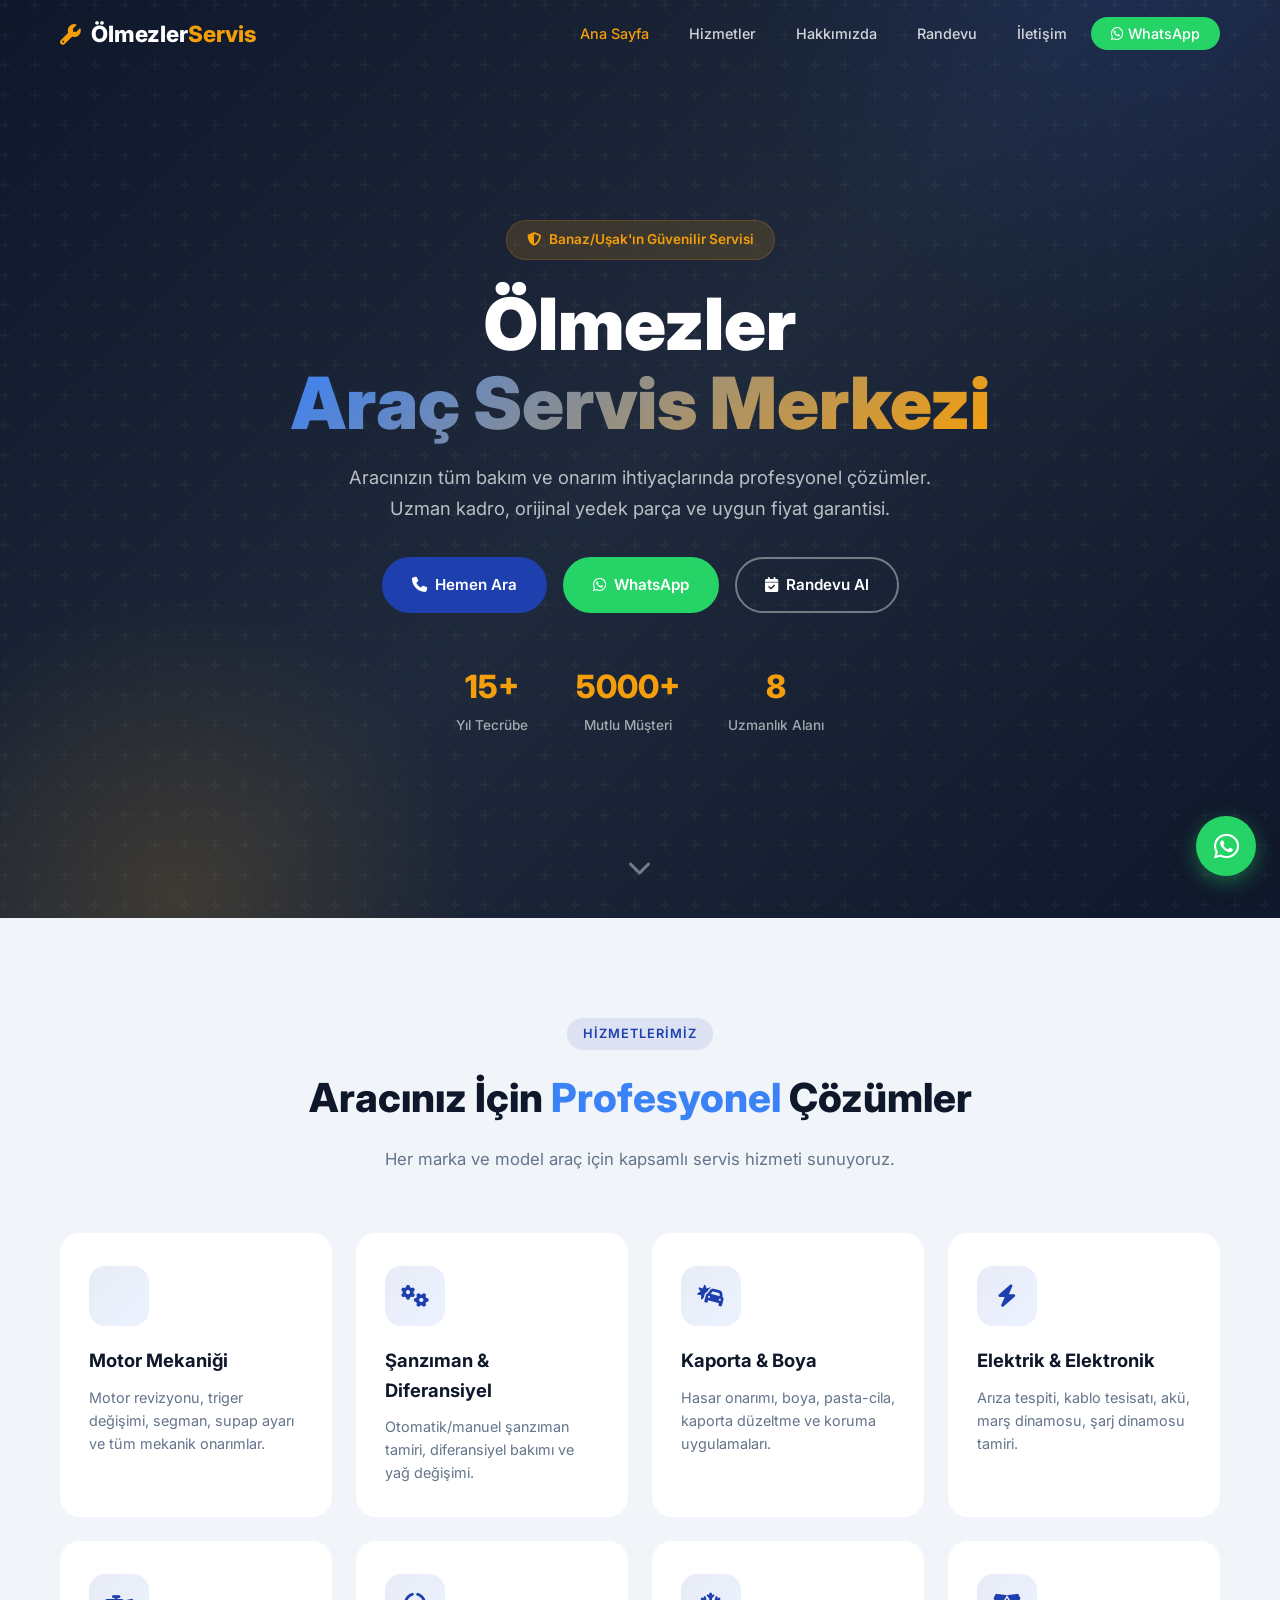
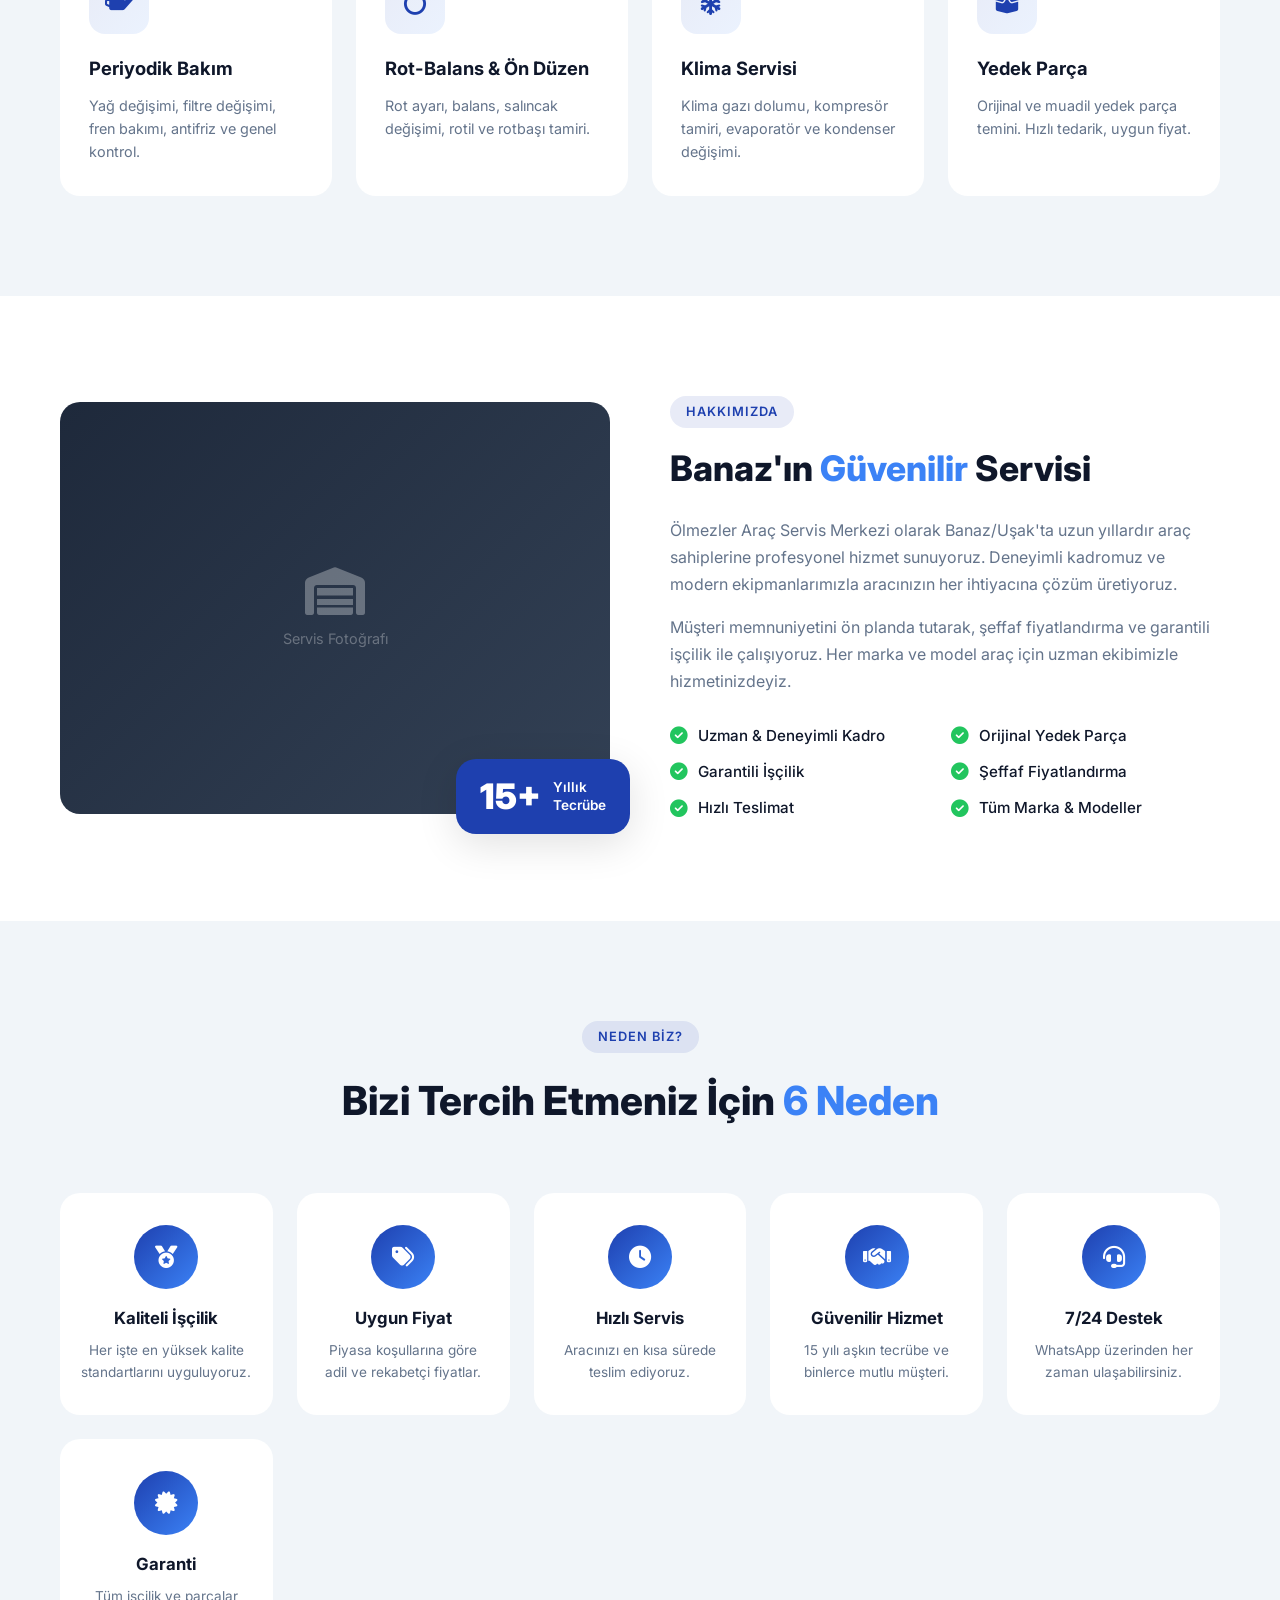
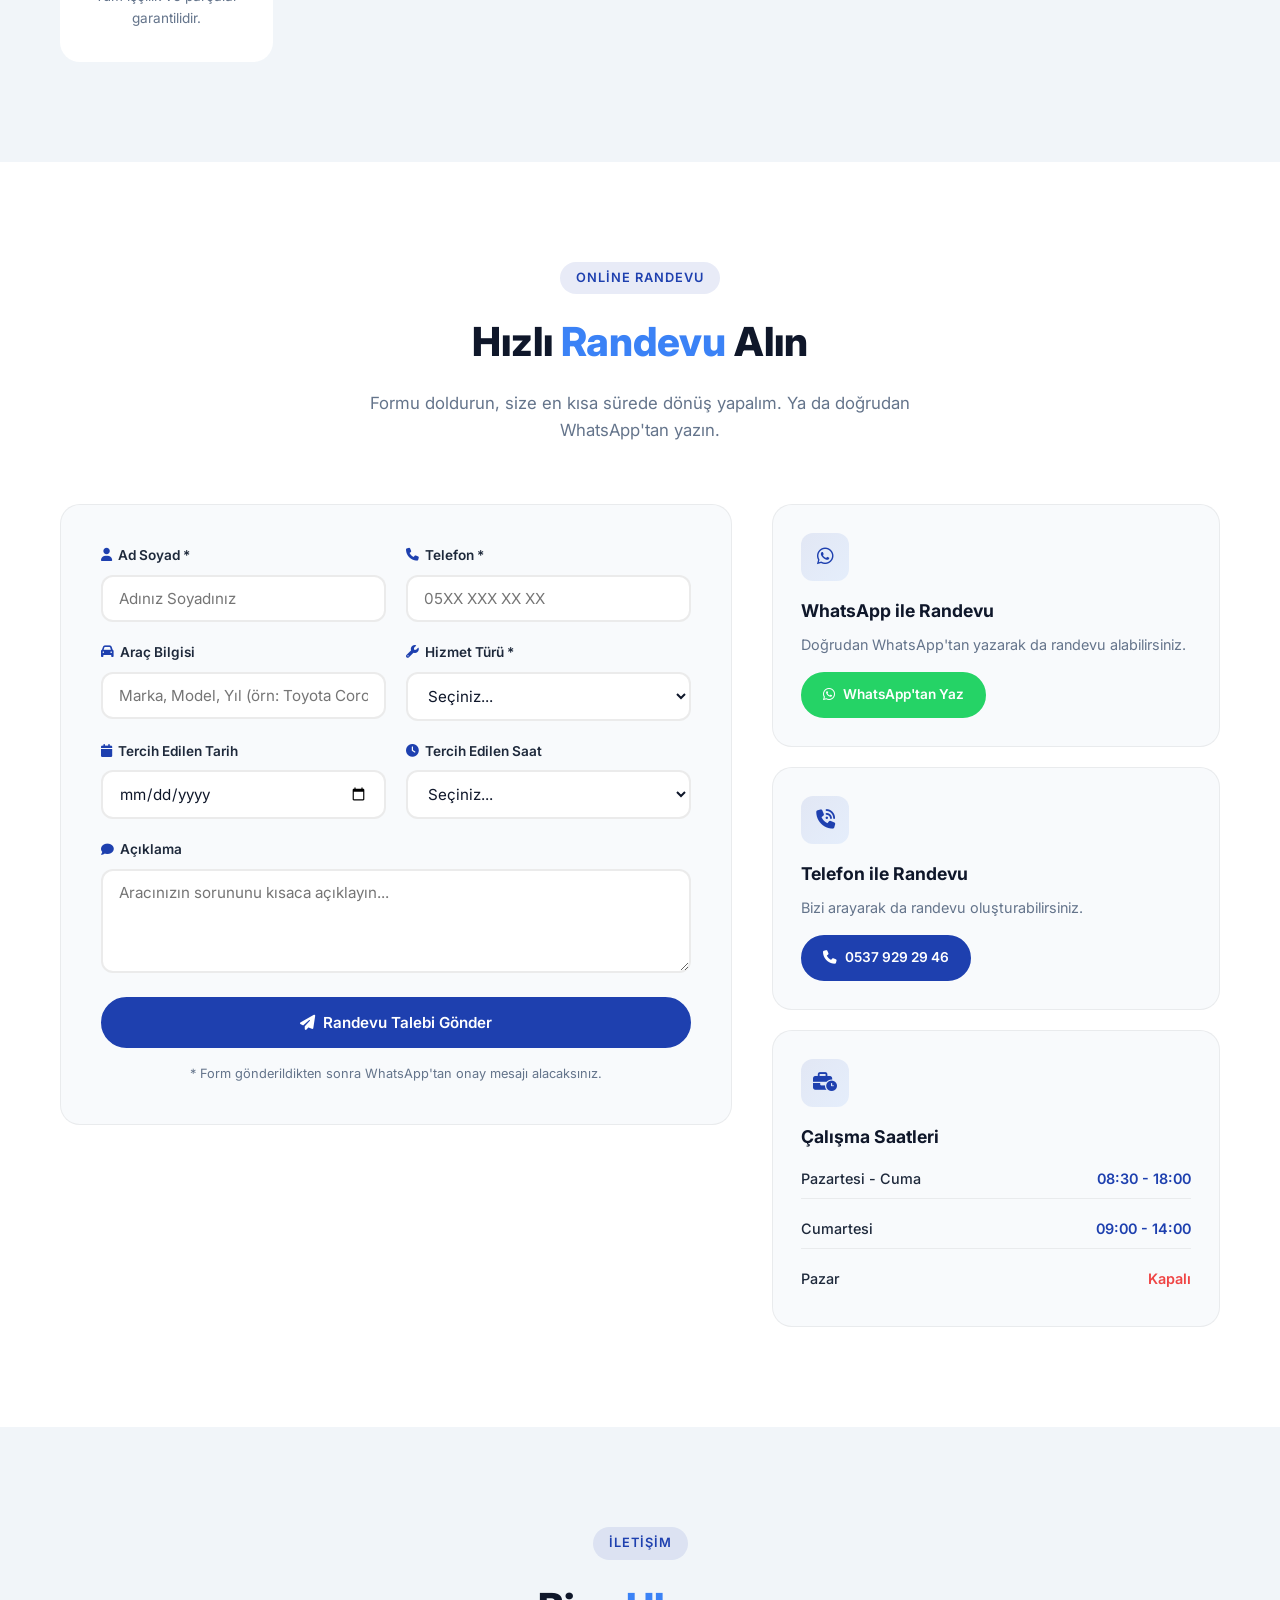
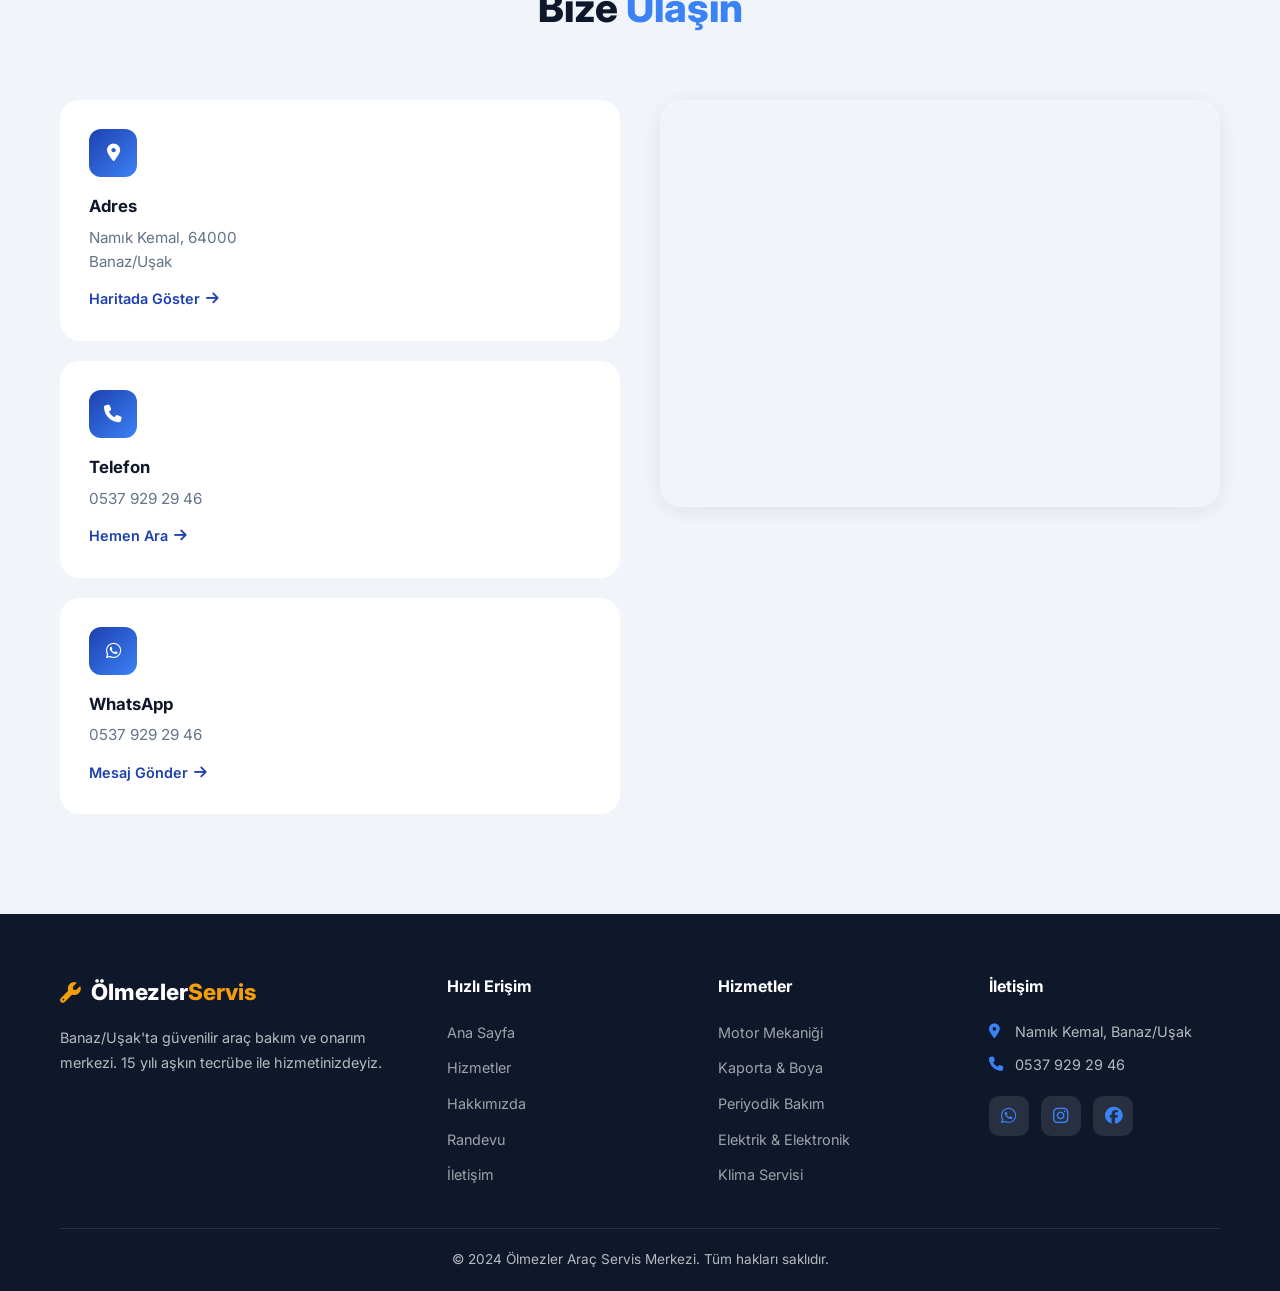
==== index.html @ b7b87563 "Ölmezler Araç Servis Merkezi - İlk yükleme" ====
<!DOCTYPE html>
<html lang="tr">
<head>
    <meta charset="UTF-8">
    <meta name="viewport" content="width=device-width, initial-scale=1.0">
    <title>Ölmezler Araç Servis Merkezi | Banaz/Uşak</title>
    <meta name="description" content="Ölmezler Araç Servis Merkezi - Banaz/Uşak'ta profesyonel araç bakım ve onarım hizmetleri. Motor mekaniği, kaporta, elektrik, periyodik bakım ve daha fazlası.">
    <link rel="preconnect" href="https://fonts.googleapis.com">
    <link rel="preconnect" href="https://fonts.gstatic.com" crossorigin>
    <link href="https://fonts.googleapis.com/css2?family=Inter:wght@300;400;500;600;700;800;900&display=swap" rel="stylesheet">
    <link rel="stylesheet" href="https://cdnjs.cloudflare.com/ajax/libs/font-awesome/6.5.1/css/all.min.css">
    <link rel="stylesheet" href="style.css">
</head>
<body>

    <!-- NAVBAR -->
    <nav class="navbar" id="navbar">
        <div class="container nav-container">
            <a href="#" class="logo">
                <i class="fas fa-wrench"></i>
                <span>Ölmezler<span class="logo-accent">Servis</span></span>
            </a>
            <button class="mobile-toggle" id="mobileToggle" aria-label="Menü">
                <span></span><span></span><span></span>
            </button>
            <ul class="nav-links" id="navLinks">
                <li><a href="#anasayfa">Ana Sayfa</a></li>
                <li><a href="#hizmetler">Hizmetler</a></li>
                <li><a href="#hakkimizda">Hakkımızda</a></li>
                <li><a href="#randevu">Randevu</a></li>
                <li><a href="#iletisim">İletişim</a></li>
                <li><a href="https://wa.me/905379292946" class="btn-whatsapp-nav" target="_blank"><i class="fab fa-whatsapp"></i> WhatsApp</a></li>
            </ul>
        </div>
    </nav>

    <!-- HERO -->
    <section class="hero" id="anasayfa">
        <div class="hero-overlay"></div>
        <div class="container hero-content">
            <div class="hero-badge"><i class="fas fa-shield-halved"></i> Banaz/Uşak'ın Güvenilir Servisi</div>
            <h1>Ölmezler<br><span class="hero-accent">Araç Servis Merkezi</span></h1>
            <p class="hero-desc">Aracınızın tüm bakım ve onarım ihtiyaçlarında profesyonel çözümler. Uzman kadro, orijinal yedek parça ve uygun fiyat garantisi.</p>
            <div class="hero-buttons">
                <a href="tel:+905379292946" class="btn btn-primary"><i class="fas fa-phone"></i> Hemen Ara</a>
                <a href="https://wa.me/905379292946" class="btn btn-whatsapp" target="_blank"><i class="fab fa-whatsapp"></i> WhatsApp</a>
                <a href="#randevu" class="btn btn-outline"><i class="fas fa-calendar-check"></i> Randevu Al</a>
            </div>
            <div class="hero-stats">
                <div class="stat"><span class="stat-num">15+</span><span class="stat-label">Yıl Tecrübe</span></div>
                <div class="stat"><span class="stat-num">5000+</span><span class="stat-label">Mutlu Müşteri</span></div>
                <div class="stat"><span class="stat-num">8</span><span class="stat-label">Uzmanlık Alanı</span></div>
            </div>
        </div>
        <div class="hero-scroll">
            <a href="#hizmetler"><i class="fas fa-chevron-down"></i></a>
        </div>
    </section>

    <!-- HİZMETLER -->
    <section class="services" id="hizmetler">
        <div class="container">
            <div class="section-header">
                <span class="section-tag">Hizmetlerimiz</span>
                <h2>Aracınız İçin <span class="text-accent">Profesyonel</span> Çözümler</h2>
                <p>Her marka ve model araç için kapsamlı servis hizmeti sunuyoruz.</p>
            </div>
            <div class="services-grid">
                <div class="service-card" data-aos="fade-up">
                    <div class="service-icon"><i class="fas fa-engine"></i></div>
                    <h3>Motor Mekaniği</h3>
                    <p>Motor revizyonu, triger değişimi, segman, supap ayarı ve tüm mekanik onarımlar.</p>
                </div>
                <div class="service-card" data-aos="fade-up" data-delay="100">
                    <div class="service-icon"><i class="fas fa-gears"></i></div>
                    <h3>Şanzıman & Diferansiyel</h3>
                    <p>Otomatik/manuel şanzıman tamiri, diferansiyel bakımı ve yağ değişimi.</p>
                </div>
                <div class="service-card" data-aos="fade-up" data-delay="200">
                    <div class="service-icon"><i class="fas fa-car-burst"></i></div>
                    <h3>Kaporta & Boya</h3>
                    <p>Hasar onarımı, boya, pasta-cila, kaporta düzeltme ve koruma uygulamaları.</p>
                </div>
                <div class="service-card" data-aos="fade-up" data-delay="300">
                    <div class="service-icon"><i class="fas fa-bolt"></i></div>
                    <h3>Elektrik & Elektronik</h3>
                    <p>Arıza tespiti, kablo tesisatı, akü, marş dinamosu, şarj dinamosu tamiri.</p>
                </div>
                <div class="service-card" data-aos="fade-up" data-delay="400">
                    <div class="service-icon"><i class="fas fa-oil-can"></i></div>
                    <h3>Periyodik Bakım</h3>
                    <p>Yağ değişimi, filtre değişimi, fren bakımı, antifriz ve genel kontrol.</p>
                </div>
                <div class="service-card" data-aos="fade-up" data-delay="500">
                    <div class="service-icon"><i class="fas fa-circle-notch"></i></div>
                    <h3>Rot-Balans & Ön Düzen</h3>
                    <p>Rot ayarı, balans, salıncak değişimi, rotil ve rotbaşı tamiri.</p>
                </div>
                <div class="service-card" data-aos="fade-up" data-delay="600">
                    <div class="service-icon"><i class="fas fa-snowflake"></i></div>
                    <h3>Klima Servisi</h3>
                    <p>Klima gazı dolumu, kompresör tamiri, evaporatör ve kondenser değişimi.</p>
                </div>
                <div class="service-card" data-aos="fade-up" data-delay="700">
                    <div class="service-icon"><i class="fas fa-box-open"></i></div>
                    <h3>Yedek Parça</h3>
                    <p>Orijinal ve muadil yedek parça temini. Hızlı tedarik, uygun fiyat.</p>
                </div>
            </div>
        </div>
    </section>

    <!-- HAKKIMIZDA -->
    <section class="about" id="hakkimizda">
        <div class="container about-grid">
            <div class="about-image">
                <div class="about-img-placeholder">
                    <i class="fas fa-warehouse"></i>
                    <span>Servis Fotoğrafı</span>
                </div>
                <div class="experience-badge">
                    <span class="exp-num">15+</span>
                    <span class="exp-text">Yıllık<br>Tecrübe</span>
                </div>
            </div>
            <div class="about-content">
                <span class="section-tag">Hakkımızda</span>
                <h2>Banaz'ın <span class="text-accent">Güvenilir</span> Servisi</h2>
                <p>Ölmezler Araç Servis Merkezi olarak Banaz/Uşak'ta uzun yıllardır araç sahiplerine profesyonel hizmet sunuyoruz. Deneyimli kadromuz ve modern ekipmanlarımızla aracınızın her ihtiyacına çözüm üretiyoruz.</p>
                <p>Müşteri memnuniyetini ön planda tutarak, şeffaf fiyatlandırma ve garantili işçilik ile çalışıyoruz. Her marka ve model araç için uzman ekibimizle hizmetinizdeyiz.</p>
                <div class="about-features">
                    <div class="about-feature">
                        <i class="fas fa-check-circle"></i>
                        <span>Uzman & Deneyimli Kadro</span>
                    </div>
                    <div class="about-feature">
                        <i class="fas fa-check-circle"></i>
                        <span>Orijinal Yedek Parça</span>
                    </div>
                    <div class="about-feature">
                        <i class="fas fa-check-circle"></i>
                        <span>Garantili İşçilik</span>
                    </div>
                    <div class="about-feature">
                        <i class="fas fa-check-circle"></i>
                        <span>Şeffaf Fiyatlandırma</span>
                    </div>
                    <div class="about-feature">
                        <i class="fas fa-check-circle"></i>
                        <span>Hızlı Teslimat</span>
                    </div>
                    <div class="about-feature">
                        <i class="fas fa-check-circle"></i>
                        <span>Tüm Marka & Modeller</span>
                    </div>
                </div>
            </div>
        </div>
    </section>

    <!-- NEDEN BİZ -->
    <section class="why-us">
        <div class="container">
            <div class="section-header">
                <span class="section-tag">Neden Biz?</span>
                <h2>Bizi Tercih Etmeniz İçin <span class="text-accent">6 Neden</span></h2>
            </div>
            <div class="why-grid">
                <div class="why-card">
                    <div class="why-icon"><i class="fas fa-medal"></i></div>
                    <h3>Kaliteli İşçilik</h3>
                    <p>Her işte en yüksek kalite standartlarını uyguluyoruz.</p>
                </div>
                <div class="why-card">
                    <div class="why-icon"><i class="fas fa-tags"></i></div>
                    <h3>Uygun Fiyat</h3>
                    <p>Piyasa koşullarına göre adil ve rekabetçi fiyatlar.</p>
                </div>
                <div class="why-card">
                    <div class="why-icon"><i class="fas fa-clock"></i></div>
                    <h3>Hızlı Servis</h3>
                    <p>Aracınızı en kısa sürede teslim ediyoruz.</p>
                </div>
                <div class="why-card">
                    <div class="why-icon"><i class="fas fa-handshake"></i></div>
                    <h3>Güvenilir Hizmet</h3>
                    <p>15 yılı aşkın tecrübe ve binlerce mutlu müşteri.</p>
                </div>
                <div class="why-card">
                    <div class="why-icon"><i class="fas fa-headset"></i></div>
                    <h3>7/24 Destek</h3>
                    <p>WhatsApp üzerinden her zaman ulaşabilirsiniz.</p>
                </div>
                <div class="why-card">
                    <div class="why-icon"><i class="fas fa-certificate"></i></div>
                    <h3>Garanti</h3>
                    <p>Tüm işçilik ve parçalar garantilidir.</p>
                </div>
            </div>
        </div>
    </section>

    <!-- RANDEVU -->
    <section class="appointment" id="randevu">
        <div class="container">
            <div class="section-header">
                <span class="section-tag">Online Randevu</span>
                <h2>Hızlı <span class="text-accent">Randevu</span> Alın</h2>
                <p>Formu doldurun, size en kısa sürede dönüş yapalım. Ya da doğrudan WhatsApp'tan yazın.</p>
            </div>
            <div class="appointment-grid">
                <form class="appointment-form" id="appointmentForm">
                    <div class="form-row">
                        <div class="form-group">
                            <label for="name"><i class="fas fa-user"></i> Ad Soyad *</label>
                            <input type="text" id="name" name="name" placeholder="Adınız Soyadınız" required>
                        </div>
                        <div class="form-group">
                            <label for="phone"><i class="fas fa-phone"></i> Telefon *</label>
                            <input type="tel" id="phone" name="phone" placeholder="05XX XXX XX XX" required>
                        </div>
                    </div>
                    <div class="form-row">
                        <div class="form-group">
                            <label for="vehicle"><i class="fas fa-car"></i> Araç Bilgisi</label>
                            <input type="text" id="vehicle" name="vehicle" placeholder="Marka, Model, Yıl (örn: Toyota Corolla 2020)">
                        </div>
                        <div class="form-group">
                            <label for="service"><i class="fas fa-wrench"></i> Hizmet Türü *</label>
                            <select id="service" name="service" required>
                                <option value="">Seçiniz...</option>
                                <option value="Motor Mekaniği">Motor Mekaniği</option>
                                <option value="Şanzıman & Diferansiyel">Şanzıman & Diferansiyel</option>
                                <option value="Kaporta & Boya">Kaporta & Boya</option>
                                <option value="Elektrik & Elektronik">Elektrik & Elektronik</option>
                                <option value="Periyodik Bakım">Periyodik Bakım</option>
                                <option value="Rot-Balans & Ön Düzen">Rot-Balans & Ön Düzen</option>
                                <option value="Klima Servisi">Klima Servisi</option>
                                <option value="Yedek Parça">Yedek Parça</option>
                                <option value="Diğer">Diğer</option>
                            </select>
                        </div>
                    </div>
                    <div class="form-row">
                        <div class="form-group">
                            <label for="date"><i class="fas fa-calendar"></i> Tercih Edilen Tarih</label>
                            <input type="date" id="date" name="date">
                        </div>
                        <div class="form-group">
                            <label for="time"><i class="fas fa-clock"></i> Tercih Edilen Saat</label>
                            <select id="time" name="time">
                                <option value="">Seçiniz...</option>
                                <option value="08:30">08:30</option>
                                <option value="09:00">09:00</option>
                                <option value="09:30">09:30</option>
                                <option value="10:00">10:00</option>
                                <option value="10:30">10:30</option>
                                <option value="11:00">11:00</option>
                                <option value="11:30">11:30</option>
                                <option value="12:00">12:00</option>
                                <option value="13:00">13:00</option>
                                <option value="13:30">13:30</option>
                                <option value="14:00">14:00</option>
                                <option value="14:30">14:30</option>
                                <option value="15:00">15:00</option>
                                <option value="15:30">15:30</option>
                                <option value="16:00">16:00</option>
                                <option value="16:30">16:30</option>
                                <option value="17:00">17:00</option>
                            </select>
                        </div>
                    </div>
                    <div class="form-group full-width">
                        <label for="message"><i class="fas fa-comment"></i> Açıklama</label>
                        <textarea id="message" name="message" rows="4" placeholder="Aracınızın sorununu kısaca açıklayın..."></textarea>
                    </div>
                    <button type="submit" class="btn btn-primary btn-full">
                        <i class="fas fa-paper-plane"></i> Randevu Talebi Gönder
                    </button>
                    <p class="form-note">* Form gönderildikten sonra WhatsApp'tan onay mesajı alacaksınız.</p>
                </form>
                <div class="appointment-info">
                    <div class="info-card">
                        <div class="info-icon"><i class="fab fa-whatsapp"></i></div>
                        <h3>WhatsApp ile Randevu</h3>
                        <p>Doğrudan WhatsApp'tan yazarak da randevu alabilirsiniz.</p>
                        <a href="https://wa.me/905379292946?text=Merhaba%2C%20randevu%20almak%20istiyorum." class="btn btn-whatsapp" target="_blank">
                            <i class="fab fa-whatsapp"></i> WhatsApp'tan Yaz
                        </a>
                    </div>
                    <div class="info-card">
                        <div class="info-icon"><i class="fas fa-phone-volume"></i></div>
                        <h3>Telefon ile Randevu</h3>
                        <p>Bizi arayarak da randevu oluşturabilirsiniz.</p>
                        <a href="tel:+905379292946" class="btn btn-primary">
                            <i class="fas fa-phone"></i> 0537 929 29 46
                        </a>
                    </div>
                    <div class="info-card working-hours">
                        <div class="info-icon"><i class="fas fa-business-time"></i></div>
                        <h3>Çalışma Saatleri</h3>
                        <div class="hours-list">
                            <div class="hour-row"><span>Pazartesi - Cuma</span><span>08:30 - 18:00</span></div>
                            <div class="hour-row"><span>Cumartesi</span><span>09:00 - 14:00</span></div>
                            <div class="hour-row closed"><span>Pazar</span><span>Kapalı</span></div>
                        </div>
                    </div>
                </div>
            </div>
        </div>
    </section>

    <!-- İLETİŞİM -->
    <section class="contact" id="iletisim">
        <div class="container">
            <div class="section-header">
                <span class="section-tag">İletişim</span>
                <h2>Bize <span class="text-accent">Ulaşın</span></h2>
            </div>
            <div class="contact-grid">
                <div class="contact-cards">
                    <div class="contact-card">
                        <div class="contact-icon"><i class="fas fa-location-dot"></i></div>
                        <h3>Adres</h3>
                        <p>Namık Kemal, 64000<br>Banaz/Uşak</p>
                        <a href="https://maps.google.com/?q=Namık+Kemal+Banaz+Uşak" target="_blank" class="link-arrow">
                            Haritada Göster <i class="fas fa-arrow-right"></i>
                        </a>
                    </div>
                    <div class="contact-card">
                        <div class="contact-icon"><i class="fas fa-phone"></i></div>
                        <h3>Telefon</h3>
                        <p>0537 929 29 46</p>
                        <a href="tel:+905379292946" class="link-arrow">
                            Hemen Ara <i class="fas fa-arrow-right"></i>
                        </a>
                    </div>
                    <div class="contact-card">
                        <div class="contact-icon"><i class="fab fa-whatsapp"></i></div>
                        <h3>WhatsApp</h3>
                        <p>0537 929 29 46</p>
                        <a href="https://wa.me/905379292946" target="_blank" class="link-arrow">
                            Mesaj Gönder <i class="fas fa-arrow-right"></i>
                        </a>
                    </div>
                </div>
                <div class="map-container">
                    <iframe 
                        src="https://www.google.com/maps/embed?pb=!1m18!1m12!1m3!1d1558.5!2d29.75!3d38.73!2m3!1f0!2f0!3f0!3m2!1i1024!2i768!4f13.1!3m3!1m2!1s0x0%3A0x0!2zM8KwNDQnMDAuMCJOIDI5wrA0NScwMC4wIkU!5e0!3m2!1str!2str!4v1700000000000" 
                        width="100%" 
                        height="400" 
                        style="border:0;border-radius:16px;" 
                        allowfullscreen="" 
                        loading="lazy" 
                        referrerpolicy="no-referrer-when-downgrade">
                    </iframe>
                </div>
            </div>
        </div>
    </section>

    <!-- FOOTER -->
    <footer class="footer">
        <div class="container">
            <div class="footer-grid">
                <div class="footer-brand">
                    <a href="#" class="logo">
                        <i class="fas fa-wrench"></i>
                        <span>Ölmezler<span class="logo-accent">Servis</span></span>
                    </a>
                    <p>Banaz/Uşak'ta güvenilir araç bakım ve onarım merkezi. 15 yılı aşkın tecrübe ile hizmetinizdeyiz.</p>
                </div>
                <div class="footer-links">
                    <h4>Hızlı Erişim</h4>
                    <ul>
                        <li><a href="#anasayfa">Ana Sayfa</a></li>
                        <li><a href="#hizmetler">Hizmetler</a></li>
                        <li><a href="#hakkimizda">Hakkımızda</a></li>
                        <li><a href="#randevu">Randevu</a></li>
                        <li><a href="#iletisim">İletişim</a></li>
                    </ul>
                </div>
                <div class="footer-links">
                    <h4>Hizmetler</h4>
                    <ul>
                        <li><a href="#hizmetler">Motor Mekaniği</a></li>
                        <li><a href="#hizmetler">Kaporta & Boya</a></li>
                        <li><a href="#hizmetler">Periyodik Bakım</a></li>
                        <li><a href="#hizmetler">Elektrik & Elektronik</a></li>
                        <li><a href="#hizmetler">Klima Servisi</a></li>
                    </ul>
                </div>
                <div class="footer-contact">
                    <h4>İletişim</h4>
                    <p><i class="fas fa-location-dot"></i> Namık Kemal, Banaz/Uşak</p>
                    <p><i class="fas fa-phone"></i> 0537 929 29 46</p>
                    <div class="social-links">
                        <a href="https://wa.me/905379292946" target="_blank" aria-label="WhatsApp"><i class="fab fa-whatsapp"></i></a>
                        <a href="#" aria-label="Instagram"><i class="fab fa-instagram"></i></a>
                        <a href="#" aria-label="Facebook"><i class="fab fa-facebook"></i></a>
                    </div>
                </div>
            </div>
            <div class="footer-bottom">
                <p>&copy; 2024 Ölmezler Araç Servis Merkezi. Tüm hakları saklıdır.</p>
            </div>
        </div>
    </footer>

    <!-- FLOATING WHATSAPP -->
    <a href="https://wa.me/905379292946?text=Merhaba%2C%20bilgi%20almak%20istiyorum." class="floating-whatsapp" target="_blank" aria-label="WhatsApp">
        <i class="fab fa-whatsapp"></i>
        <span class="wa-tooltip">Bize Yazın!</span>
    </a>

    <!-- SUCCESS MODAL -->
    <div class="modal-overlay" id="successModal">
        <div class="modal">
            <div class="modal-icon"><i class="fas fa-check-circle"></i></div>
            <h3>Randevu Talebiniz Alındı!</h3>
            <p>En kısa sürede sizinle WhatsApp üzerinden iletişime geçeceğiz.</p>
            <button class="btn btn-primary" onclick="closeModal()">Tamam</button>
        </div>
    </div>

    <script src="script.js"></script>
</body>
</html>
---- style.css ----
/* ==================== RESET & BASE ==================== */
*, *::before, *::after {
    margin: 0;
    padding: 0;
    box-sizing: border-box;
}

:root {
    --primary: #1e40af;
    --primary-dark: #1e3a8a;
    --primary-light: #3b82f6;
    --accent: #f59e0b;
    --accent-dark: #d97706;
    --dark: #0f172a;
    --dark-2: #1e293b;
    --dark-3: #334155;
    --gray: #64748b;
    --gray-light: #94a3b8;
    --light: #f8fafc;
    --light-2: #f1f5f9;
    --white: #ffffff;
    --success: #22c55e;
    --danger: #ef4444;
    --whatsapp: #25D366;
    --shadow-sm: 0 1px 3px rgba(0,0,0,0.1);
    --shadow: 0 4px 20px rgba(0,0,0,0.08);
    --shadow-lg: 0 10px 40px rgba(0,0,0,0.12);
    --shadow-xl: 0 20px 60px rgba(0,0,0,0.15);
    --radius: 12px;
    --radius-lg: 20px;
    --transition: all 0.3s ease;
}

html {
    scroll-behavior: smooth;
    scroll-padding-top: 80px;
}

body {
    font-family: 'Inter', -apple-system, BlinkMacSystemFont, sans-serif;
    color: var(--dark);
    background: var(--white);
    line-height: 1.6;
    overflow-x: hidden;
}

.container {
    max-width: 1200px;
    margin: 0 auto;
    padding: 0 20px;
}

a {
    text-decoration: none;
    color: inherit;
    transition: var(--transition);
}

ul { list-style: none; }
img { max-width: 100%; display: block; }

.text-accent { color: var(--primary-light); }

/* ==================== BUTTONS ==================== */
.btn {
    display: inline-flex;
    align-items: center;
    gap: 8px;
    padding: 14px 28px;
    border-radius: 50px;
    font-weight: 600;
    font-size: 0.95rem;
    cursor: pointer;
    transition: var(--transition);
    border: 2px solid transparent;
    font-family: inherit;
}

.btn-primary {
    background: var(--primary);
    color: var(--white);
    border-color: var(--primary);
}
.btn-primary:hover {
    background: var(--primary-dark);
    border-color: var(--primary-dark);
    transform: translateY(-2px);
    box-shadow: 0 8px 25px rgba(30,64,175,0.3);
}

.btn-whatsapp {
    background: var(--whatsapp);
    color: var(--white);
    border-color: var(--whatsapp);
}
.btn-whatsapp:hover {
    background: #1ebe5d;
    border-color: #1ebe5d;
    transform: translateY(-2px);
    box-shadow: 0 8px 25px rgba(37,211,102,0.3);
}

.btn-outline {
    background: transparent;
    color: var(--white);
    border-color: rgba(255,255,255,0.4);
}
.btn-outline:hover {
    background: rgba(255,255,255,0.15);
    border-color: var(--white);
    transform: translateY(-2px);
}

.btn-full { width: 100%; justify-content: center; }

/* ==================== NAVBAR ==================== */
.navbar {
    position: fixed;
    top: 0;
    left: 0;
    right: 0;
    z-index: 1000;
    padding: 16px 0;
    transition: var(--transition);
    background: transparent;
}

.navbar.scrolled {
    background: rgba(15, 23, 42, 0.95);
    backdrop-filter: blur(20px);
    padding: 10px 0;
    box-shadow: 0 4px 30px rgba(0,0,0,0.2);
}

.nav-container {
    display: flex;
    align-items: center;
    justify-content: space-between;
}

.logo {
    display: flex;
    align-items: center;
    gap: 10px;
    font-size: 1.4rem;
    font-weight: 800;
    color: var(--white);
}

.logo i {
    color: var(--accent);
    font-size: 1.3rem;
}

.logo-accent {
    color: var(--accent);
}

.nav-links {
    display: flex;
    align-items: center;
    gap: 8px;
}

.nav-links a {
    color: rgba(255,255,255,0.8);
    padding: 8px 16px;
    border-radius: 8px;
    font-size: 0.9rem;
    font-weight: 500;
}
.nav-links a:hover {
    color: var(--white);
    background: rgba(255,255,255,0.1);
}

.btn-whatsapp-nav {
    background: var(--whatsapp) !important;
    color: var(--white) !important;
    border-radius: 50px !important;
    padding: 8px 20px !important;
}
.btn-whatsapp-nav:hover {
    background: #1ebe5d !important;
}

.mobile-toggle {
    display: none;
    flex-direction: column;
    gap: 5px;
    background: none;
    border: none;
    cursor: pointer;
    padding: 5px;
}

.mobile-toggle span {
    width: 25px;
    height: 2px;
    background: var(--white);
    border-radius: 2px;
    transition: var(--transition);
}

/* ==================== HERO ==================== */
.hero {
    position: relative;
    min-height: 100vh;
    display: flex;
    align-items: center;
    justify-content: center;
    background: linear-gradient(135deg, #0f172a 0%, #1e293b 50%, #0f172a 100%);
    overflow: hidden;
}

.hero::before {
    content: '';
    position: absolute;
    top: -50%;
    right: -20%;
    width: 800px;
    height: 800px;
    background: radial-gradient(circle, rgba(30,64,175,0.2) 0%, transparent 70%);
    border-radius: 50%;
}

.hero::after {
    content: '';
    position: absolute;
    bottom: -30%;
    left: -10%;
    width: 600px;
    height: 600px;
    background: radial-gradient(circle, rgba(245,158,11,0.15) 0%, transparent 70%);
    border-radius: 50%;
}

.hero-overlay {
    position: absolute;
    inset: 0;
    background: url("data:image/svg+xml,%3Csvg width='60' height='60' viewBox='0 0 60 60' xmlns='http://www.w3.org/2000/svg'%3E%3Cg fill='none' fill-rule='evenodd'%3E%3Cg fill='%23ffffff' fill-opacity='0.03'%3E%3Cpath d='M36 34v-4h-2v4h-4v2h4v4h2v-4h4v-2h-4zm0-30V0h-2v4h-4v2h4v4h2V6h4V4h-4zM6 34v-4H4v4H0v2h4v4h2v-4h4v-2H6zM6 4V0H4v4H0v2h4v4h2V6h4V4H6z'/%3E%3C/g%3E%3C/g%3E%3C/svg%3E");
}

.hero-content {
    position: relative;
    z-index: 2;
    text-align: center;
    padding: 120px 20px 80px;
}

.hero-badge {
    display: inline-flex;
    align-items: center;
    gap: 8px;
    background: rgba(245,158,11,0.15);
    color: var(--accent);
    padding: 8px 20px;
    border-radius: 50px;
    font-size: 0.85rem;
    font-weight: 600;
    margin-bottom: 24px;
    border: 1px solid rgba(245,158,11,0.2);
}

.hero h1 {
    font-size: clamp(2.5rem, 6vw, 4.5rem);
    font-weight: 900;
    color: var(--white);
    line-height: 1.1;
    margin-bottom: 20px;
}

.hero-accent {
    background: linear-gradient(135deg, var(--primary-light), var(--accent));
    -webkit-background-clip: text;
    -webkit-text-fill-color: transparent;
    background-clip: text;
}

.hero-desc {
    font-size: 1.15rem;
    color: rgba(255,255,255,0.7);
    max-width: 600px;
    margin: 0 auto 32px;
    line-height: 1.7;
}

.hero-buttons {
    display: flex;
    gap: 16px;
    justify-content: center;
    flex-wrap: wrap;
    margin-bottom: 48px;
}

.hero-stats {
    display: flex;
    gap: 48px;
    justify-content: center;
    flex-wrap: wrap;
}

.stat {
    text-align: center;
}

.stat-num {
    display: block;
    font-size: 2rem;
    font-weight: 800;
    color: var(--accent);
}

.stat-label {
    font-size: 0.85rem;
    color: rgba(255,255,255,0.6);
    font-weight: 500;
}

.hero-scroll {
    position: absolute;
    bottom: 30px;
    left: 50%;
    transform: translateX(-50%);
    z-index: 2;
}

.hero-scroll a {
    color: rgba(255,255,255,0.4);
    font-size: 1.5rem;
    animation: bounce 2s infinite;
}

@keyframes bounce {
    0%, 100% { transform: translateY(0); }
    50% { transform: translateY(10px); }
}

/* ==================== SECTIONS ==================== */
section {
    padding: 100px 0;
}

.section-header {
    text-align: center;
    margin-bottom: 60px;
}

.section-tag {
    display: inline-block;
    background: rgba(30,64,175,0.1);
    color: var(--primary);
    padding: 6px 16px;
    border-radius: 50px;
    font-size: 0.8rem;
    font-weight: 600;
    text-transform: uppercase;
    letter-spacing: 1px;
    margin-bottom: 16px;
}

.section-header h2 {
    font-size: clamp(1.8rem, 4vw, 2.5rem);
    font-weight: 800;
    margin-bottom: 16px;
    color: var(--dark);
}

.section-header p {
    color: var(--gray);
    font-size: 1.05rem;
    max-width: 600px;
    margin: 0 auto;
}

/* ==================== SERVICES ==================== */
.services {
    background: var(--light-2);
}

.services-grid {
    display: grid;
    grid-template-columns: repeat(auto-fit, minmax(260px, 1fr));
    gap: 24px;
}

.service-card {
    background: var(--white);
    padding: 32px 28px;
    border-radius: var(--radius-lg);
    transition: var(--transition);
    border: 1px solid transparent;
    position: relative;
    overflow: hidden;
}

.service-card::before {
    content: '';
    position: absolute;
    top: 0;
    left: 0;
    right: 0;
    height: 4px;
    background: linear-gradient(90deg, var(--primary), var(--primary-light));
    transform: scaleX(0);
    transition: transform 0.3s ease;
}

.service-card:hover {
    transform: translateY(-8px);
    box-shadow: var(--shadow-lg);
    border-color: rgba(30,64,175,0.1);
}

.service-card:hover::before {
    transform: scaleX(1);
}

.service-icon {
    width: 60px;
    height: 60px;
    border-radius: 16px;
    background: linear-gradient(135deg, rgba(30,64,175,0.1), rgba(59,130,246,0.1));
    display: flex;
    align-items: center;
    justify-content: center;
    margin-bottom: 20px;
    font-size: 1.4rem;
    color: var(--primary);
    transition: var(--transition);
}

.service-card:hover .service-icon {
    background: linear-gradient(135deg, var(--primary), var(--primary-light));
    color: var(--white);
    transform: scale(1.1);
}

.service-card h3 {
    font-size: 1.15rem;
    font-weight: 700;
    margin-bottom: 10px;
    color: var(--dark);
}

.service-card p {
    color: var(--gray);
    font-size: 0.9rem;
    line-height: 1.6;
}

/* ==================== ABOUT ==================== */
.about {
    background: var(--white);
}

.about-grid {
    display: grid;
    grid-template-columns: 1fr 1fr;
    gap: 60px;
    align-items: center;
}

.about-image {
    position: relative;
}

.about-img-placeholder {
    width: 100%;
    aspect-ratio: 4/3;
    background: linear-gradient(135deg, var(--dark-2), var(--dark-3));
    border-radius: var(--radius-lg);
    display: flex;
    flex-direction: column;
    align-items: center;
    justify-content: center;
    gap: 12px;
    color: rgba(255,255,255,0.3);
}

.about-img-placeholder i {
    font-size: 3rem;
}

.about-img-placeholder span {
    font-size: 0.9rem;
}

.experience-badge {
    position: absolute;
    bottom: -20px;
    right: -20px;
    background: var(--primary);
    color: var(--white);
    padding: 20px 24px;
    border-radius: var(--radius-lg);
    display: flex;
    align-items: center;
    gap: 12px;
    box-shadow: var(--shadow-lg);
}

.exp-num {
    font-size: 2.2rem;
    font-weight: 900;
    line-height: 1;
}

.exp-text {
    font-size: 0.85rem;
    font-weight: 600;
    line-height: 1.3;
}

.about-content .section-tag {
    margin-bottom: 12px;
}

.about-content h2 {
    font-size: clamp(1.8rem, 3vw, 2.2rem);
    font-weight: 800;
    margin-bottom: 20px;
}

.about-content p {
    color: var(--gray);
    margin-bottom: 16px;
    line-height: 1.7;
}

.about-features {
    display: grid;
    grid-template-columns: 1fr 1fr;
    gap: 12px;
    margin-top: 28px;
}

.about-feature {
    display: flex;
    align-items: center;
    gap: 10px;
    font-weight: 500;
    font-size: 0.95rem;
}

.about-feature i {
    color: var(--success);
    font-size: 1.1rem;
}

/* ==================== WHY US ==================== */
.why-us {
    background: var(--light-2);
}

.why-grid {
    display: grid;
    grid-template-columns: repeat(auto-fit, minmax(200px, 1fr));
    gap: 24px;
}

.why-card {
    text-align: center;
    padding: 32px 20px;
    background: var(--white);
    border-radius: var(--radius-lg);
    transition: var(--transition);
}

.why-card:hover {
    transform: translateY(-6px);
    box-shadow: var(--shadow-lg);
}

.why-icon {
    width: 64px;
    height: 64px;
    border-radius: 50%;
    background: linear-gradient(135deg, var(--primary), var(--primary-light));
    display: flex;
    align-items: center;
    justify-content: center;
    margin: 0 auto 16px;
    font-size: 1.4rem;
    color: var(--white);
}

.why-card h3 {
    font-size: 1.05rem;
    font-weight: 700;
    margin-bottom: 8px;
}

.why-card p {
    color: var(--gray);
    font-size: 0.85rem;
}

/* ==================== APPOINTMENT ==================== */
.appointment {
    background: var(--white);
}

.appointment-grid {
    display: grid;
    grid-template-columns: 1.2fr 0.8fr;
    gap: 40px;
    align-items: start;
}

.appointment-form {
    background: var(--light);
    padding: 40px;
    border-radius: var(--radius-lg);
    border: 1px solid rgba(0,0,0,0.06);
}

.form-row {
    display: grid;
    grid-template-columns: 1fr 1fr;
    gap: 20px;
    margin-bottom: 20px;
}

.form-group {
    display: flex;
    flex-direction: column;
}

.form-group.full-width {
    margin-bottom: 24px;
}

.form-group label {
    font-size: 0.85rem;
    font-weight: 600;
    color: var(--dark-2);
    margin-bottom: 8px;
    display: flex;
    align-items: center;
    gap: 6px;
}

.form-group label i {
    color: var(--primary);
    font-size: 0.8rem;
}

.form-group input,
.form-group select,
.form-group textarea {
    padding: 12px 16px;
    border: 2px solid rgba(0,0,0,0.08);
    border-radius: var(--radius);
    font-size: 0.95rem;
    font-family: inherit;
    transition: var(--transition);
    background: var(--white);
    color: var(--dark);
}

.form-group input:focus,
.form-group select:focus,
.form-group textarea:focus {
    outline: none;
    border-color: var(--primary-light);
    box-shadow: 0 0 0 4px rgba(59,130,246,0.1);
}

.form-group textarea {
    resize: vertical;
    min-height: 100px;
}

.form-note {
    text-align: center;
    color: var(--gray);
    font-size: 0.8rem;
    margin-top: 16px;
}

/* Appointment Info */
.appointment-info {
    display: flex;
    flex-direction: column;
    gap: 20px;
}

.info-card {
    background: var(--light);
    padding: 28px;
    border-radius: var(--radius-lg);
    border: 1px solid rgba(0,0,0,0.06);
}

.info-icon {
    width: 48px;
    height: 48px;
    border-radius: 12px;
    background: linear-gradient(135deg, rgba(30,64,175,0.1), rgba(59,130,246,0.1));
    display: flex;
    align-items: center;
    justify-content: center;
    margin-bottom: 16px;
    font-size: 1.2rem;
    color: var(--primary);
}

.info-card h3 {
    font-size: 1.1rem;
    font-weight: 700;
    margin-bottom: 8px;
}

.info-card p {
    color: var(--gray);
    font-size: 0.9rem;
    margin-bottom: 16px;
}

.info-card .btn {
    font-size: 0.85rem;
    padding: 10px 20px;
}

.hours-list {
    display: flex;
    flex-direction: column;
    gap: 10px;
}

.hour-row {
    display: flex;
    justify-content: space-between;
    font-size: 0.9rem;
    padding: 8px 0;
    border-bottom: 1px solid rgba(0,0,0,0.06);
}

.hour-row:last-child { border-bottom: none; }

.hour-row span:first-child {
    font-weight: 500;
    color: var(--dark-2);
}

.hour-row span:last-child {
    font-weight: 600;
    color: var(--primary);
}

.hour-row.closed span:last-child {
    color: var(--danger);
}

/* ==================== CONTACT ==================== */
.contact {
    background: var(--light-2);
}

.contact-grid {
    display: grid;
    grid-template-columns: 1fr 1fr;
    gap: 40px;
    align-items: start;
}

.contact-cards {
    display: flex;
    flex-direction: column;
    gap: 20px;
}

.contact-card {
    background: var(--white);
    padding: 28px;
    border-radius: var(--radius-lg);
    transition: var(--transition);
    border: 1px solid transparent;
}

.contact-card:hover {
    border-color: rgba(30,64,175,0.1);
    box-shadow: var(--shadow);
}

.contact-icon {
    width: 48px;
    height: 48px;
    border-radius: 12px;
    background: linear-gradient(135deg, var(--primary), var(--primary-light));
    display: flex;
    align-items: center;
    justify-content: center;
    margin-bottom: 16px;
    font-size: 1.1rem;
    color: var(--white);
}

.contact-card h3 {
    font-size: 1.05rem;
    font-weight: 700;
    margin-bottom: 6px;
}

.contact-card p {
    color: var(--gray);
    font-size: 0.95rem;
    margin-bottom: 12px;
}

.link-arrow {
    color: var(--primary);
    font-weight: 600;
    font-size: 0.9rem;
    display: inline-flex;
    align-items: center;
    gap: 6px;
}

.link-arrow:hover {
    gap: 10px;
    color: var(--primary-dark);
}

.map-container {
    border-radius: var(--radius-lg);
    overflow: hidden;
    box-shadow: var(--shadow);
}

/* ==================== FOOTER ==================== */
.footer {
    background: var(--dark);
    color: rgba(255,255,255,0.7);
    padding: 60px 0 0;
}

.footer-grid {
    display: grid;
    grid-template-columns: 1.5fr 1fr 1fr 1fr;
    gap: 40px;
    padding-bottom: 40px;
}

.footer-brand p {
    margin-top: 16px;
    font-size: 0.9rem;
    line-height: 1.7;
}

.footer-links h4,
.footer-contact h4 {
    color: var(--white);
    font-size: 1rem;
    font-weight: 700;
    margin-bottom: 20px;
}

.footer-links ul {
    display: flex;
    flex-direction: column;
    gap: 10px;
}

.footer-links a {
    color: rgba(255,255,255,0.6);
    font-size: 0.9rem;
}
.footer-links a:hover {
    color: var(--accent);
    padding-left: 4px;
}

.footer-contact p {
    display: flex;
    align-items: center;
    gap: 10px;
    font-size: 0.9rem;
    margin-bottom: 10px;
}

.footer-contact i {
    color: var(--primary-light);
    width: 16px;
}

.social-links {
    display: flex;
    gap: 12px;
    margin-top: 20px;
}

.social-links a {
    width: 40px;
    height: 40px;
    border-radius: 10px;
    background: rgba(255,255,255,0.1);
    display: flex;
    align-items: center;
    justify-content: center;
    color: rgba(255,255,255,0.7);
    font-size: 1.1rem;
}

.social-links a:hover {
    background: var(--primary);
    color: var(--white);
    transform: translateY(-3px);
}

.footer-bottom {
    border-top: 1px solid rgba(255,255,255,0.1);
    padding: 20px 0;
    text-align: center;
    font-size: 0.85rem;
}

/* ==================== FLOATING WHATSAPP ==================== */
.floating-whatsapp {
    position: fixed;
    bottom: 24px;
    right: 24px;
    width: 60px;
    height: 60px;
    background: var(--whatsapp);
    border-radius: 50%;
    display: flex;
    align-items: center;
    justify-content: center;
    color: var(--white);
    font-size: 1.8rem;
    box-shadow: 0 6px 20px rgba(37,211,102,0.4);
    z-index: 999;
    transition: var(--transition);
}

.floating-whatsapp:hover {
    transform: scale(1.1);
    box-shadow: 0 8px 30px rgba(37,211,102,0.5);
}

.wa-tooltip {
    position: absolute;
    right: 70px;
    background: var(--dark);
    color: var(--white);
    padding: 8px 16px;
    border-radius: 8px;
    font-size: 0.8rem;
    font-weight: 600;
    white-space: nowrap;
    opacity: 0;
    pointer-events: none;
    transition: var(--transition);
}

.floating-whatsapp:hover .wa-tooltip {
    opacity: 1;
}

/* ==================== MODAL ==================== */
.modal-overlay {
    position: fixed;
    inset: 0;
    background: rgba(0,0,0,0.5);
    backdrop-filter: blur(8px);
    display: flex;
    align-items: center;
    justify-content: center;
    z-index: 2000;
    opacity: 0;
    pointer-events: none;
    transition: var(--transition);
}

.modal-overlay.active {
    opacity: 1;
    pointer-events: auto;
}

.modal {
    background: var(--white);
    padding: 48px 40px;
    border-radius: var(--radius-lg);
    text-align: center;
    max-width: 420px;
    width: 90%;
    transform: scale(0.9);
    transition: var(--transition);
}

.modal-overlay.active .modal {
    transform: scale(1);
}

.modal-icon {
    font-size: 3rem;
    color: var(--success);
    margin-bottom: 16px;
}

.modal h3 {
    font-size: 1.3rem;
    font-weight: 700;
    margin-bottom: 10px;
}

.modal p {
    color: var(--gray);
    margin-bottom: 24px;
}

/* ==================== ANIMATIONS ==================== */
[data-aos] {
    opacity: 0;
    transform: translateY(30px);
    transition: all 0.6s ease;
}

[data-aos].aos-animate {
    opacity: 1;
    transform: translateY(0);
}

/* ==================== RESPONSIVE ==================== */
@media (max-width: 1024px) {
    .about-grid {
        grid-template-columns: 1fr;
        gap: 40px;
    }
    
    .appointment-grid {
        grid-template-columns: 1fr;
    }
    
    .contact-grid {
        grid-template-columns: 1fr;
    }
    
    .footer-grid {
        grid-template-columns: 1fr 1fr;
    }
}

@media (max-width: 768px) {
    .mobile-toggle {
        display: flex;
    }

    .nav-links {
        position: fixed;
        top: 0;
        right: -100%;
        width: 280px;
        height: 100vh;
        background: var(--dark);
        flex-direction: column;
        padding: 80px 24px 24px;
        gap: 4px;
        transition: right 0.3s ease;
        box-shadow: var(--shadow-xl);
    }

    .nav-links.active {
        right: 0;
    }

    .nav-links a {
        padding: 14px 16px;
        border-radius: var(--radius);
        font-size: 1rem;
    }

    .btn-whatsapp-nav {
        margin-top: 12px;
        text-align: center;
        justify-content: center;
    }

    .hero h1 {
        font-size: 2.2rem;
    }

    .hero-buttons {
        flex-direction: column;
        align-items: center;
    }

    .hero-stats {
        gap: 24px;
    }

    .form-row {
        grid-template-columns: 1fr;
    }

    .about-features {
        grid-template-columns: 1fr;
    }

    .footer-grid {
        grid-template-columns: 1fr;
        gap: 30px;
    }

    .experience-badge {
        bottom: -10px;
        right: 10px;
    }

    section {
        padding: 60px 0;
    }

    .appointment-form {
        padding: 24px;
    }
}

@media (max-width: 480px) {
    .hero h1 {
        font-size: 1.8rem;
    }

    .hero-desc {
        font-size: 1rem;
    }

    .btn {
        padding: 12px 24px;
        font-size: 0.9rem;
    }

    .services-grid {
        grid-template-columns: 1fr;
    }

    .why-grid {
        grid-template-columns: 1fr 1fr;
    }
}
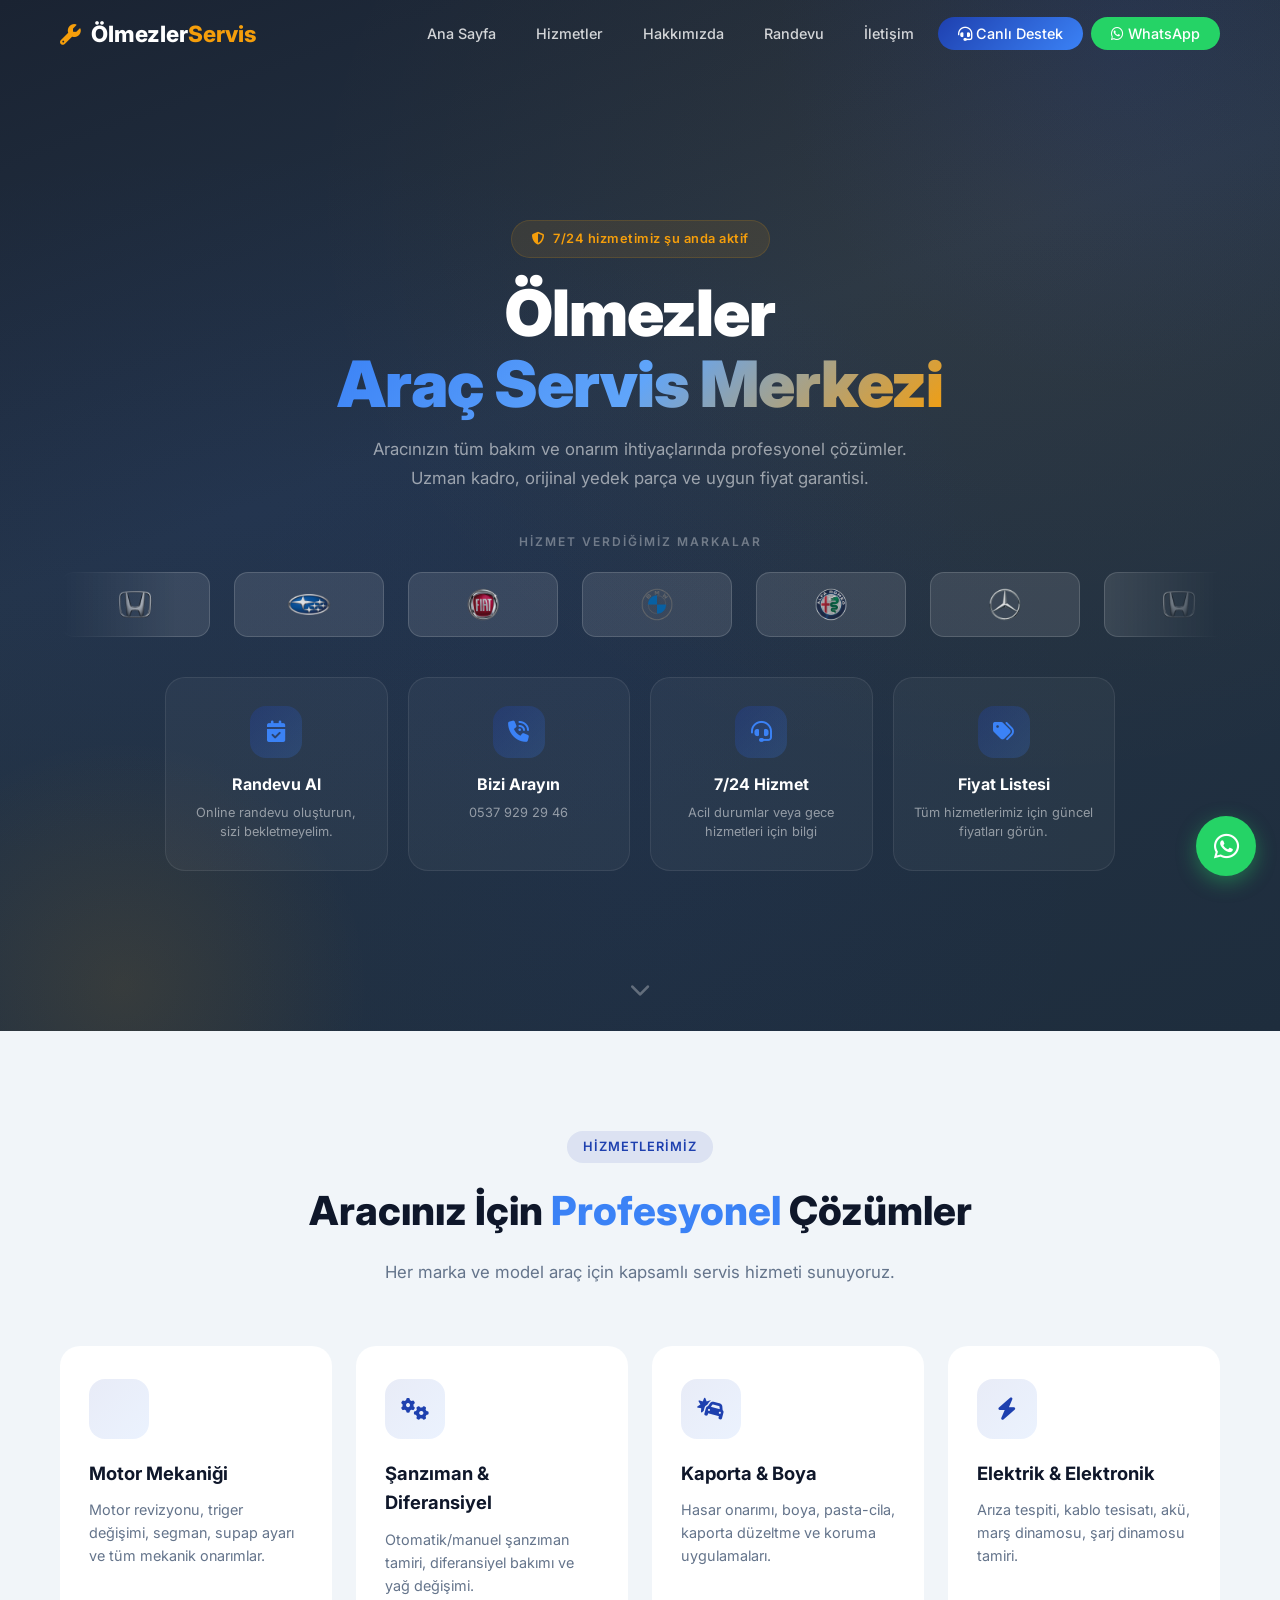
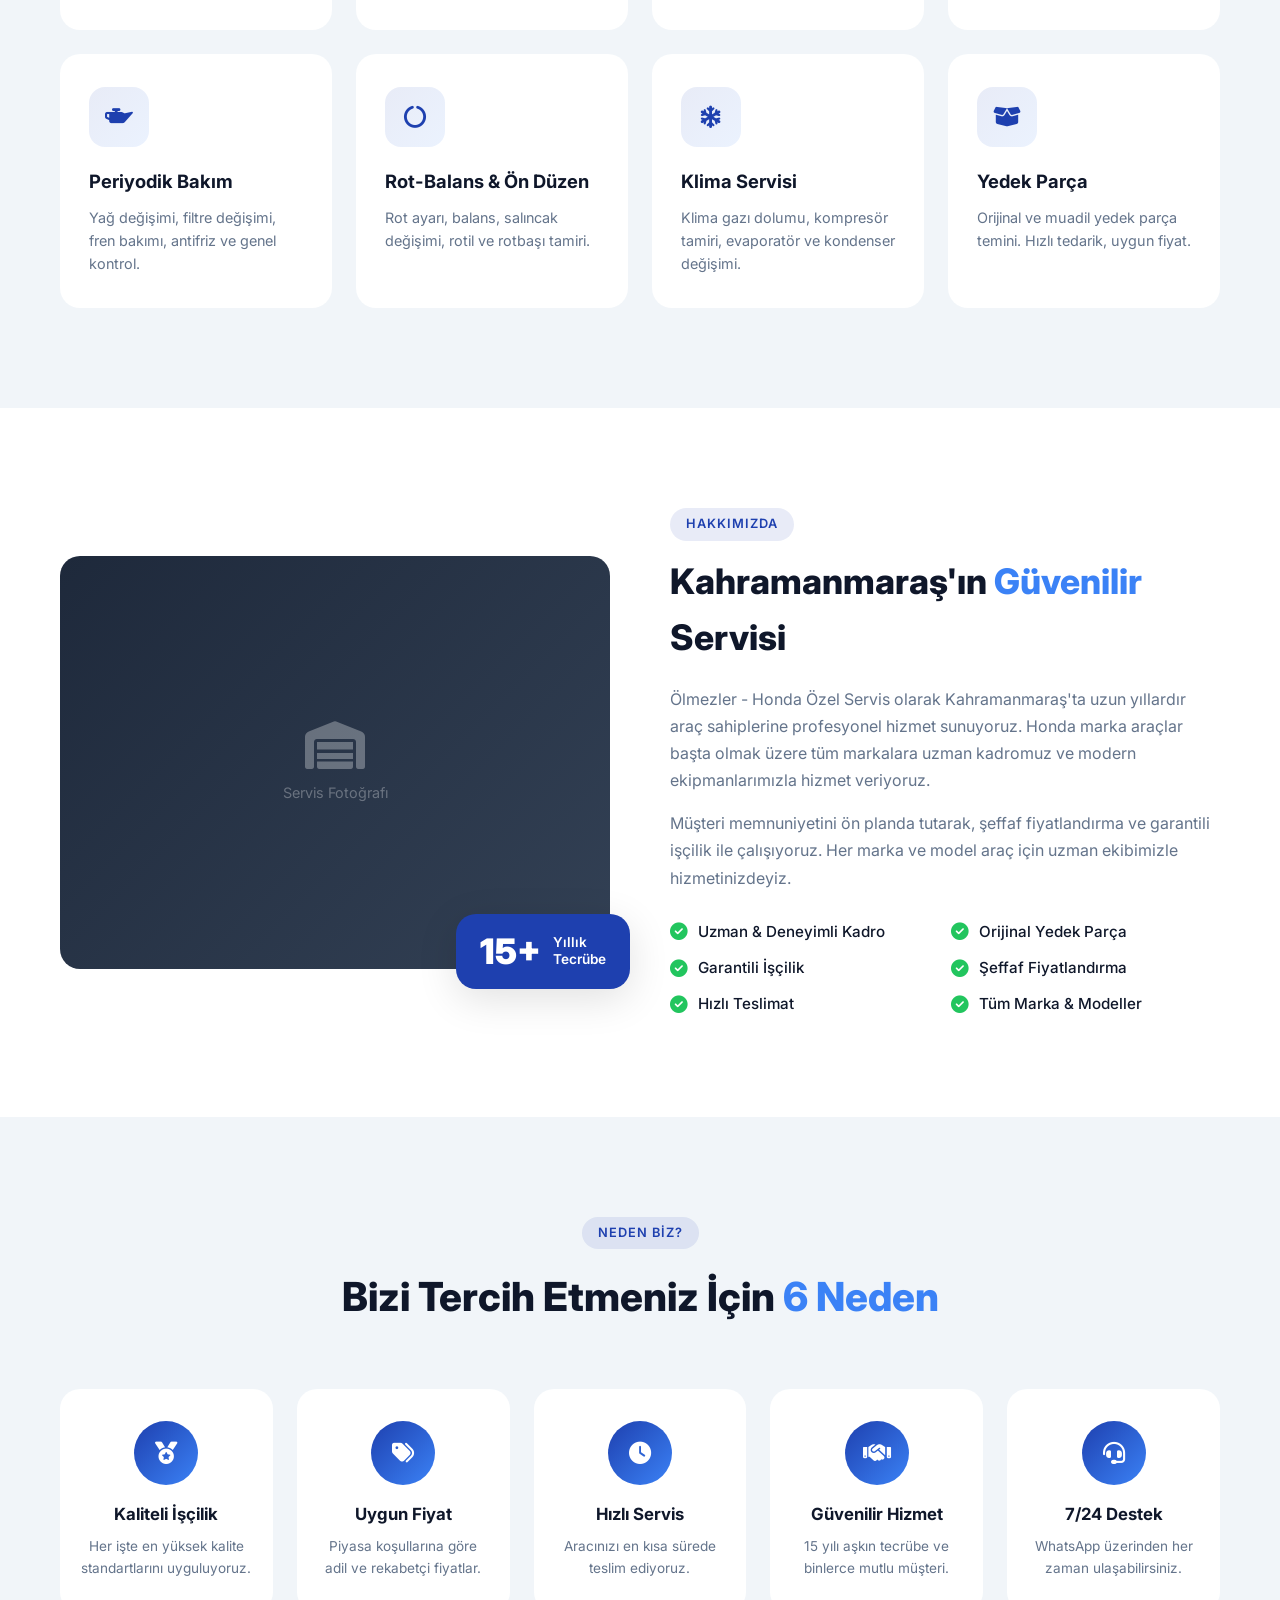
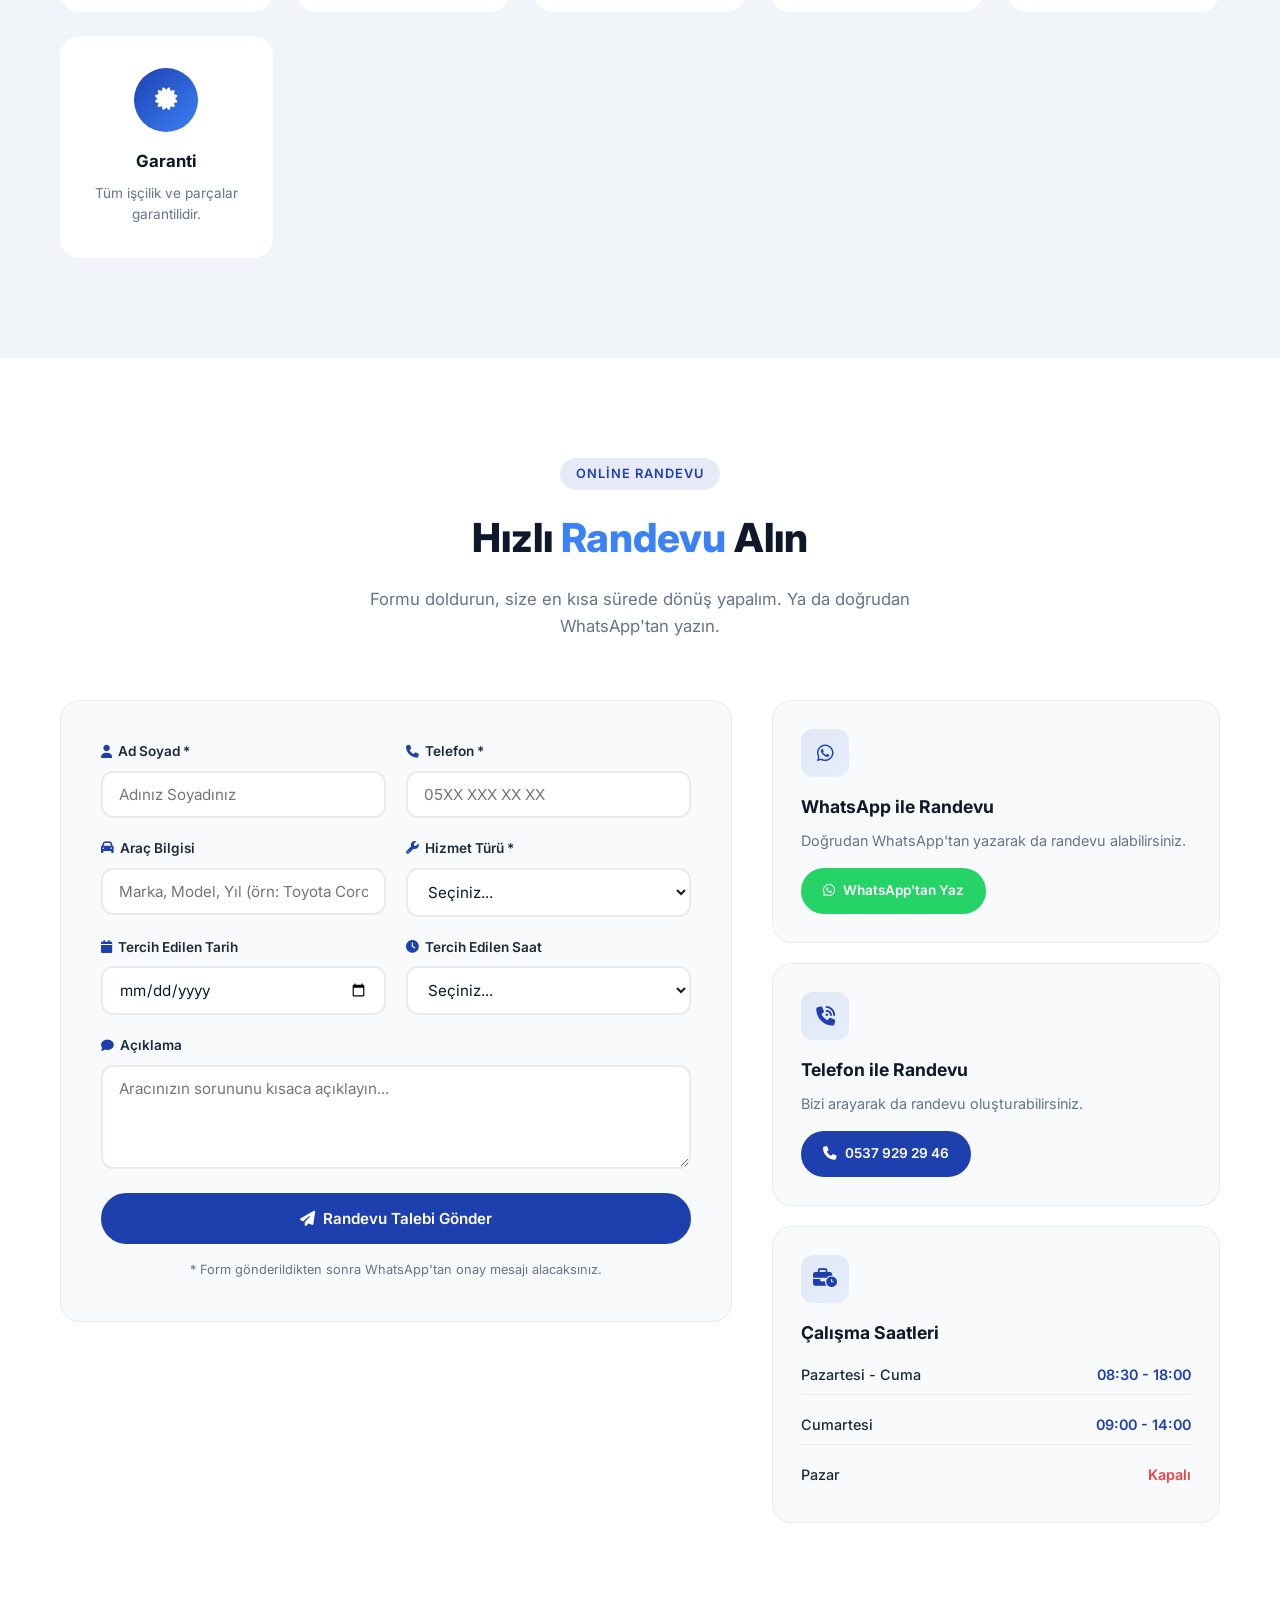
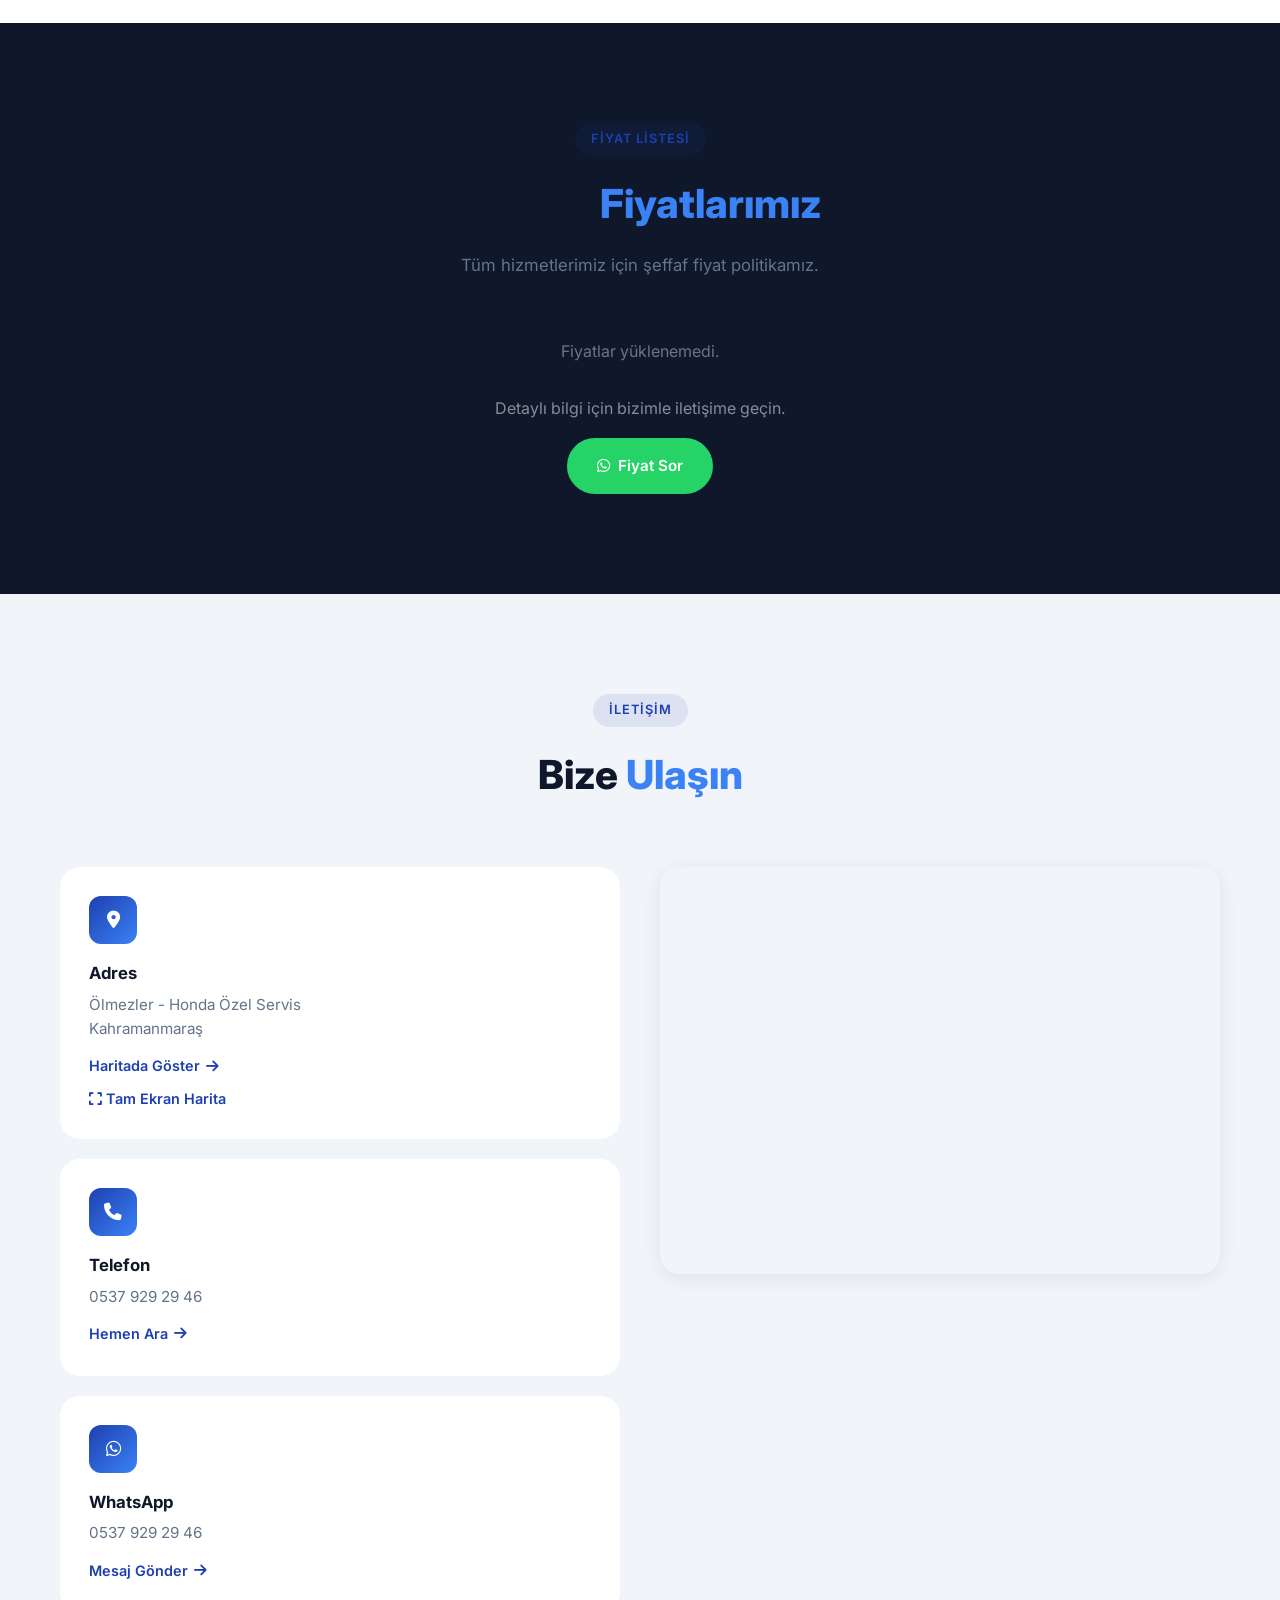
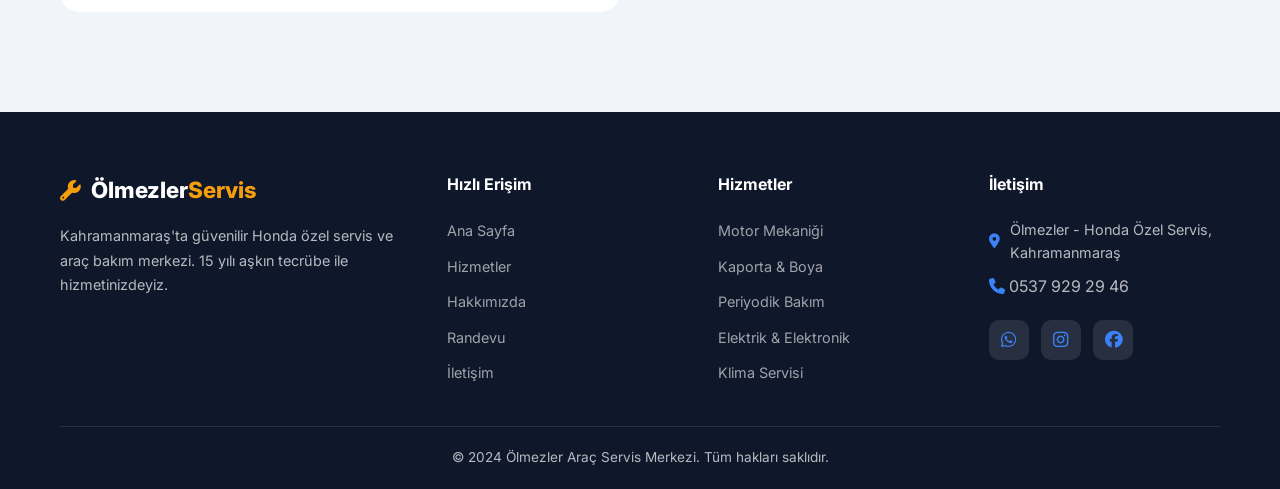
==== commit 5cab303d: "Ölmezler Araç Servis Merkezi - Tam site" ====
--- a/index.html
+++ b/index.html
@@ -3,8 +3,8 @@
 <head>
     <meta charset="UTF-8">
     <meta name="viewport" content="width=device-width, initial-scale=1.0">
-    <title>Ölmezler Araç Servis Merkezi | Banaz/Uşak</title>
-    <meta name="description" content="Ölmezler Araç Servis Merkezi - Banaz/Uşak'ta profesyonel araç bakım ve onarım hizmetleri. Motor mekaniği, kaporta, elektrik, periyodik bakım ve daha fazlası.">
+    <title>Ölmezler Araç Servis Merkezi | Kahramanmaraş</title>
+    <meta name="description" content="Ölmezler Araç Servis Merkezi - Kahramanmaraş'ta profesyonel araç bakım ve onarım hizmetleri. Motor mekaniği, kaporta, elektrik, periyodik bakım ve daha fazlası.">
     <link rel="preconnect" href="https://fonts.googleapis.com">
     <link rel="preconnect" href="https://fonts.gstatic.com" crossorigin>
     <link href="https://fonts.googleapis.com/css2?family=Inter:wght@300;400;500;600;700;800;900&display=swap" rel="stylesheet">
@@ -24,11 +24,12 @@
                 <span></span><span></span><span></span>
             </button>
             <ul class="nav-links" id="navLinks">
-                <li><a href="#anasayfa">Ana Sayfa</a></li>
-                <li><a href="#hizmetler">Hizmetler</a></li>
-                <li><a href="#hakkimizda">Hakkımızda</a></li>
-                <li><a href="#randevu">Randevu</a></li>
-                <li><a href="#iletisim">İletişim</a></li>
+                <li><a href="/#anasayfa">Ana Sayfa</a></li>
+                <li><a href="/#hizmetler">Hizmetler</a></li>
+                <li><a href="/#hakkimizda">Hakkımızda</a></li>
+                <li><a href="/#randevu">Randevu</a></li>
+                <li><a href="/#iletisim">İletişim</a></li>
+                <li><a href="/chat" class="btn-chat-nav"><i class="fas fa-headset"></i> Canlı Destek</a></li>
                 <li><a href="https://wa.me/905379292946" class="btn-whatsapp-nav" target="_blank"><i class="fab fa-whatsapp"></i> WhatsApp</a></li>
             </ul>
         </div>
@@ -36,20 +37,58 @@
 
     <!-- HERO -->
     <section class="hero" id="anasayfa">
-        <div class="hero-overlay"></div>
+        <div class="hero-bg-pattern"></div>
         <div class="container hero-content">
-            <div class="hero-badge"><i class="fas fa-shield-halved"></i> Banaz/Uşak'ın Güvenilir Servisi</div>
-            <h1>Ölmezler<br><span class="hero-accent">Araç Servis Merkezi</span></h1>
-            <p class="hero-desc">Aracınızın tüm bakım ve onarım ihtiyaçlarında profesyonel çözümler. Uzman kadro, orijinal yedek parça ve uygun fiyat garantisi.</p>
-            <div class="hero-buttons">
-                <a href="tel:+905379292946" class="btn btn-primary"><i class="fas fa-phone"></i> Hemen Ara</a>
-                <a href="https://wa.me/905379292946" class="btn btn-whatsapp" target="_blank"><i class="fab fa-whatsapp"></i> WhatsApp</a>
-                <a href="#randevu" class="btn btn-outline"><i class="fas fa-calendar-check"></i> Randevu Al</a>
-            </div>
-            <div class="hero-stats">
-                <div class="stat"><span class="stat-num">15+</span><span class="stat-label">Yıl Tecrübe</span></div>
-                <div class="stat"><span class="stat-num">5000+</span><span class="stat-label">Mutlu Müşteri</span></div>
-                <div class="stat"><span class="stat-num">8</span><span class="stat-label">Uzmanlık Alanı</span></div>
+            <div class="hero-top">
+                <div class="hero-badge" id="heroBadge"><i class="fas fa-shield-halved"></i> <span id="heroBadgeText">7/24 hizmetimiz şu anda aktif</span></div>
+                <h1>Ölmezler<br><span class="hero-accent">Araç Servis Merkezi</span></h1>
+                <p class="hero-desc">Aracınızın tüm bakım ve onarım ihtiyaçlarında profesyonel çözümler. Uzman kadro, orijinal yedek parça ve uygun fiyat garantisi.</p>
+            </div>
+
+            <!-- MARKA LOGOLARI -->
+            <div class="brands-section">
+                <span class="brands-label">Hizmet Verdiğimiz Markalar</span>
+                <div class="brands-track-wrapper">
+                    <div class="brands-track">
+                        <div class="brand-item"><img src="logos/honda.png" alt="Honda"></div>
+                        <div class="brand-item"><img src="logos/subaru.png" alt="Subaru"></div>
+                        <div class="brand-item"><img src="logos/fiat.png" alt="Fiat"></div>
+                        <div class="brand-item"><img src="logos/bmw.png" alt="BMW"></div>
+                        <div class="brand-item"><img src="logos/alfa-romeo.png" alt="Alfa Romeo"></div>
+                        <div class="brand-item"><img src="logos/mercedes.png" alt="Mercedes"></div>
+                        <!-- Döngü için kopya -->
+                        <div class="brand-item"><img src="logos/honda.png" alt="Honda"></div>
+                        <div class="brand-item"><img src="logos/subaru.png" alt="Subaru"></div>
+                        <div class="brand-item"><img src="logos/fiat.png" alt="Fiat"></div>
+                        <div class="brand-item"><img src="logos/bmw.png" alt="BMW"></div>
+                        <div class="brand-item"><img src="logos/alfa-romeo.png" alt="Alfa Romeo"></div>
+                        <div class="brand-item"><img src="logos/mercedes.png" alt="Mercedes"></div>
+                    </div>
+                </div>
+            </div>
+
+            <!-- AKSİYON KARTLARI -->
+            <div class="hero-actions">
+                <a href="#randevu" class="action-card">
+                    <div class="action-icon"><i class="fas fa-calendar-check"></i></div>
+                    <h3>Randevu Al</h3>
+                    <p>Online randevu oluşturun, sizi bekletmeyelim.</p>
+                </a>
+                <a href="tel:+905379292946" class="action-card">
+                    <div class="action-icon"><i class="fas fa-phone-volume"></i></div>
+                    <h3>Bizi Arayın</h3>
+                    <p data-phone>0537 929 29 46</p>
+                </a>
+                <div class="action-card">
+                    <div class="action-icon"><i class="fas fa-headset"></i></div>
+                    <h3>7/24 Hizmet</h3>
+                    <p>Acil durumlar veya gece hizmetleri için bilgi</p>
+                </div>
+                <a href="#fiyatlar" class="action-card">
+                    <div class="action-icon"><i class="fas fa-tags"></i></div>
+                    <h3>Fiyat Listesi</h3>
+                    <p>Tüm hizmetlerimiz için güncel fiyatları görün.</p>
+                </a>
             </div>
         </div>
         <div class="hero-scroll">
@@ -125,8 +164,8 @@
             </div>
             <div class="about-content">
                 <span class="section-tag">Hakkımızda</span>
-                <h2>Banaz'ın <span class="text-accent">Güvenilir</span> Servisi</h2>
-                <p>Ölmezler Araç Servis Merkezi olarak Banaz/Uşak'ta uzun yıllardır araç sahiplerine profesyonel hizmet sunuyoruz. Deneyimli kadromuz ve modern ekipmanlarımızla aracınızın her ihtiyacına çözüm üretiyoruz.</p>
+                <h2>Kahramanmaraş'ın <span class="text-accent">Güvenilir</span> Servisi</h2>
+                <p>Ölmezler - Honda Özel Servis olarak Kahramanmaraş'ta uzun yıllardır araç sahiplerine profesyonel hizmet sunuyoruz. Honda marka araçlar başta olmak üzere tüm markalara uzman kadromuz ve modern ekipmanlarımızla hizmet veriyoruz.</p>
                 <p>Müşteri memnuniyetini ön planda tutarak, şeffaf fiyatlandırma ve garantili işçilik ile çalışıyoruz. Her marka ve model araç için uzman ekibimizle hizmetinizdeyiz.</p>
                 <div class="about-features">
                     <div class="about-feature">
@@ -284,7 +323,7 @@
                         <div class="info-icon"><i class="fab fa-whatsapp"></i></div>
                         <h3>WhatsApp ile Randevu</h3>
                         <p>Doğrudan WhatsApp'tan yazarak da randevu alabilirsiniz.</p>
-                        <a href="https://wa.me/905379292946?text=Merhaba%2C%20randevu%20almak%20istiyorum." class="btn btn-whatsapp" target="_blank">
+                        <a href="https://wa.me/905379292946?text=Merhaba%2C%20randevu%20almak%20istiyorum." class="btn btn-whatsapp" data-whatsapp target="_blank">
                             <i class="fab fa-whatsapp"></i> WhatsApp'tan Yaz
                         </a>
                     </div>
@@ -293,7 +332,7 @@
                         <h3>Telefon ile Randevu</h3>
                         <p>Bizi arayarak da randevu oluşturabilirsiniz.</p>
                         <a href="tel:+905379292946" class="btn btn-primary">
-                            <i class="fas fa-phone"></i> 0537 929 29 46
+                            <i class="fas fa-phone"></i> <span data-phone>0537 929 29 46</span></button>
                         </a>
                     </div>
                     <div class="info-card working-hours">
@@ -310,6 +349,28 @@
         </div>
     </section>
 
+    <!-- FİYATLAR -->
+    <section class="services" id="fiyatlar" style="background: #0f172a;">
+        <div class="container">
+            <div class="section-header">
+                <span class="section-tag">Fiyat Listesi</span>
+                <h2>Güncel <span class="text-accent">Fiyatlarımız</span></h2>
+                <p>Tüm hizmetlerimiz için şeffaf fiyat politikamız.</p>
+            </div>
+            <div id="pricesSection">
+                <div style="text-align: center; padding: 40px; color: rgba(255,255,255,0.4);">
+                    <i class="fas fa-spinner fa-spin" style="font-size: 1.5rem;"></i>
+                </div>
+            </div>
+            <div style="text-align: center; margin-top: 32px;">
+                <p style="color: rgba(255,255,255,0.5); margin-bottom: 16px;">Detaylı bilgi için bizimle iletişime geçin.</p>
+                <a href="https://wa.me/905379292946?text=Merhaba, fiyat bilgisi almak istiyorum." class="btn btn-whatsapp" target="_blank">
+                    <i class="fab fa-whatsapp"></i> Fiyat Sor
+                </a>
+            </div>
+        </div>
+    </section>
+
     <!-- İLETİŞİM -->
     <section class="contact" id="iletisim">
         <div class="container">
@@ -322,15 +383,18 @@
                     <div class="contact-card">
                         <div class="contact-icon"><i class="fas fa-location-dot"></i></div>
                         <h3>Adres</h3>
-                        <p>Namık Kemal, 64000<br>Banaz/Uşak</p>
-                        <a href="https://maps.google.com/?q=Namık+Kemal+Banaz+Uşak" target="_blank" class="link-arrow">
+                        <p>Ölmezler - Honda Özel Servis<br>Kahramanmaraş</p>
+                        <a href="https://maps.app.goo.gl/hCgC9WbRHtFGKQHH8" target="_blank" class="link-arrow">
                             Haritada Göster <i class="fas fa-arrow-right"></i>
+                        </a>
+                        <a href="/yerimiz" class="link-arrow" style="margin-top:8px;display:block;">
+                            <i class="fas fa-expand"></i> Tam Ekran Harita
                         </a>
                     </div>
                     <div class="contact-card">
                         <div class="contact-icon"><i class="fas fa-phone"></i></div>
                         <h3>Telefon</h3>
-                        <p>0537 929 29 46</p>
+                        <p data-phone>0537 929 29 46</p>
                         <a href="tel:+905379292946" class="link-arrow">
                             Hemen Ara <i class="fas fa-arrow-right"></i>
                         </a>
@@ -338,15 +402,15 @@
                     <div class="contact-card">
                         <div class="contact-icon"><i class="fab fa-whatsapp"></i></div>
                         <h3>WhatsApp</h3>
-                        <p>0537 929 29 46</p>
-                        <a href="https://wa.me/905379292946" target="_blank" class="link-arrow">
+                        <p data-phone>0537 929 29 46</p>
+                        <a href="https://wa.me/905379292946" target="_blank" class="link-arrow" data-whatsapp>
                             Mesaj Gönder <i class="fas fa-arrow-right"></i>
                         </a>
                     </div>
                 </div>
                 <div class="map-container">
                     <iframe 
-                        src="https://www.google.com/maps/embed?pb=!1m18!1m12!1m3!1d1558.5!2d29.75!3d38.73!2m3!1f0!2f0!3f0!3m2!1i1024!2i768!4f13.1!3m3!1m2!1s0x0%3A0x0!2zM8KwNDQnMDAuMCJOIDI5wrA0NScwMC4wIkU!5e0!3m2!1str!2str!4v1700000000000" 
+                        src="https://www.google.com/maps/embed?pb=!1m18!1m12!1m3!1d3196.5!2d36.9815546!3d37.5707452!2m3!1f0!2f0!3f0!3m2!1i1024!2i768!4f13.1!3m3!1m2!1s0x152de7b4468ea53b%3A0x2aed0ef4818f57f9!2zw5ZMTUVaTEVSIC0gSG9uZGEgw5Z6ZWwgU2VydmlzIEthaHJhbWFubWFyYcWf!5e0!3m2!1str!2str!4v1700000000000" 
                         width="100%" 
                         height="400" 
                         style="border:0;border-radius:16px;" 
@@ -368,7 +432,7 @@
                         <i class="fas fa-wrench"></i>
                         <span>Ölmezler<span class="logo-accent">Servis</span></span>
                     </a>
-                    <p>Banaz/Uşak'ta güvenilir araç bakım ve onarım merkezi. 15 yılı aşkın tecrübe ile hizmetinizdeyiz.</p>
+                    <p>Kahramanmaraş'ta güvenilir Honda özel servis ve araç bakım merkezi. 15 yılı aşkın tecrübe ile hizmetinizdeyiz.</p>
                 </div>
                 <div class="footer-links">
                     <h4>Hızlı Erişim</h4>
@@ -392,10 +456,10 @@
                 </div>
                 <div class="footer-contact">
                     <h4>İletişim</h4>
-                    <p><i class="fas fa-location-dot"></i> Namık Kemal, Banaz/Uşak</p>
-                    <p><i class="fas fa-phone"></i> 0537 929 29 46</p>
+                    <p><i class="fas fa-location-dot"></i> Ölmezler - Honda Özel Servis, Kahramanmaraş</p>
+                    <i class="fas fa-phone"></i> <span data-phone>0537 929 29 46</span></button>
                     <div class="social-links">
-                        <a href="https://wa.me/905379292946" target="_blank" aria-label="WhatsApp"><i class="fab fa-whatsapp"></i></a>
+                        <a href="https://wa.me/905379292946" target="_blank" aria-label="WhatsApp" data-whatsapp><i class="fab fa-whatsapp"></i></a>
                         <a href="#" aria-label="Instagram"><i class="fab fa-instagram"></i></a>
                         <a href="#" aria-label="Facebook"><i class="fab fa-facebook"></i></a>
                     </div>
@@ -408,7 +472,7 @@
     </footer>
 
     <!-- FLOATING WHATSAPP -->
-    <a href="https://wa.me/905379292946?text=Merhaba%2C%20bilgi%20almak%20istiyorum." class="floating-whatsapp" target="_blank" aria-label="WhatsApp">
+    <a href="https://wa.me/905379292946?text=Merhaba%2C%20bilgi%20almak%20istiyorum." class="floating-whatsapp" data-whatsapp target="_blank" aria-label="WhatsApp">
         <i class="fab fa-whatsapp"></i>
         <span class="wa-tooltip">Bize Yazın!</span>
     </a>
--- a/style.css
+++ b/style.css
@@ -184,6 +184,16 @@
     background: #1ebe5d !important;
 }
 
+.btn-chat-nav {
+    background: linear-gradient(135deg, #1e40af, #3b82f6) !important;
+    color: var(--white) !important;
+    border-radius: 50px !important;
+    padding: 8px 20px !important;
+}
+.btn-chat-nav:hover {
+    background: linear-gradient(135deg, #1e3a8a, #2563eb) !important;
+}
+
 .mobile-toggle {
     display: none;
     flex-direction: column;
@@ -209,131 +219,253 @@
     display: flex;
     align-items: center;
     justify-content: center;
-    background: linear-gradient(135deg, #0f172a 0%, #1e293b 50%, #0f172a 100%);
+    background: linear-gradient(160deg, #1a2332 0%, #243447 40%, #1e2d3d 100%);
     overflow: hidden;
 }
 
 .hero::before {
     content: '';
     position: absolute;
-    top: -50%;
-    right: -20%;
-    width: 800px;
-    height: 800px;
-    background: radial-gradient(circle, rgba(30,64,175,0.2) 0%, transparent 70%);
+    top: -30%;
+    right: -15%;
+    width: 700px;
+    height: 700px;
+    background: radial-gradient(circle, rgba(30,64,175,0.15) 0%, transparent 70%);
     border-radius: 50%;
+    pointer-events: none;
 }
 
 .hero::after {
     content: '';
     position: absolute;
-    bottom: -30%;
+    bottom: -20%;
     left: -10%;
-    width: 600px;
-    height: 600px;
-    background: radial-gradient(circle, rgba(245,158,11,0.15) 0%, transparent 70%);
+    width: 500px;
+    height: 500px;
+    background: radial-gradient(circle, rgba(245,158,11,0.1) 0%, transparent 70%);
     border-radius: 50%;
-}
-
-.hero-overlay {
+    pointer-events: none;
+}
+
+.hero-bg-pattern {
     position: absolute;
     inset: 0;
-    background: url("data:image/svg+xml,%3Csvg width='60' height='60' viewBox='0 0 60 60' xmlns='http://www.w3.org/2000/svg'%3E%3Cg fill='none' fill-rule='evenodd'%3E%3Cg fill='%23ffffff' fill-opacity='0.03'%3E%3Cpath d='M36 34v-4h-2v4h-4v2h4v4h2v-4h4v-2h-4zm0-30V0h-2v4h-4v2h4v4h2V6h4V4h-4zM6 34v-4H4v4H0v2h4v4h2v-4h4v-2H6zM6 4V0H4v4H0v2h4v4h2V6h4V4H6z'/%3E%3C/g%3E%3C/g%3E%3C/svg%3E");
+    background: 
+        radial-gradient(ellipse at 20% 50%, rgba(30,64,175,0.08) 0%, transparent 50%),
+        radial-gradient(ellipse at 80% 20%, rgba(245,158,11,0.06) 0%, transparent 50%),
+        radial-gradient(ellipse at 50% 80%, rgba(30,64,175,0.05) 0%, transparent 50%);
+    pointer-events: none;
 }
 
 .hero-content {
     position: relative;
     z-index: 2;
     text-align: center;
-    padding: 120px 20px 80px;
+    padding: 120px 20px 60px;
+    width: 100%;
+}
+
+.hero-top {
+    margin-bottom: 40px;
 }
 
 .hero-badge {
     display: inline-flex;
     align-items: center;
     gap: 8px;
-    background: rgba(245,158,11,0.15);
+    background: rgba(245,158,11,0.1);
     color: var(--accent);
     padding: 8px 20px;
     border-radius: 50px;
-    font-size: 0.85rem;
+    font-size: 0.8rem;
     font-weight: 600;
-    margin-bottom: 24px;
-    border: 1px solid rgba(245,158,11,0.2);
+    margin-bottom: 20px;
+    border: 1px solid rgba(245,158,11,0.15);
+    letter-spacing: 0.5px;
 }
 
 .hero h1 {
-    font-size: clamp(2.5rem, 6vw, 4.5rem);
+    font-size: clamp(2.2rem, 5.5vw, 4rem);
     font-weight: 900;
     color: var(--white);
     line-height: 1.1;
-    margin-bottom: 20px;
+    margin-bottom: 16px;
+    letter-spacing: -1px;
 }
 
 .hero-accent {
-    background: linear-gradient(135deg, var(--primary-light), var(--accent));
+    background: linear-gradient(135deg, var(--primary-light) 0%, #60a5fa 50%, var(--accent) 100%);
     -webkit-background-clip: text;
     -webkit-text-fill-color: transparent;
     background-clip: text;
 }
 
 .hero-desc {
-    font-size: 1.15rem;
-    color: rgba(255,255,255,0.7);
-    max-width: 600px;
-    margin: 0 auto 32px;
+    font-size: 1.05rem;
+    color: rgba(255,255,255,0.55);
+    max-width: 550px;
+    margin: 0 auto;
     line-height: 1.7;
 }
 
-.hero-buttons {
-    display: flex;
-    gap: 16px;
+/* ==================== BRAND LOGOS ==================== */
+.brands-section {
+    margin-bottom: 40px;
+    overflow: hidden;
+}
+
+.brands-label {
+    display: block;
+    font-size: 0.75rem;
+    font-weight: 600;
+    color: rgba(255,255,255,0.35);
+    text-transform: uppercase;
+    letter-spacing: 2px;
+    margin-bottom: 20px;
+    text-align: center;
+}
+
+.brands-track-wrapper {
+    width: 100%;
+    overflow: hidden;
+    mask-image: linear-gradient(to right, transparent 0%, black 10%, black 90%, transparent 100%);
+    -webkit-mask-image: linear-gradient(to right, transparent 0%, black 10%, black 90%, transparent 100%);
+}
+
+.brands-track {
+    display: flex;
+    gap: 24px;
+    animation: scrollBrands 20s linear infinite;
+    width: max-content;
+}
+
+.brands-track:hover {
+    animation-play-state: paused;
+}
+
+@keyframes scrollBrands {
+    0% { transform: translateX(0); }
+    100% { transform: translateX(-50%); }
+}
+
+.brand-item {
+    width: 150px;
+    height: 65px;
+    display: flex;
+    align-items: center;
     justify-content: center;
-    flex-wrap: wrap;
-    margin-bottom: 48px;
-}
-
-.hero-stats {
-    display: flex;
-    gap: 48px;
+    background: rgba(255,255,255,0.1);
+    border: 1px solid rgba(255,255,255,0.15);
+    border-radius: 14px;
+    padding: 14px 18px;
+    flex-shrink: 0;
+    transition: all 0.3s ease;
+}
+
+.brand-item:hover {
+    background: rgba(255,255,255,0.18);
+    border-color: rgba(255,255,255,0.25);
+    transform: scale(1.08);
+}
+
+.brand-item img {
+    max-width: 100%;
+    max-height: 100%;
+    object-fit: contain;
+    opacity: 0.85;
+    transition: opacity 0.3s ease;
+}
+
+.brand-item:hover img {
+    opacity: 1;
+}
+
+.brand-item span {
+    color: rgba(255,255,255,0.6);
+    font-size: 0.85rem;
+    font-weight: 700;
+    letter-spacing: 1px;
+    white-space: nowrap;
+}
+
+/* ==================== HERO ACTION CARDS ==================== */
+.hero-actions {
+    display: grid;
+    grid-template-columns: repeat(4, 1fr);
+    gap: 20px;
+    max-width: 950px;
+    margin: 0 auto;
+}
+
+.action-card {
+    background: rgba(255,255,255,0.04);
+    border: 1px solid rgba(255,255,255,0.08);
+    border-radius: 20px;
+    padding: 28px 20px;
+    text-align: center;
+    transition: var(--transition);
+    cursor: pointer;
+    display: block;
+    color: var(--white);
+}
+
+.action-card:hover {
+    background: rgba(255,255,255,0.08);
+    border-color: rgba(59,130,246,0.3);
+    transform: translateY(-6px);
+    box-shadow: 0 12px 40px rgba(0,0,0,0.3);
+}
+
+.action-icon {
+    width: 52px;
+    height: 52px;
+    border-radius: 16px;
+    background: linear-gradient(135deg, rgba(30,64,175,0.3), rgba(59,130,246,0.2));
+    display: flex;
+    align-items: center;
     justify-content: center;
-    flex-wrap: wrap;
-}
-
-.stat {
-    text-align: center;
-}
-
-.stat-num {
-    display: block;
-    font-size: 2rem;
-    font-weight: 800;
-    color: var(--accent);
-}
-
-.stat-label {
-    font-size: 0.85rem;
-    color: rgba(255,255,255,0.6);
-    font-weight: 500;
+    margin: 0 auto 14px;
+    font-size: 1.3rem;
+    color: var(--primary-light);
+    transition: var(--transition);
+}
+
+.action-card:hover .action-icon {
+    background: linear-gradient(135deg, var(--primary), var(--primary-light));
+    color: var(--white);
+    transform: scale(1.1);
+}
+
+.action-card h3 {
+    font-size: 1rem;
+    font-weight: 700;
+    margin-bottom: 6px;
+    color: var(--white);
+}
+
+.action-card p {
+    font-size: 0.8rem;
+    color: rgba(255,255,255,0.5);
+    line-height: 1.5;
 }
 
 .hero-scroll {
     position: absolute;
-    bottom: 30px;
+    bottom: 24px;
     left: 50%;
     transform: translateX(-50%);
     z-index: 2;
 }
 
 .hero-scroll a {
-    color: rgba(255,255,255,0.4);
-    font-size: 1.5rem;
+    color: rgba(255,255,255,0.3);
+    font-size: 1.3rem;
     animation: bounce 2s infinite;
 }
 
 @keyframes bounce {
     0%, 100% { transform: translateY(0); }
-    50% { transform: translateY(10px); }
+    50% { transform: translateY(8px); }
 }
 
 /* ==================== SECTIONS ==================== */
@@ -1091,6 +1223,21 @@
         gap: 24px;
     }
 
+    .brands-track {
+        gap: 16px;
+        animation-duration: 15s;
+    }
+
+    .brand-item {
+        width: 110px;
+        height: 50px;
+    }
+
+    .hero-actions {
+        grid-template-columns: 1fr;
+        max-width: 320px;
+    }
+
     .form-row {
         grid-template-columns: 1fr;
     }
@@ -1139,4 +1286,22 @@
     .why-grid {
         grid-template-columns: 1fr 1fr;
     }
-}
+
+    .brands-track {
+        gap: 12px;
+        animation-duration: 12s;
+    }
+
+    .brand-item {
+        width: 95px;
+        height: 45px;
+    }
+}
+
+/* Tablet view for 4 cards */
+@media (min-width: 769px) and (max-width: 1024px) {
+    .hero-actions {
+        grid-template-columns: repeat(2, 1fr);
+        max-width: 600px;
+    }
+}
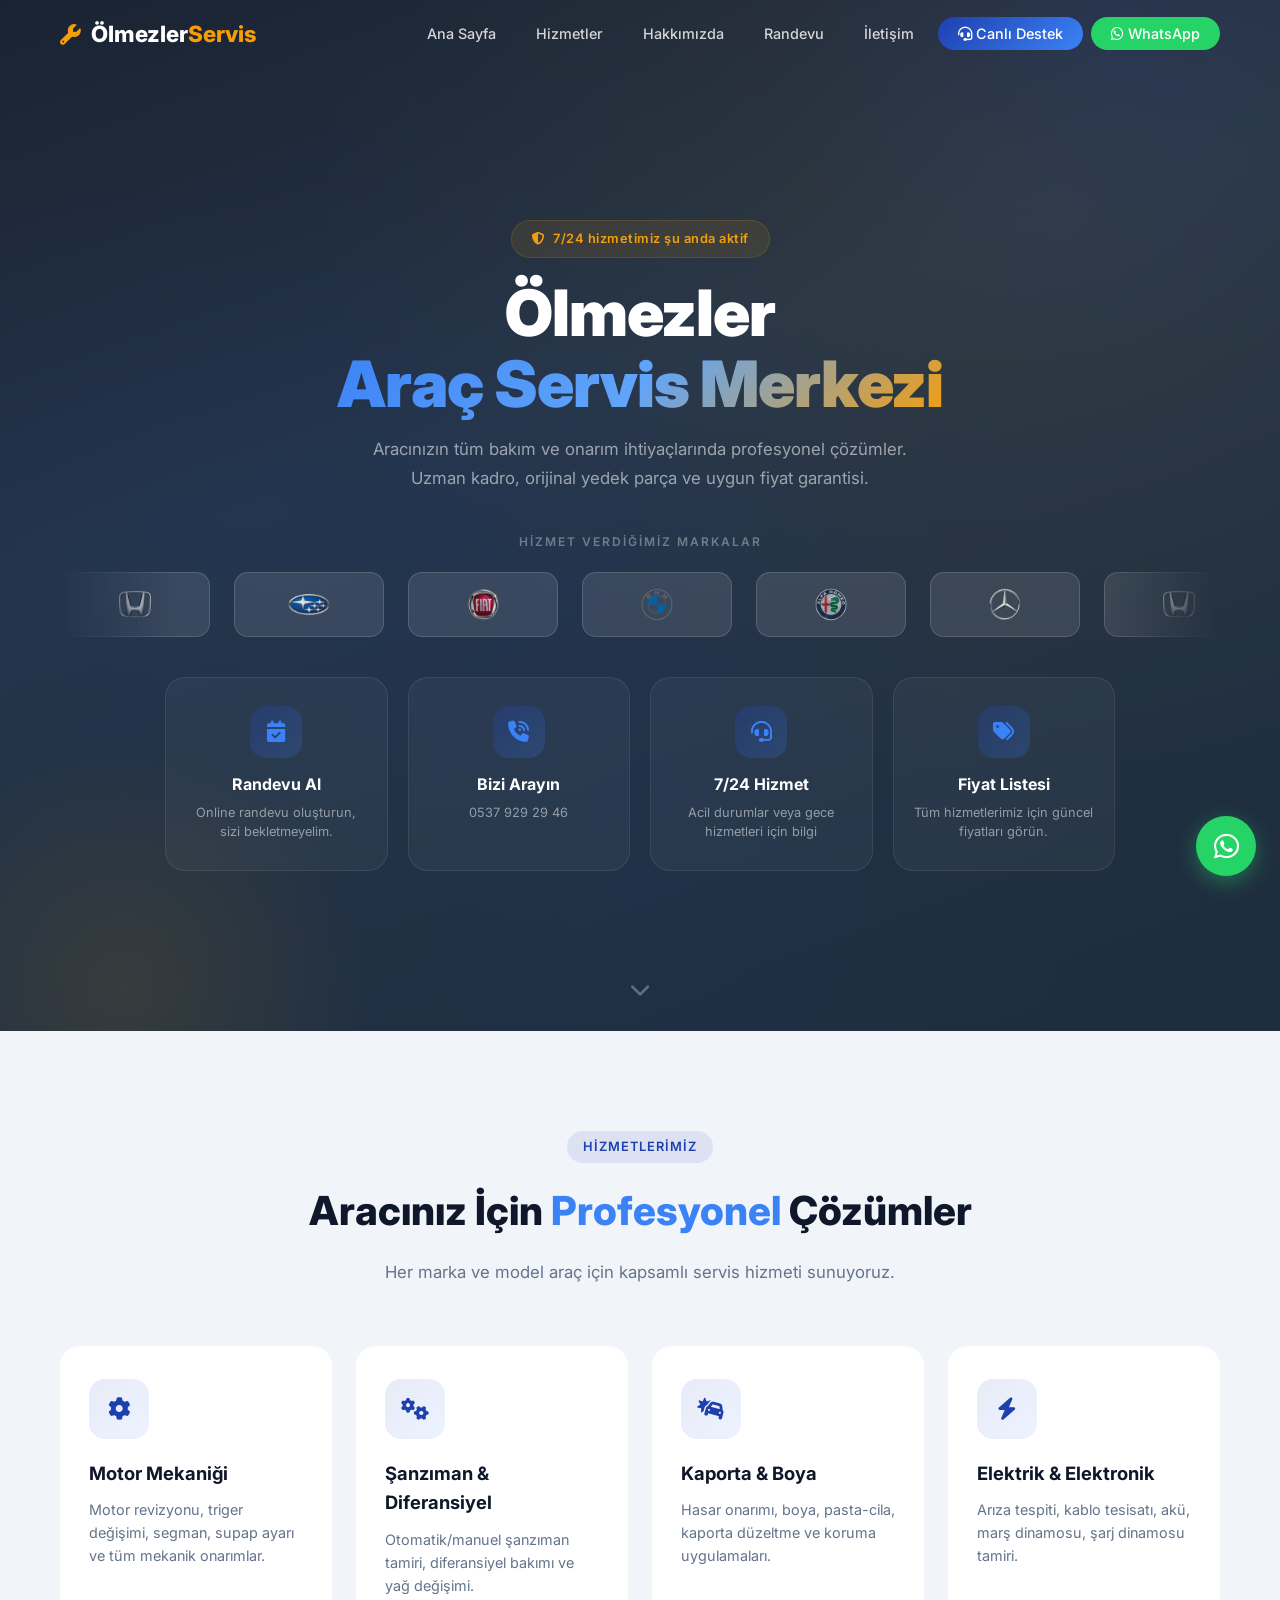
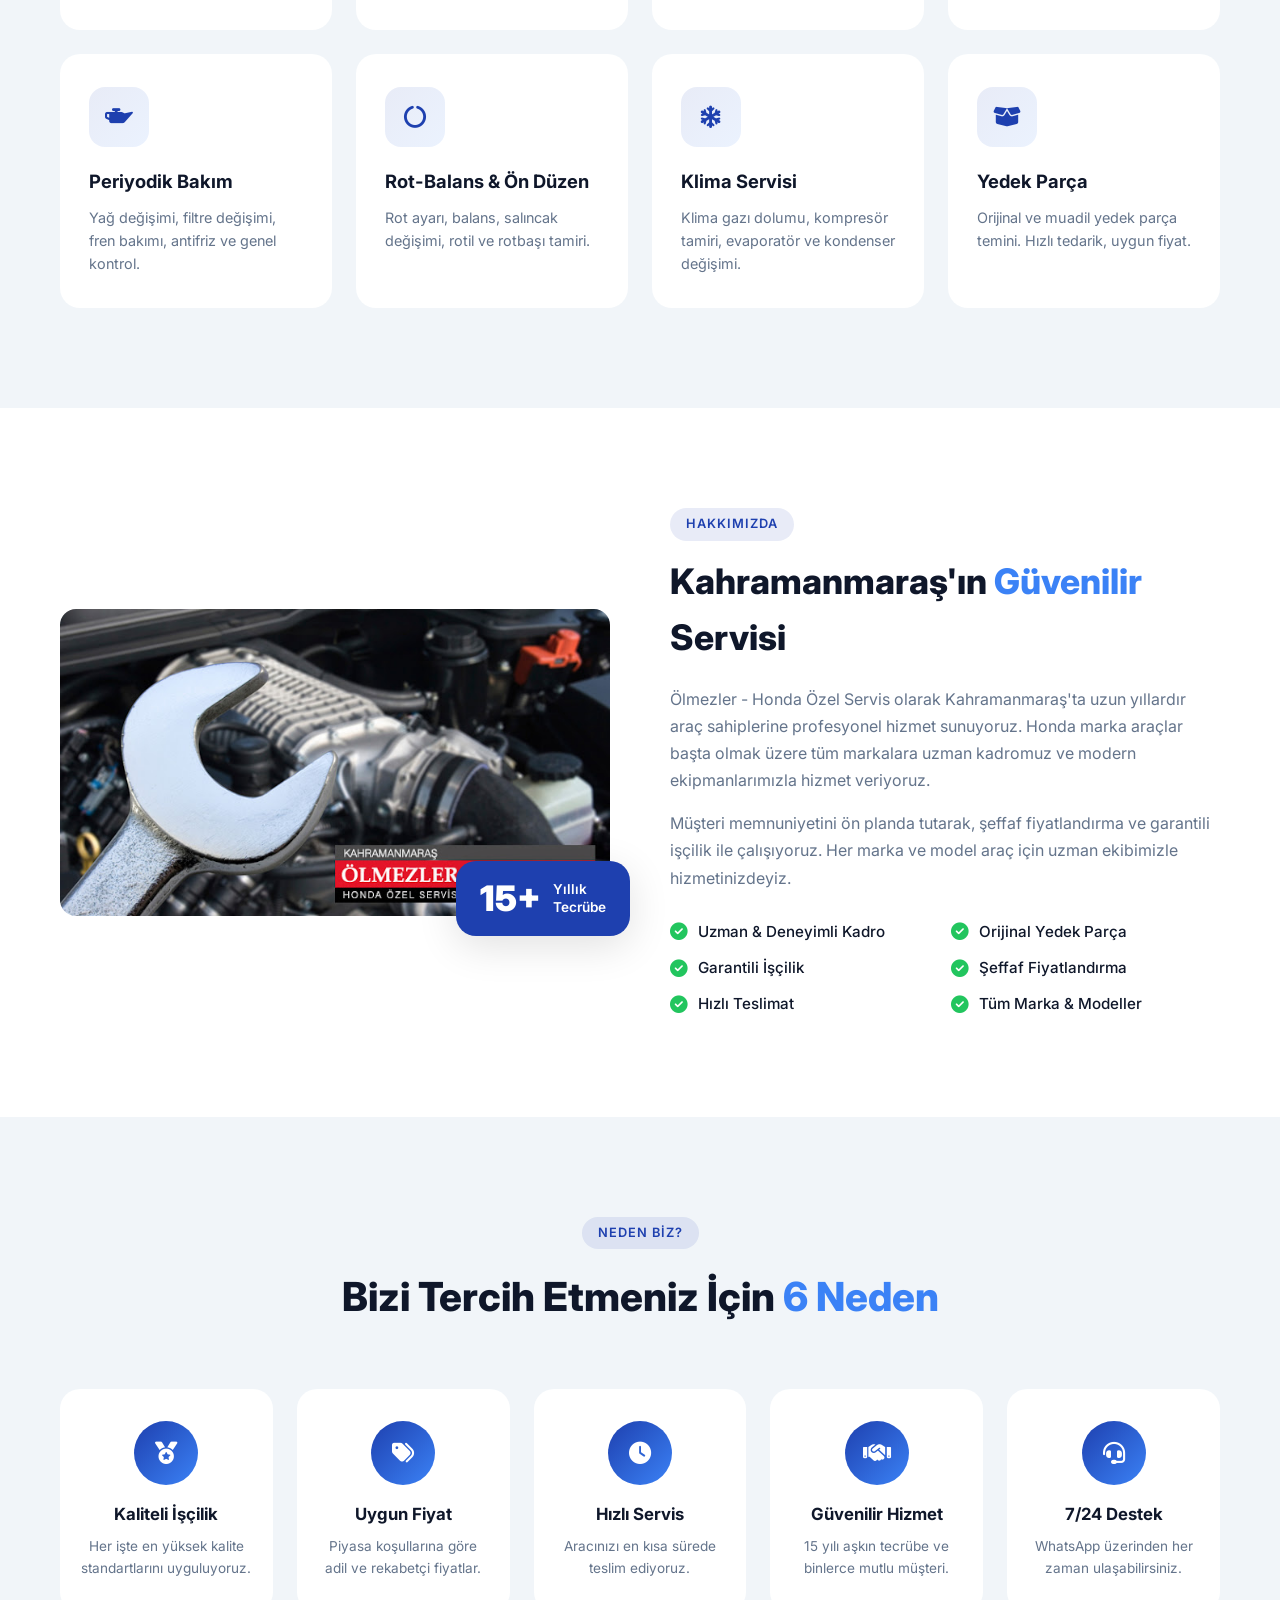
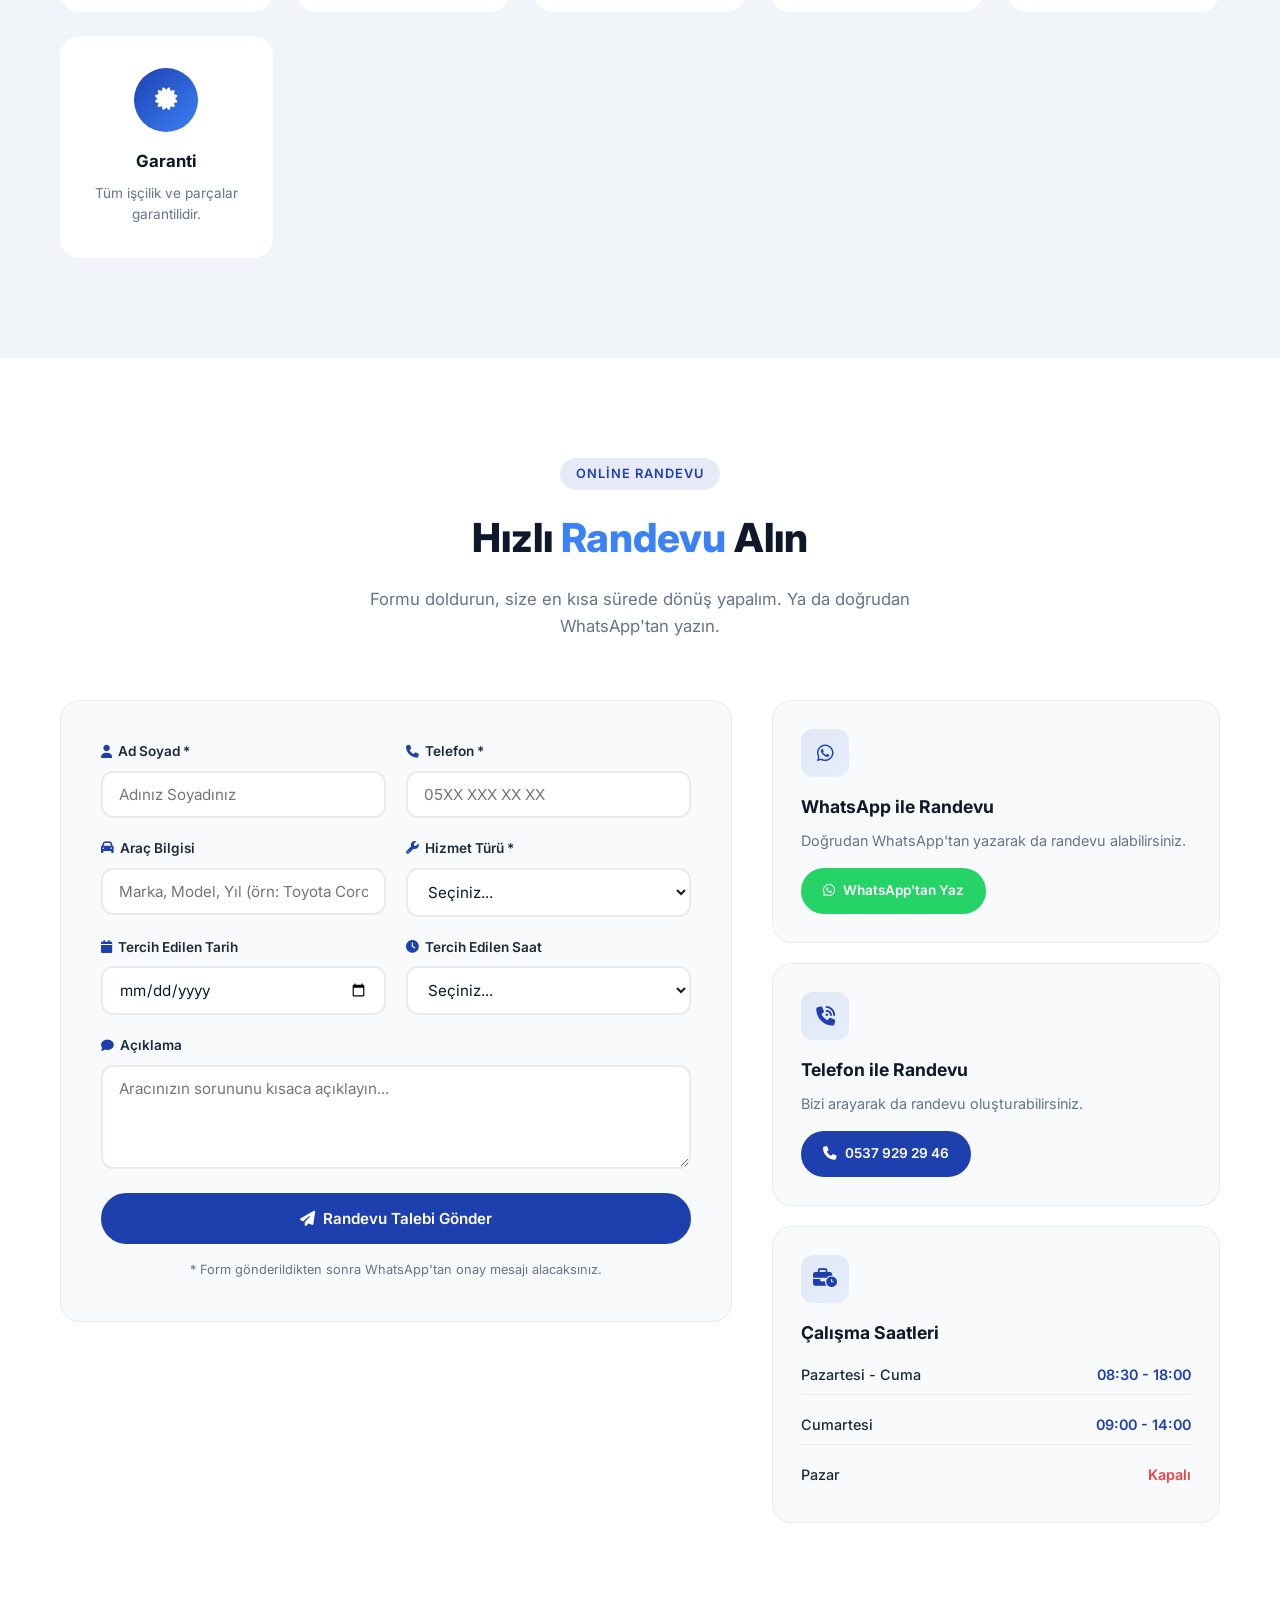
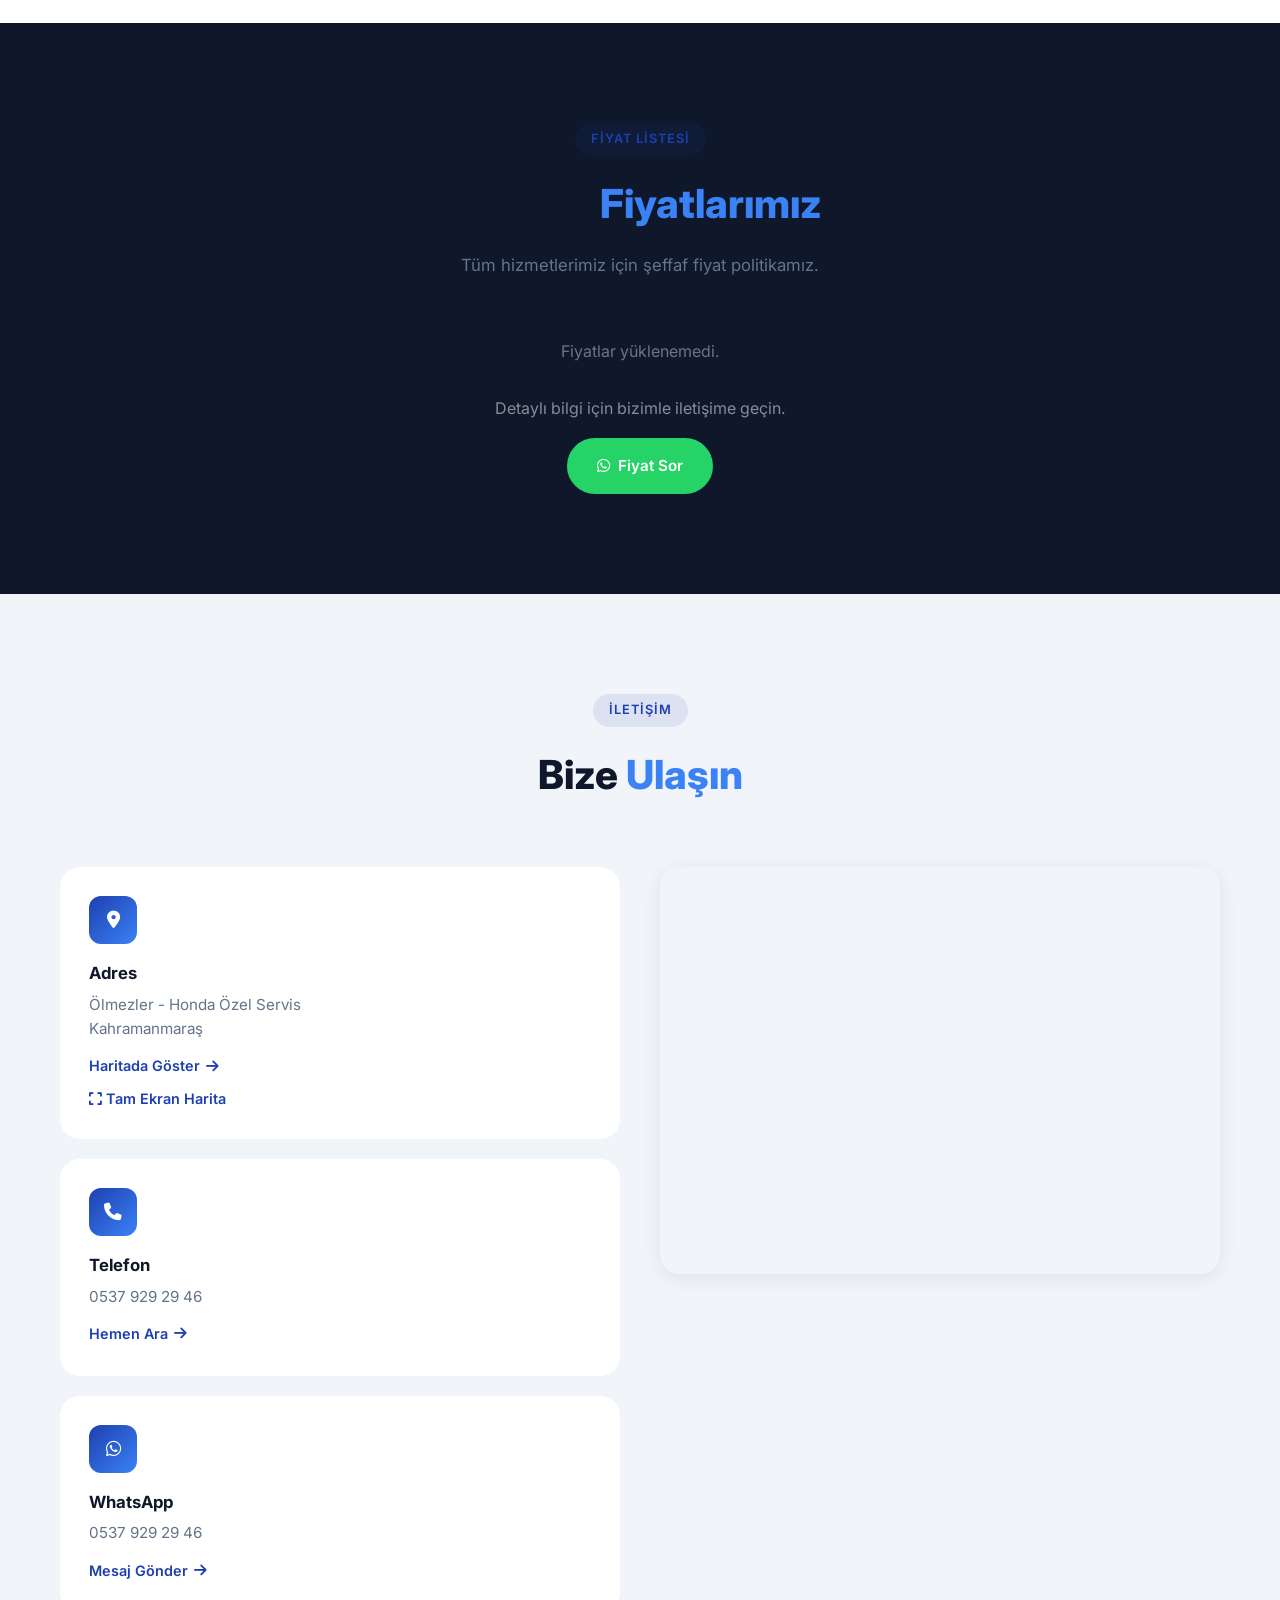
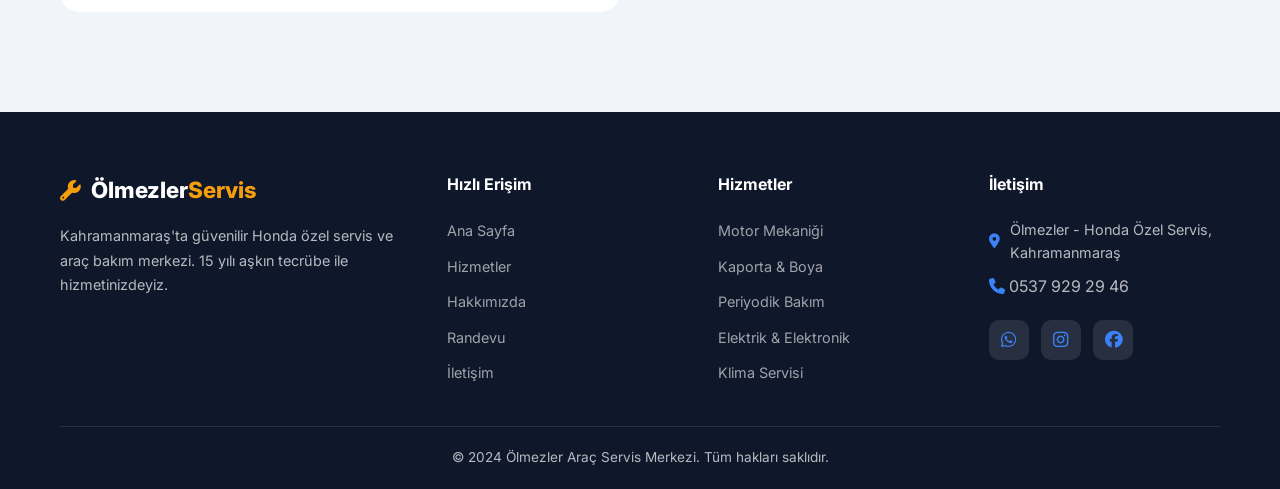
==== commit e55b3298: "Fix Motor Mekaniği icon + Add about section photo" ====
--- a/index.html
+++ b/index.html
@@ -106,7 +106,7 @@
             </div>
             <div class="services-grid">
                 <div class="service-card" data-aos="fade-up">
-                    <div class="service-icon"><i class="fas fa-engine"></i></div>
+                    <div class="service-icon"><i class="fas fa-cog"></i></div>
                     <h3>Motor Mekaniği</h3>
                     <p>Motor revizyonu, triger değişimi, segman, supap ayarı ve tüm mekanik onarımlar.</p>
                 </div>
@@ -153,9 +153,9 @@
     <section class="about" id="hakkimizda">
         <div class="container about-grid">
             <div class="about-image">
-                <div class="about-img-placeholder">
-                    <i class="fas fa-warehouse"></i>
-                    <span>Servis Fotoğrafı</span>
+                <div class="about-img-wrapper">
+                    <img src="/static/olmezler-honda.jpg" alt="Ölmezler Honda Özel Servis" style="width:100%;height:100%;object-fit:cover;border-radius:16px;">
+                    
                 </div>
                 <div class="experience-badge">
                     <span class="exp-num">15+</span>
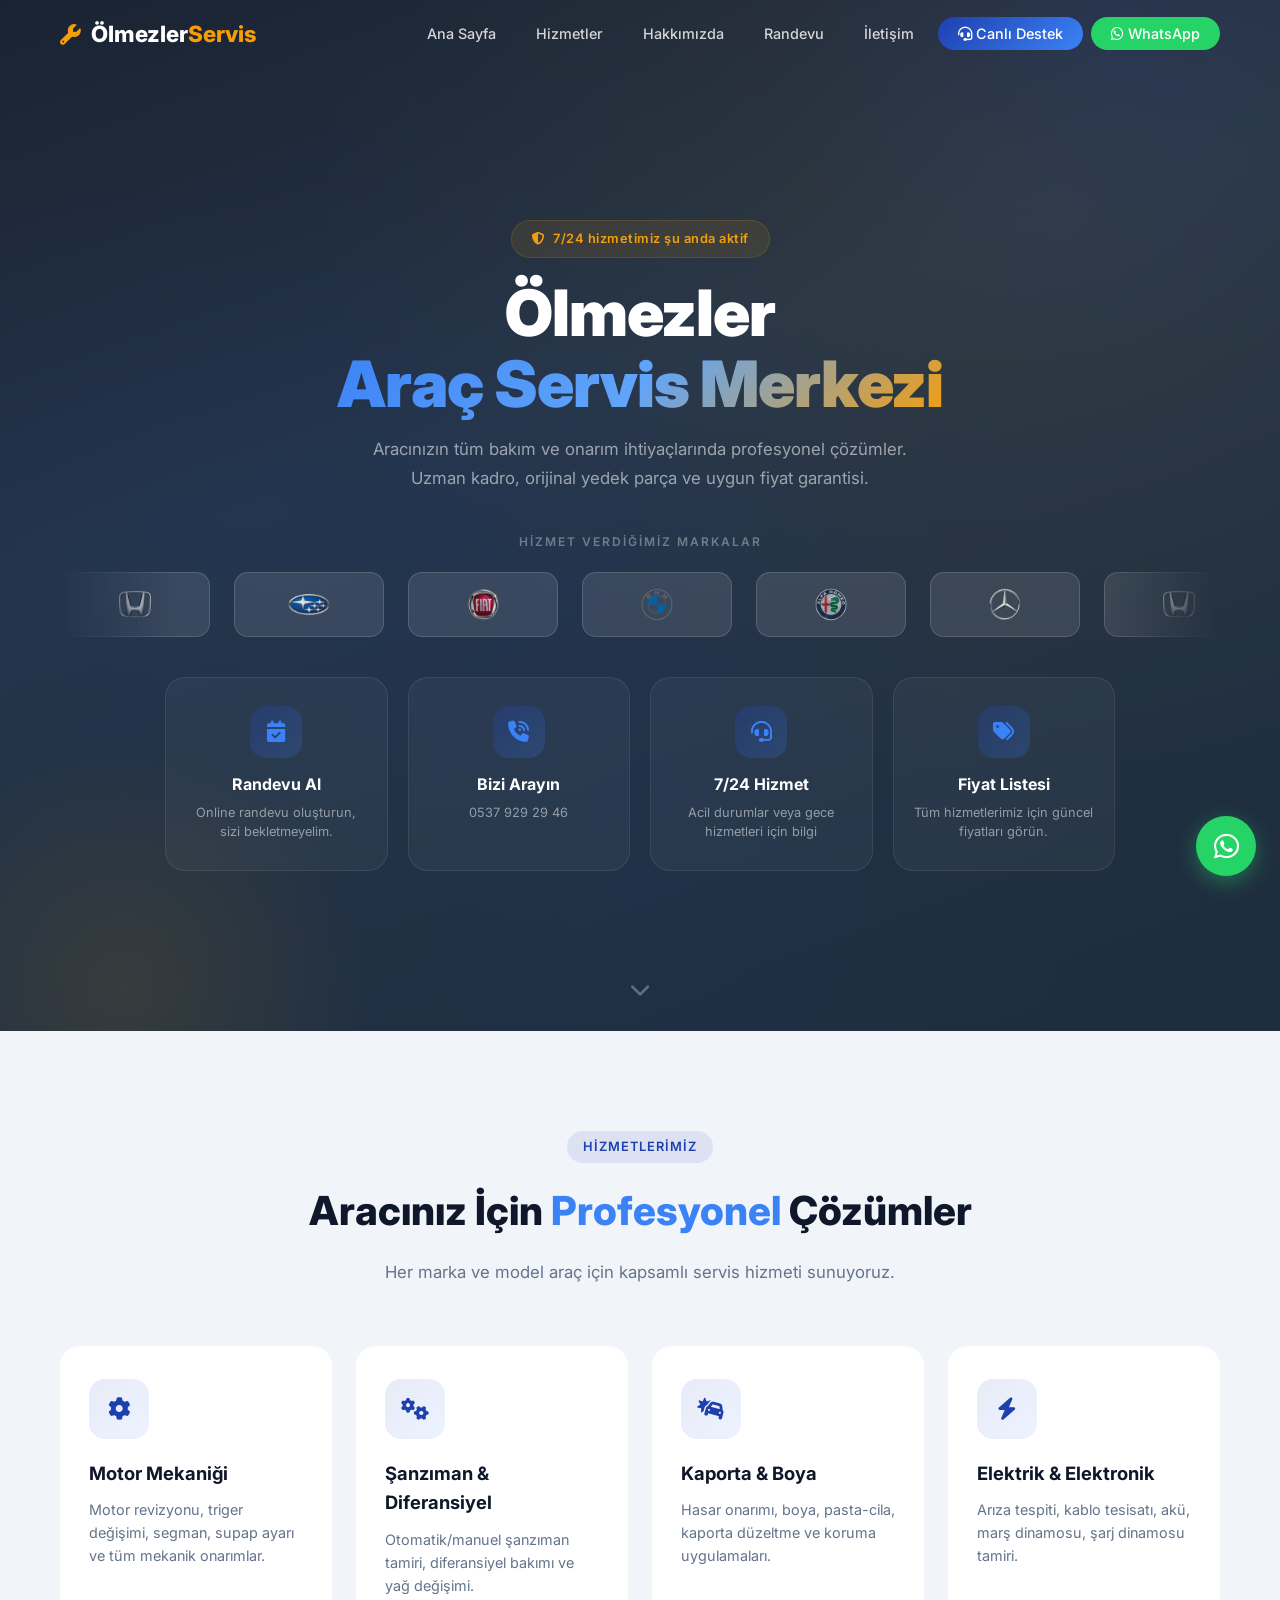
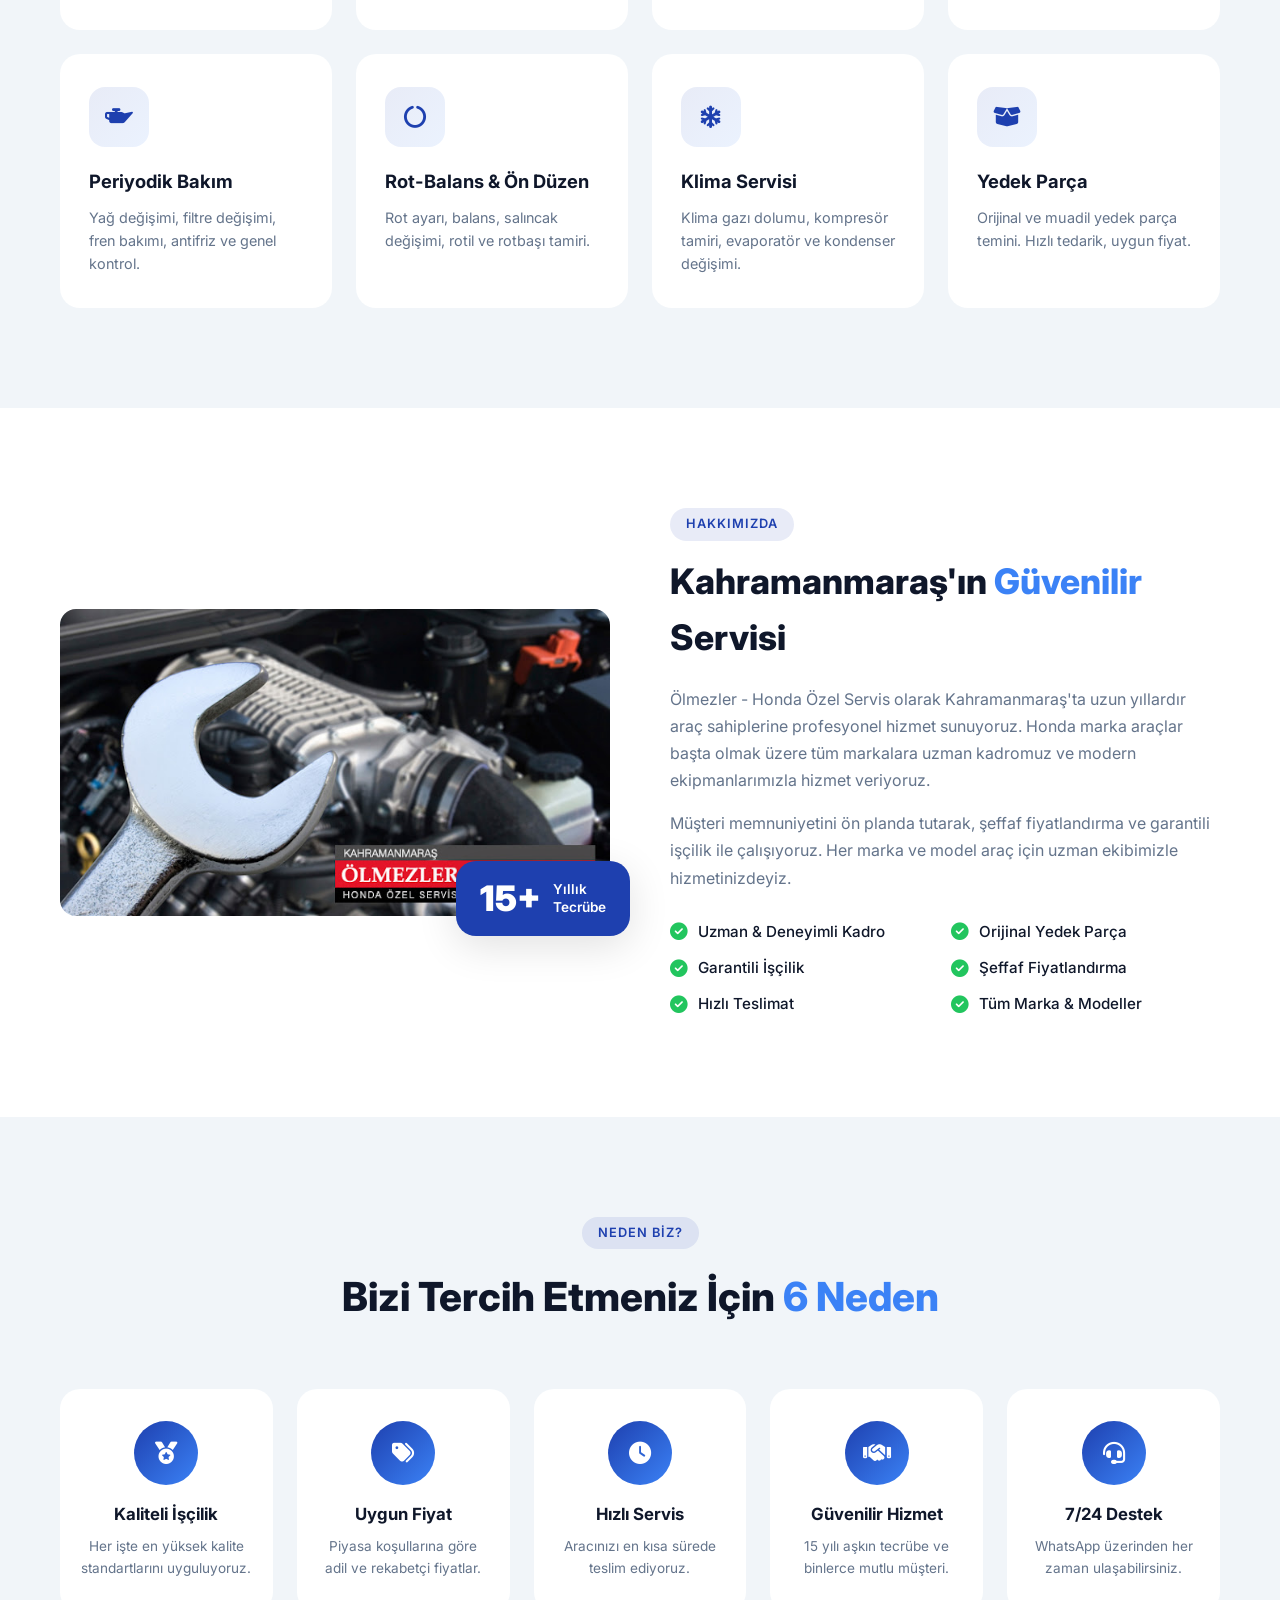
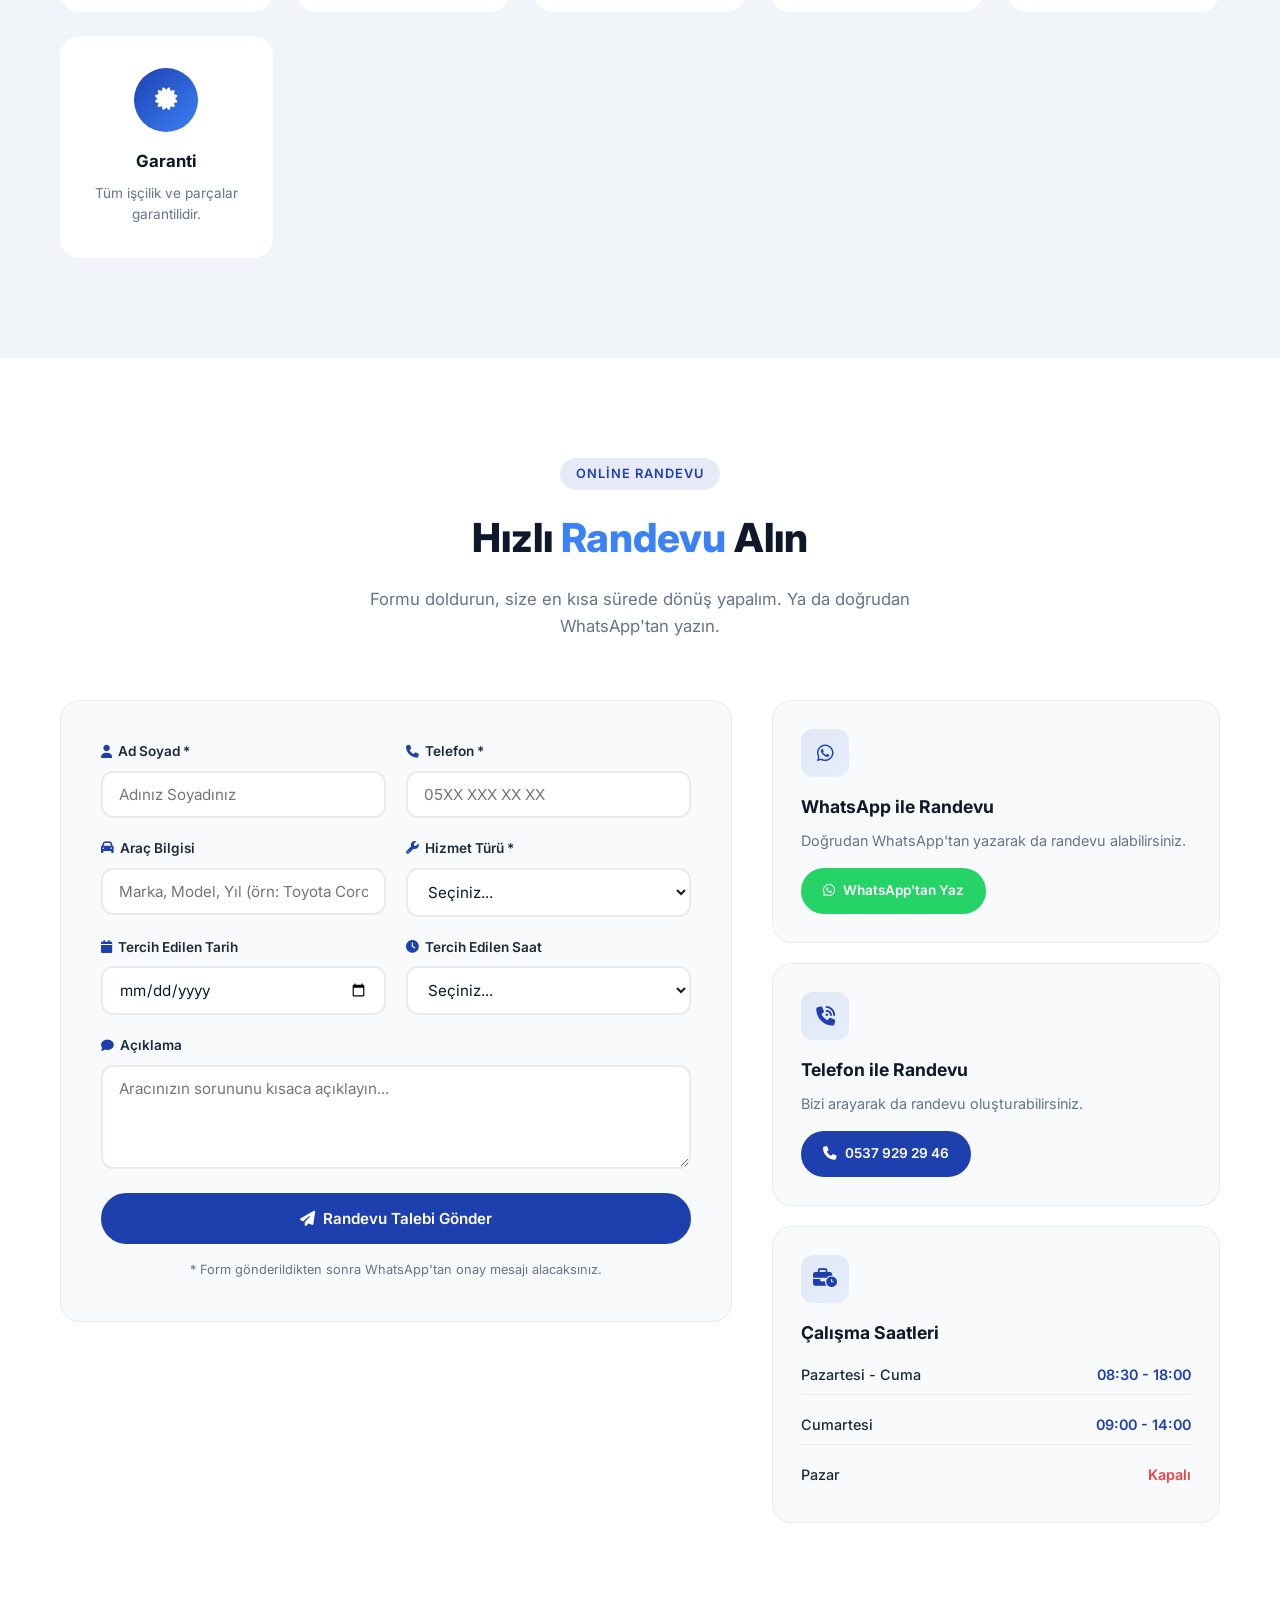
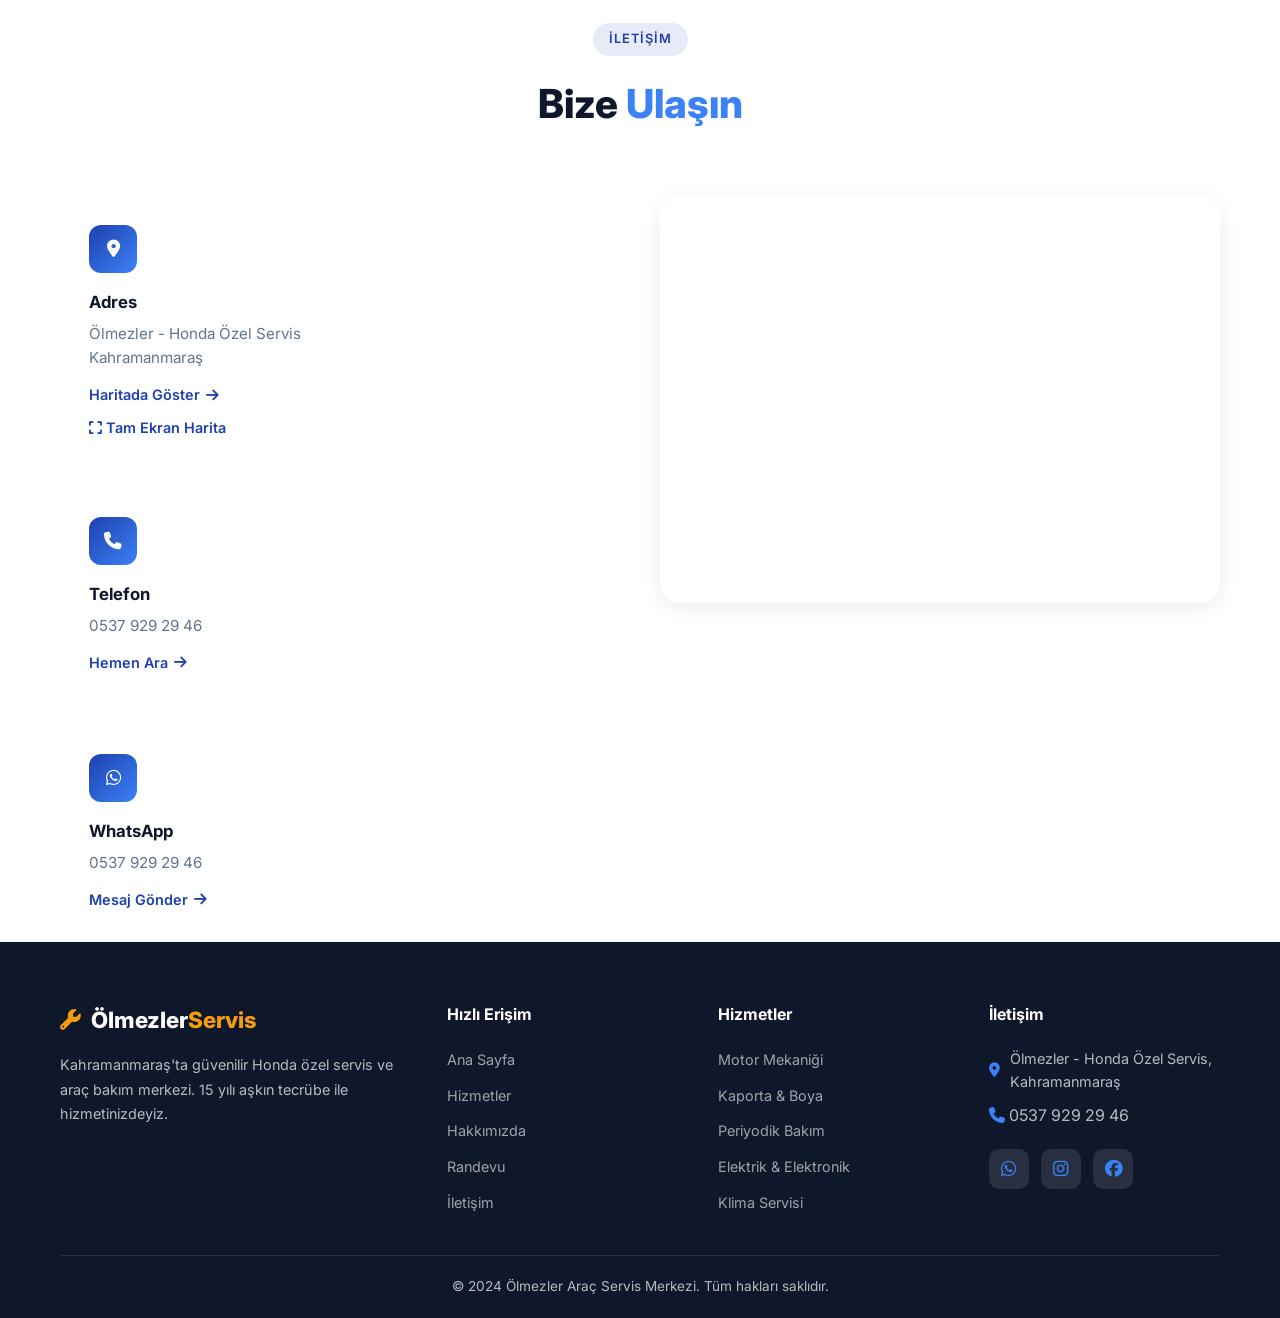
==== commit 65570fb7: "Remove broken prices section from main page" ====
--- a/index.html
+++ b/index.html
@@ -349,30 +349,6 @@
         </div>
     </section>
 
-    <!-- FİYATLAR -->
-    <section class="services" id="fiyatlar" style="background: #0f172a;">
-        <div class="container">
-            <div class="section-header">
-                <span class="section-tag">Fiyat Listesi</span>
-                <h2>Güncel <span class="text-accent">Fiyatlarımız</span></h2>
-                <p>Tüm hizmetlerimiz için şeffaf fiyat politikamız.</p>
-            </div>
-            <div id="pricesSection">
-                <div style="text-align: center; padding: 40px; color: rgba(255,255,255,0.4);">
-                    <i class="fas fa-spinner fa-spin" style="font-size: 1.5rem;"></i>
-                </div>
-            </div>
-            <div style="text-align: center; margin-top: 32px;">
-                <p style="color: rgba(255,255,255,0.5); margin-bottom: 16px;">Detaylı bilgi için bizimle iletişime geçin.</p>
-                <a href="https://wa.me/905379292946?text=Merhaba, fiyat bilgisi almak istiyorum." class="btn btn-whatsapp" target="_blank">
-                    <i class="fab fa-whatsapp"></i> Fiyat Sor
-                </a>
-            </div>
-        </div>
-    </section>
-
-    <!-- İLETİŞİM -->
-    <section class="contact" id="iletisim">
         <div class="container">
             <div class="section-header">
                 <span class="section-tag">İletişim</span>
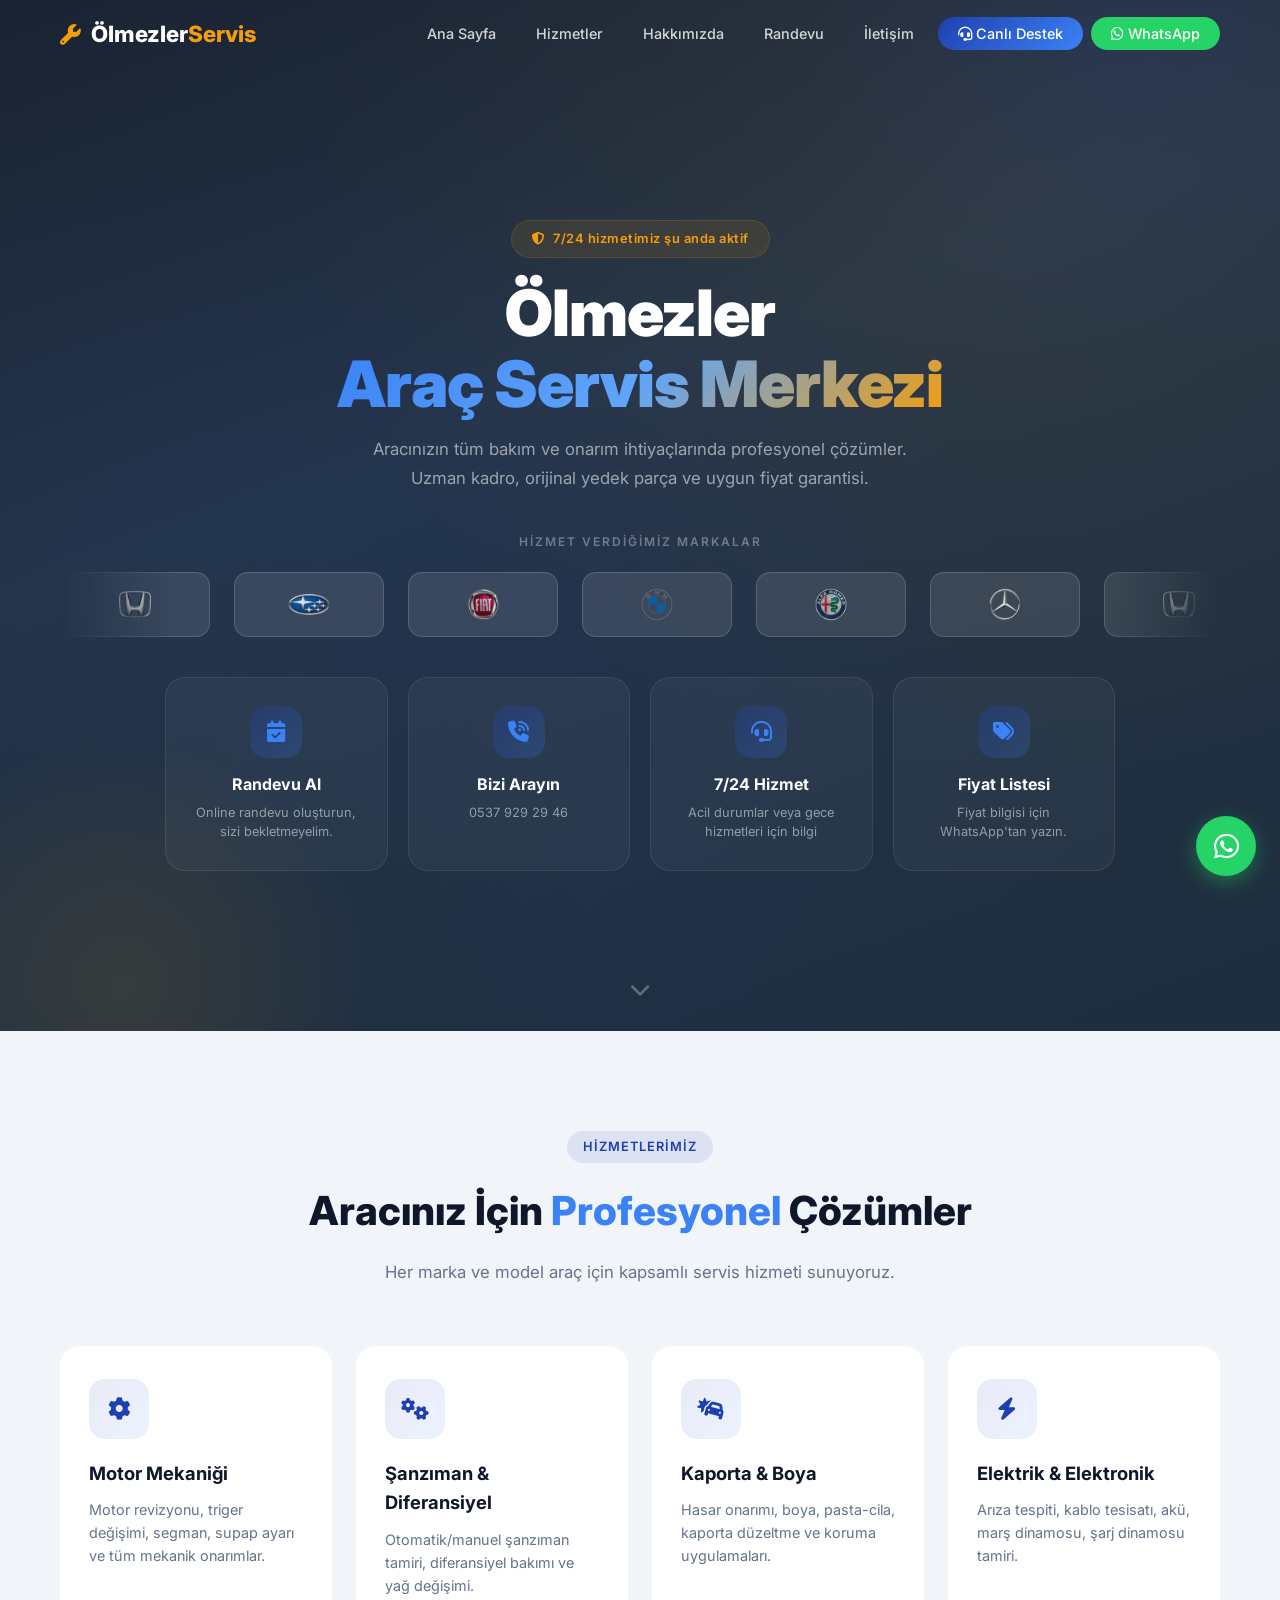
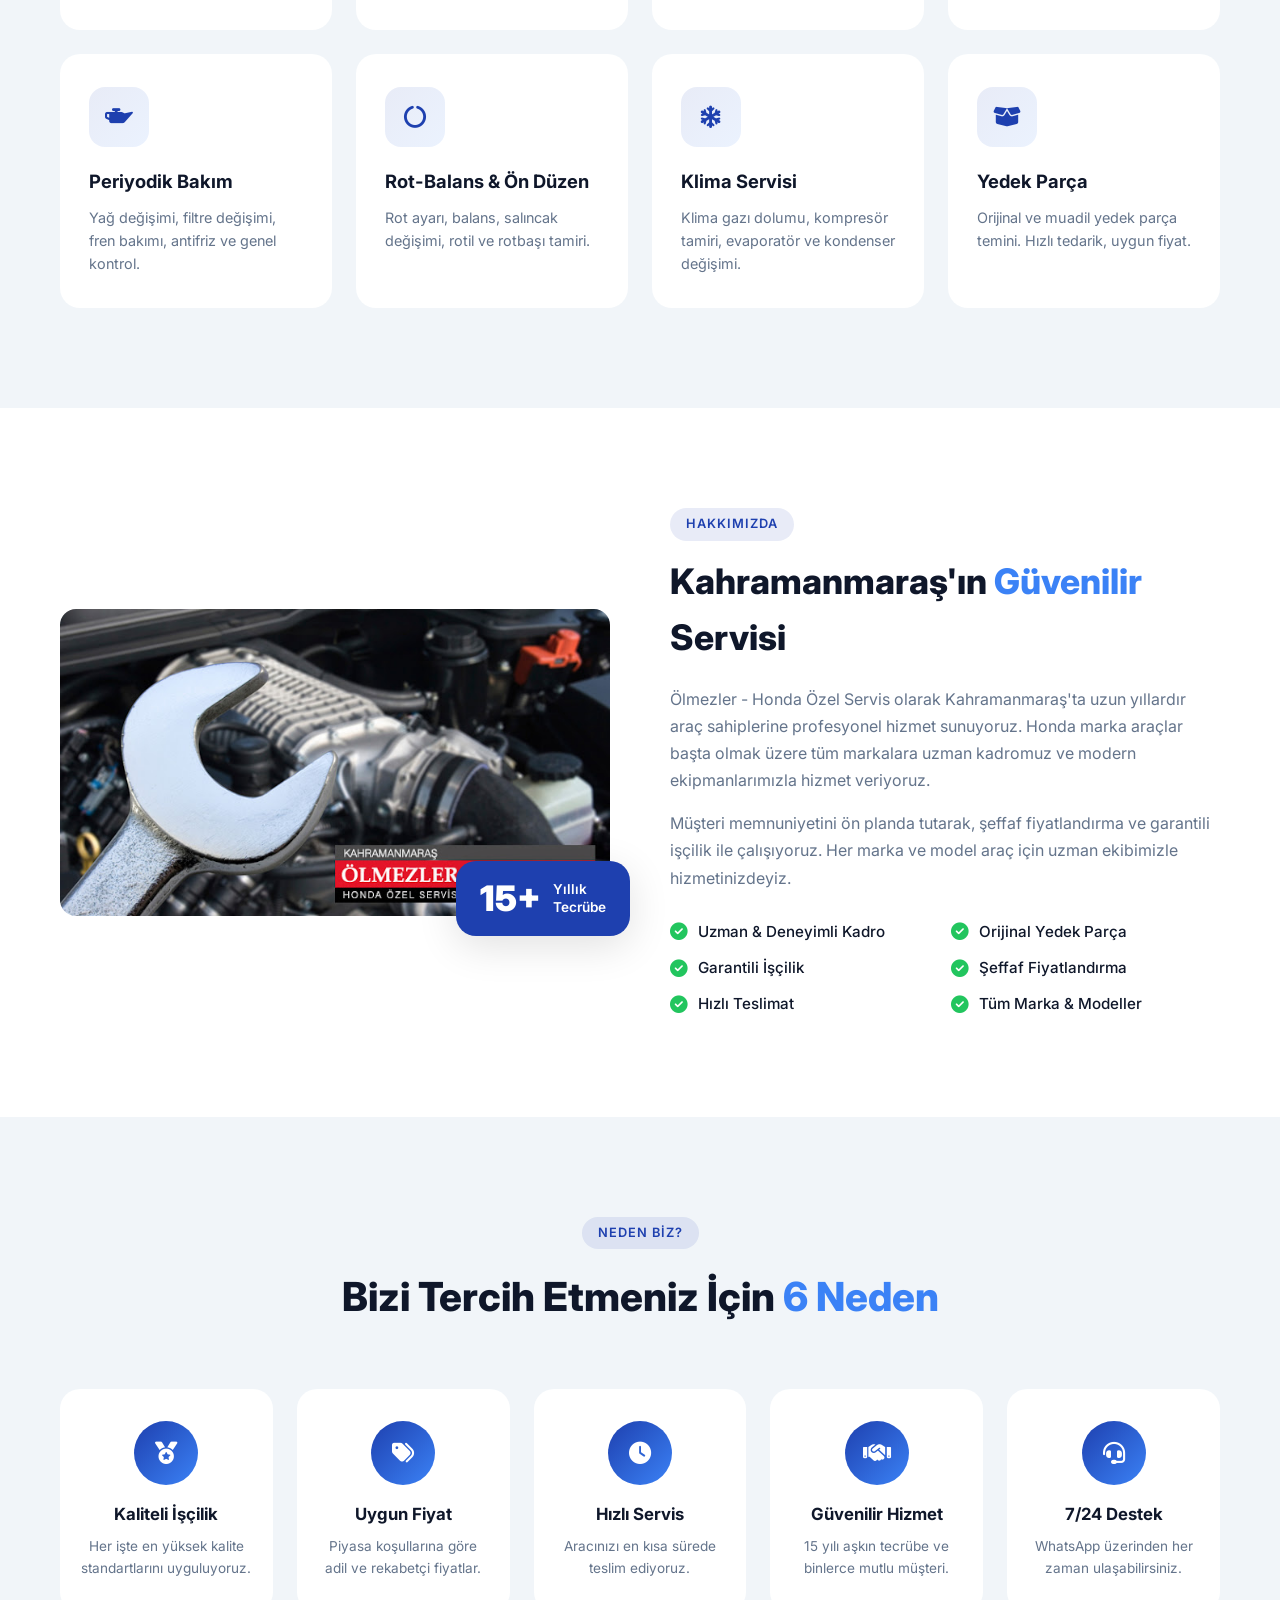
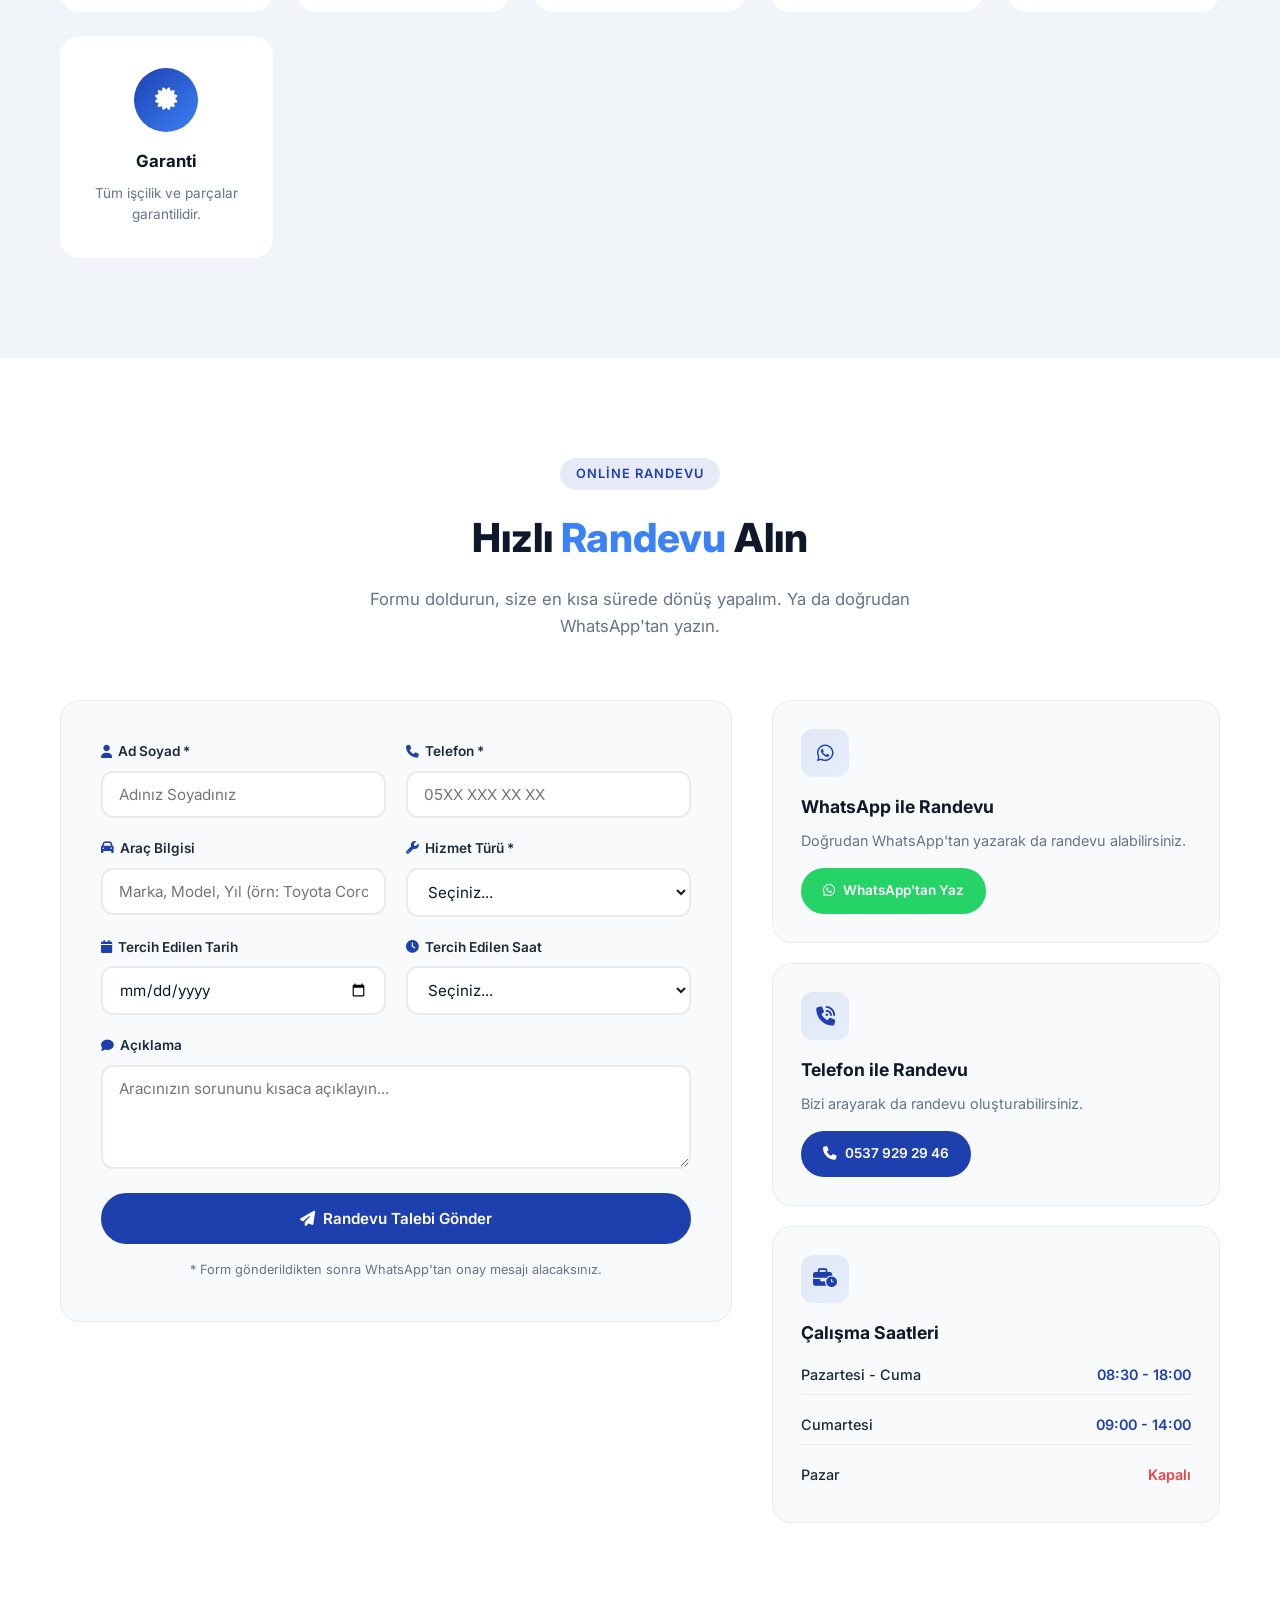
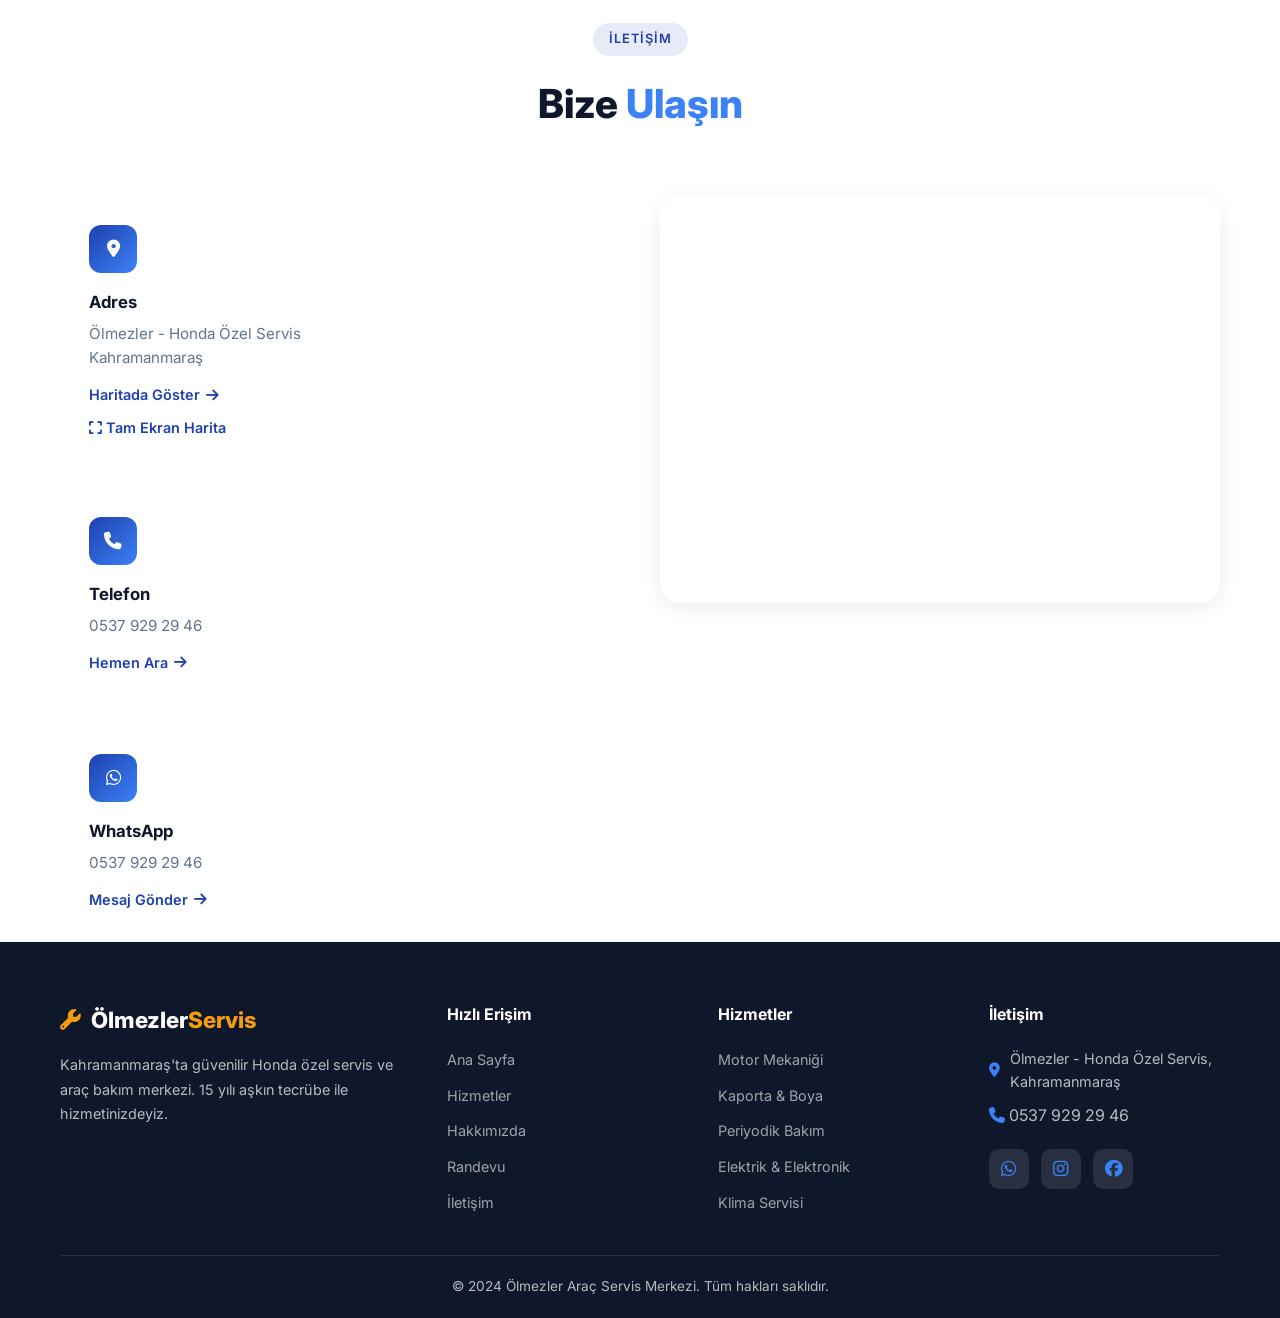
==== commit 915443cb: "Fix 7/24 Hizmet and Fiyat Listesi cards - link to WhatsApp" ====
--- a/index.html
+++ b/index.html
@@ -79,15 +79,15 @@
                     <h3>Bizi Arayın</h3>
                     <p data-phone>0537 929 29 46</p>
                 </a>
-                <div class="action-card">
+                <a href="https://wa.me/905379292946?text=Merhaba, 7/24 hizmetiniz hakkında bilgi almak istiyorum." class="action-card" target="_blank">
                     <div class="action-icon"><i class="fas fa-headset"></i></div>
                     <h3>7/24 Hizmet</h3>
                     <p>Acil durumlar veya gece hizmetleri için bilgi</p>
-                </div>
-                <a href="#fiyatlar" class="action-card">
+                </a>
+                <a href="https://wa.me/905379292946?text=Merhaba, fiyat listenizi gönderir misiniz?" class="action-card" target="_blank">
                     <div class="action-icon"><i class="fas fa-tags"></i></div>
                     <h3>Fiyat Listesi</h3>
-                    <p>Tüm hizmetlerimiz için güncel fiyatları görün.</p>
+                    <p>Fiyat bilgisi için WhatsApp'tan yazın.</p>
                 </a>
             </div>
         </div>
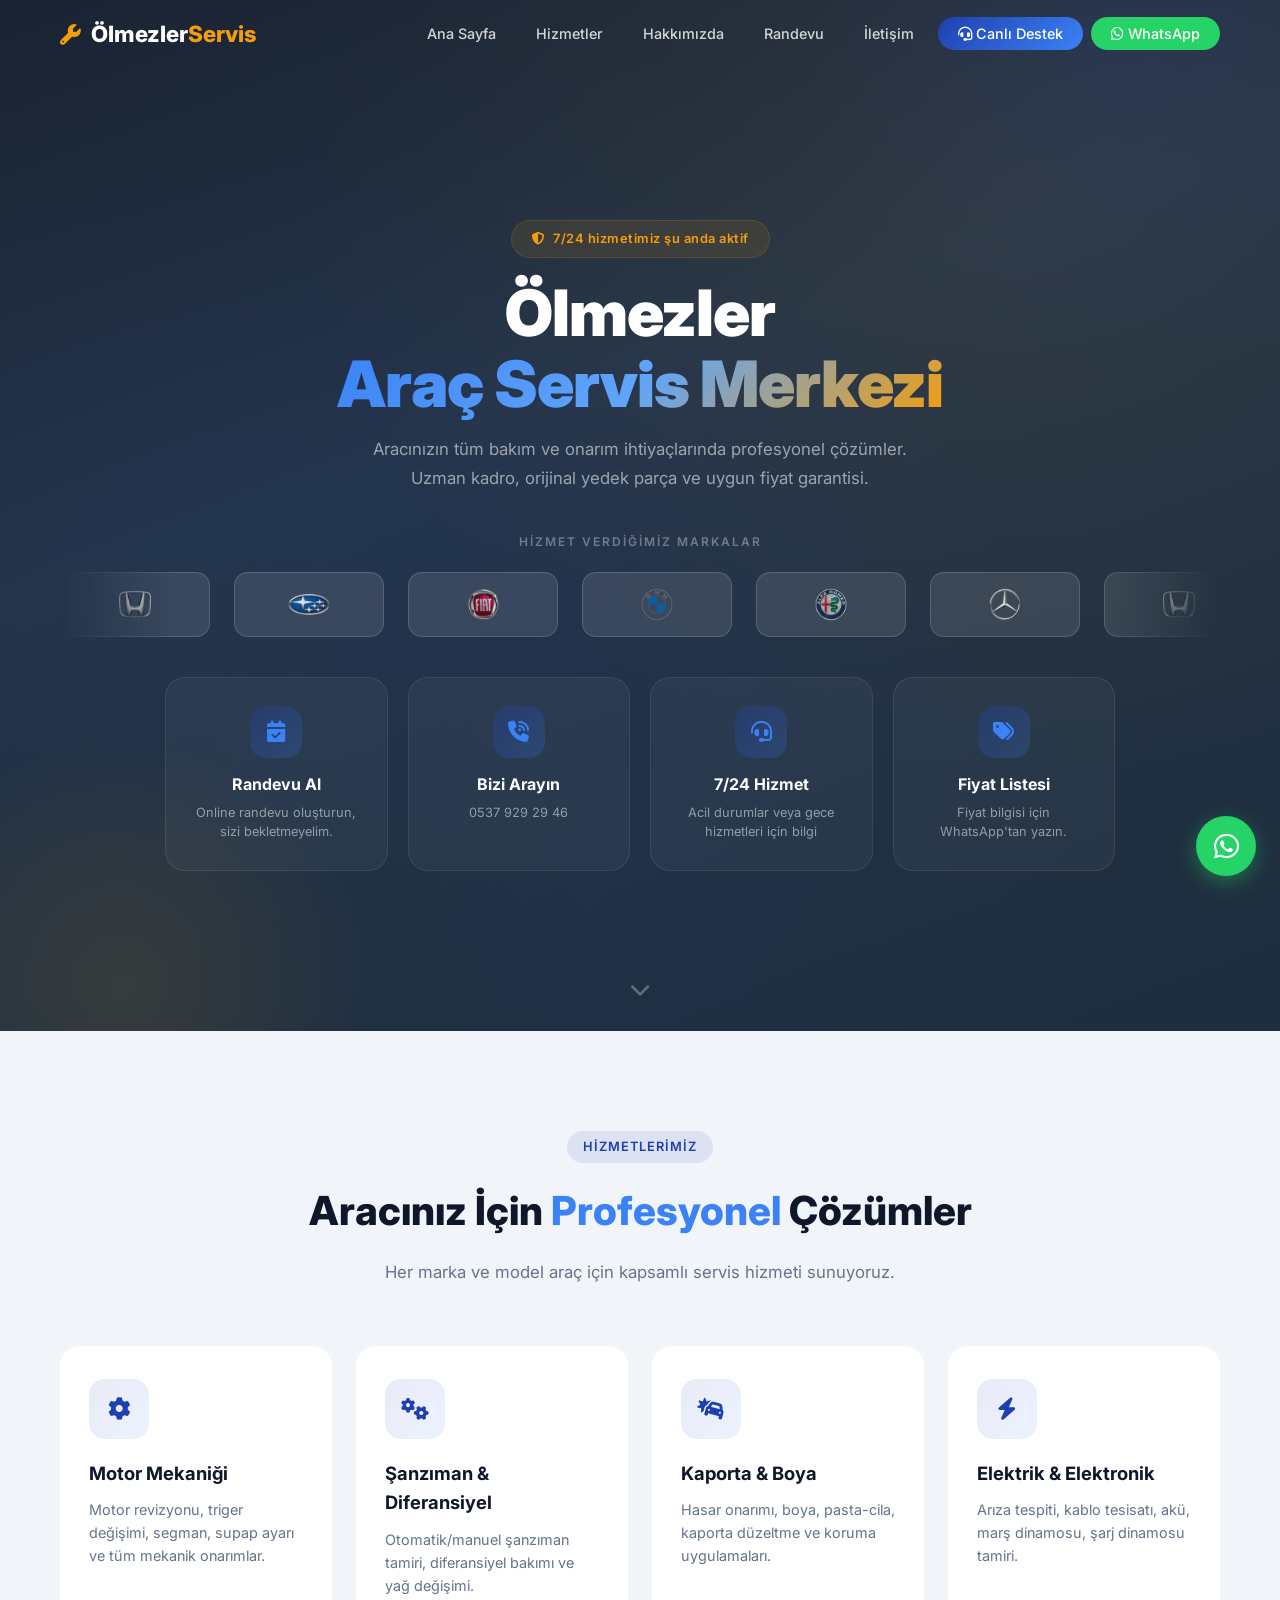
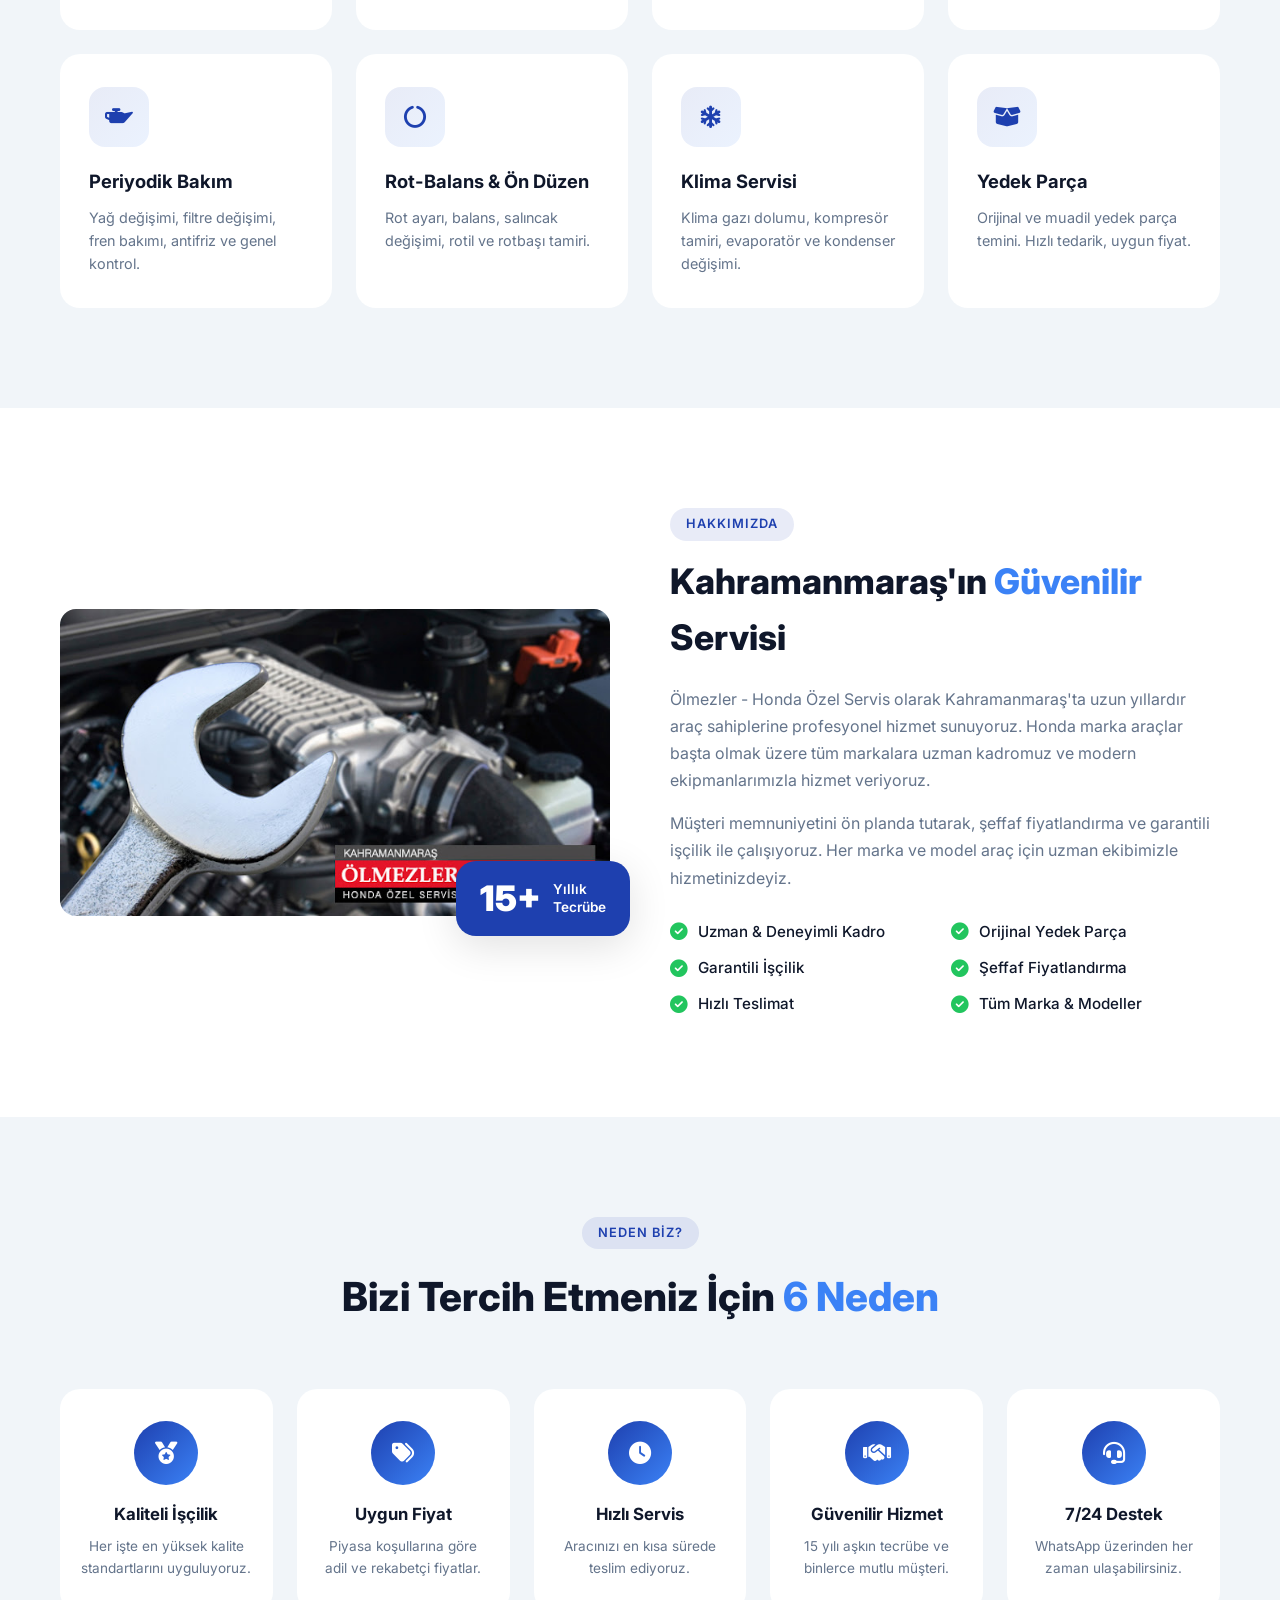
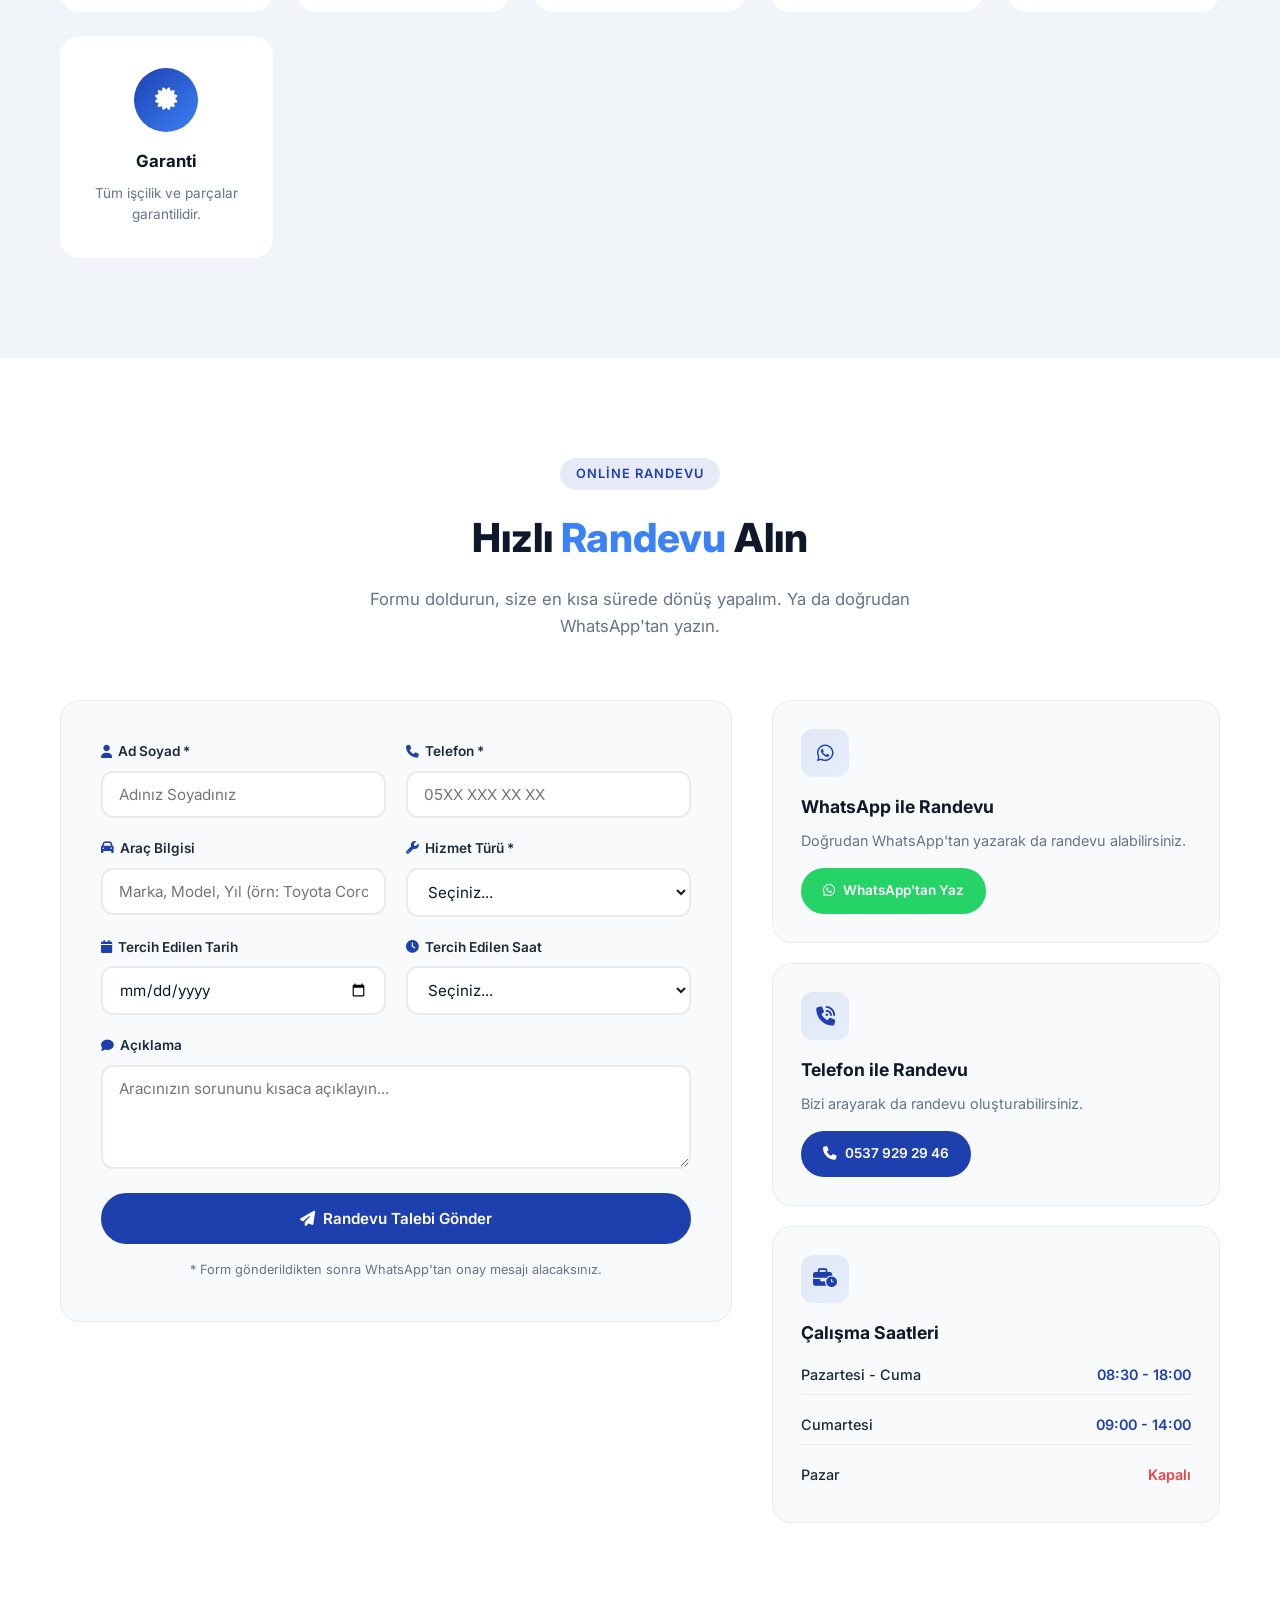
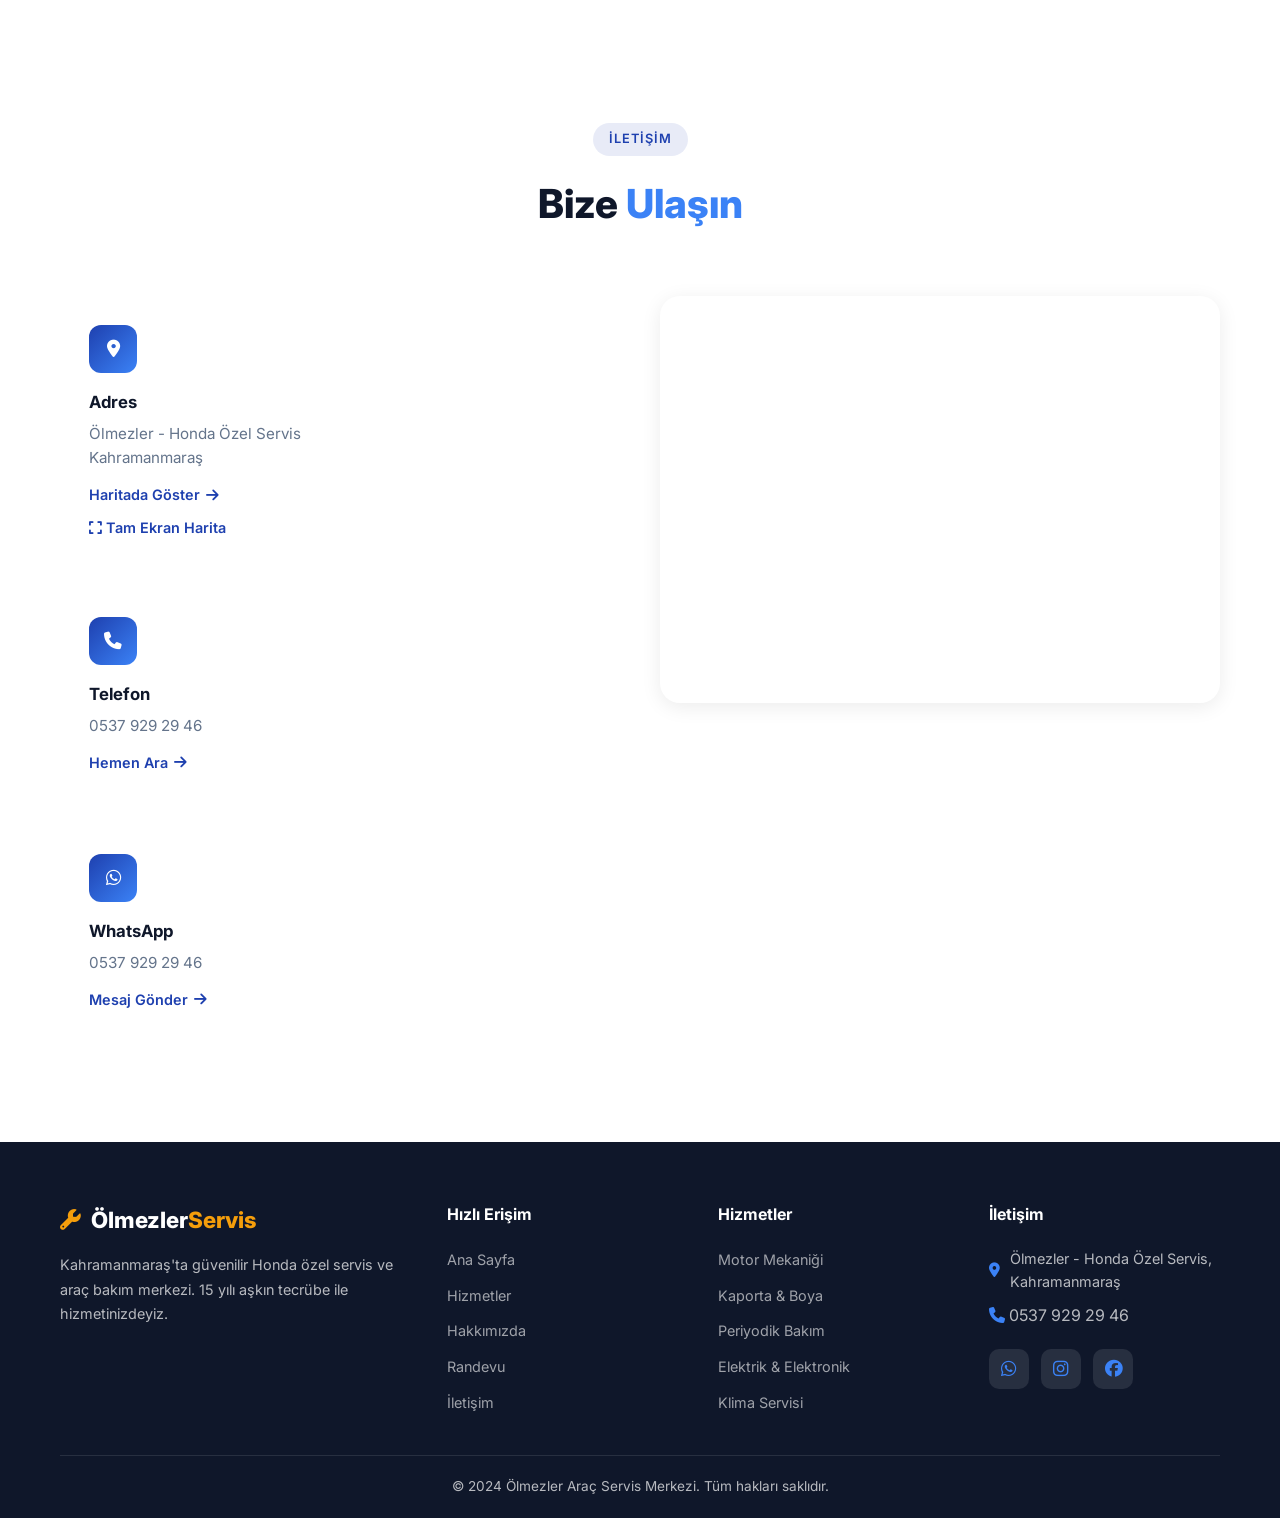
==== commit 063439e0: "Fix contact section navigation - add id=iletisim" ====
--- a/index.html
+++ b/index.html
@@ -349,6 +349,7 @@
         </div>
     </section>
 
+    <section id="iletisim">
         <div class="container">
             <div class="section-header">
                 <span class="section-tag">İletişim</span>
